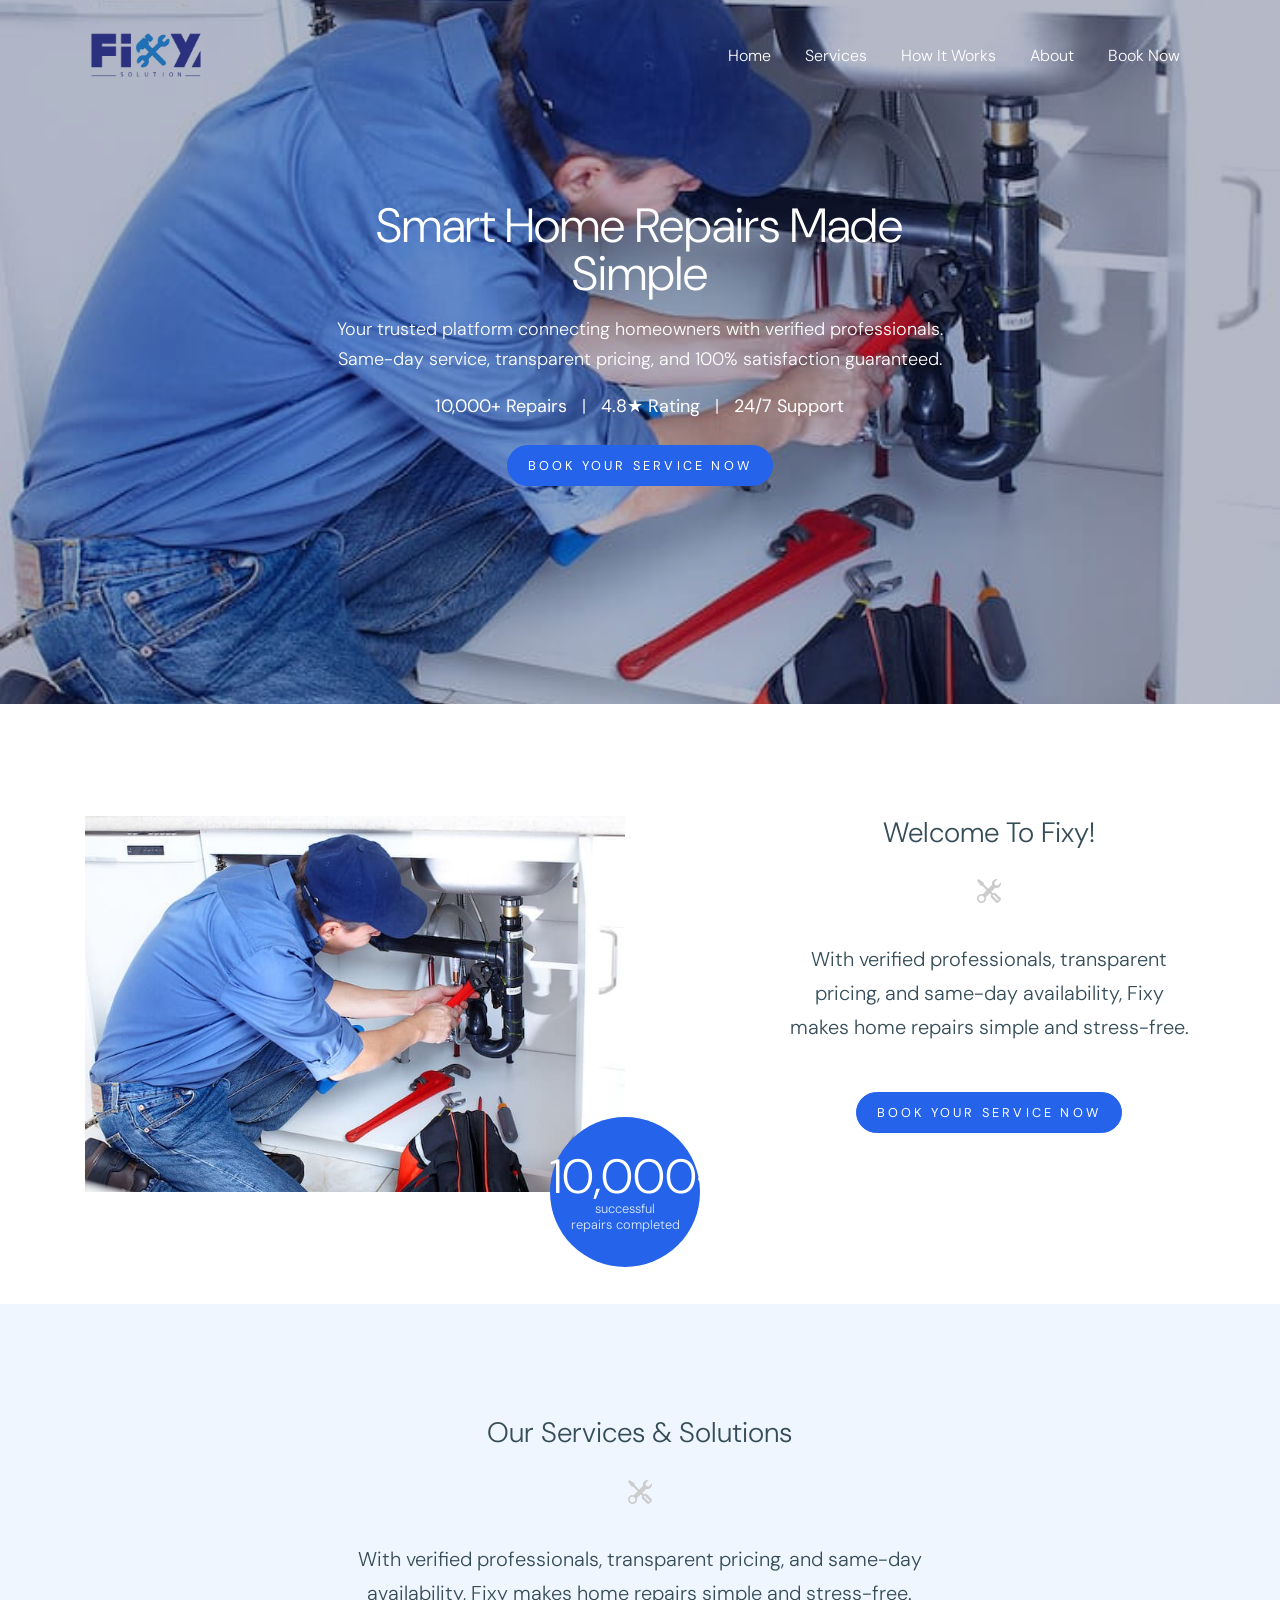
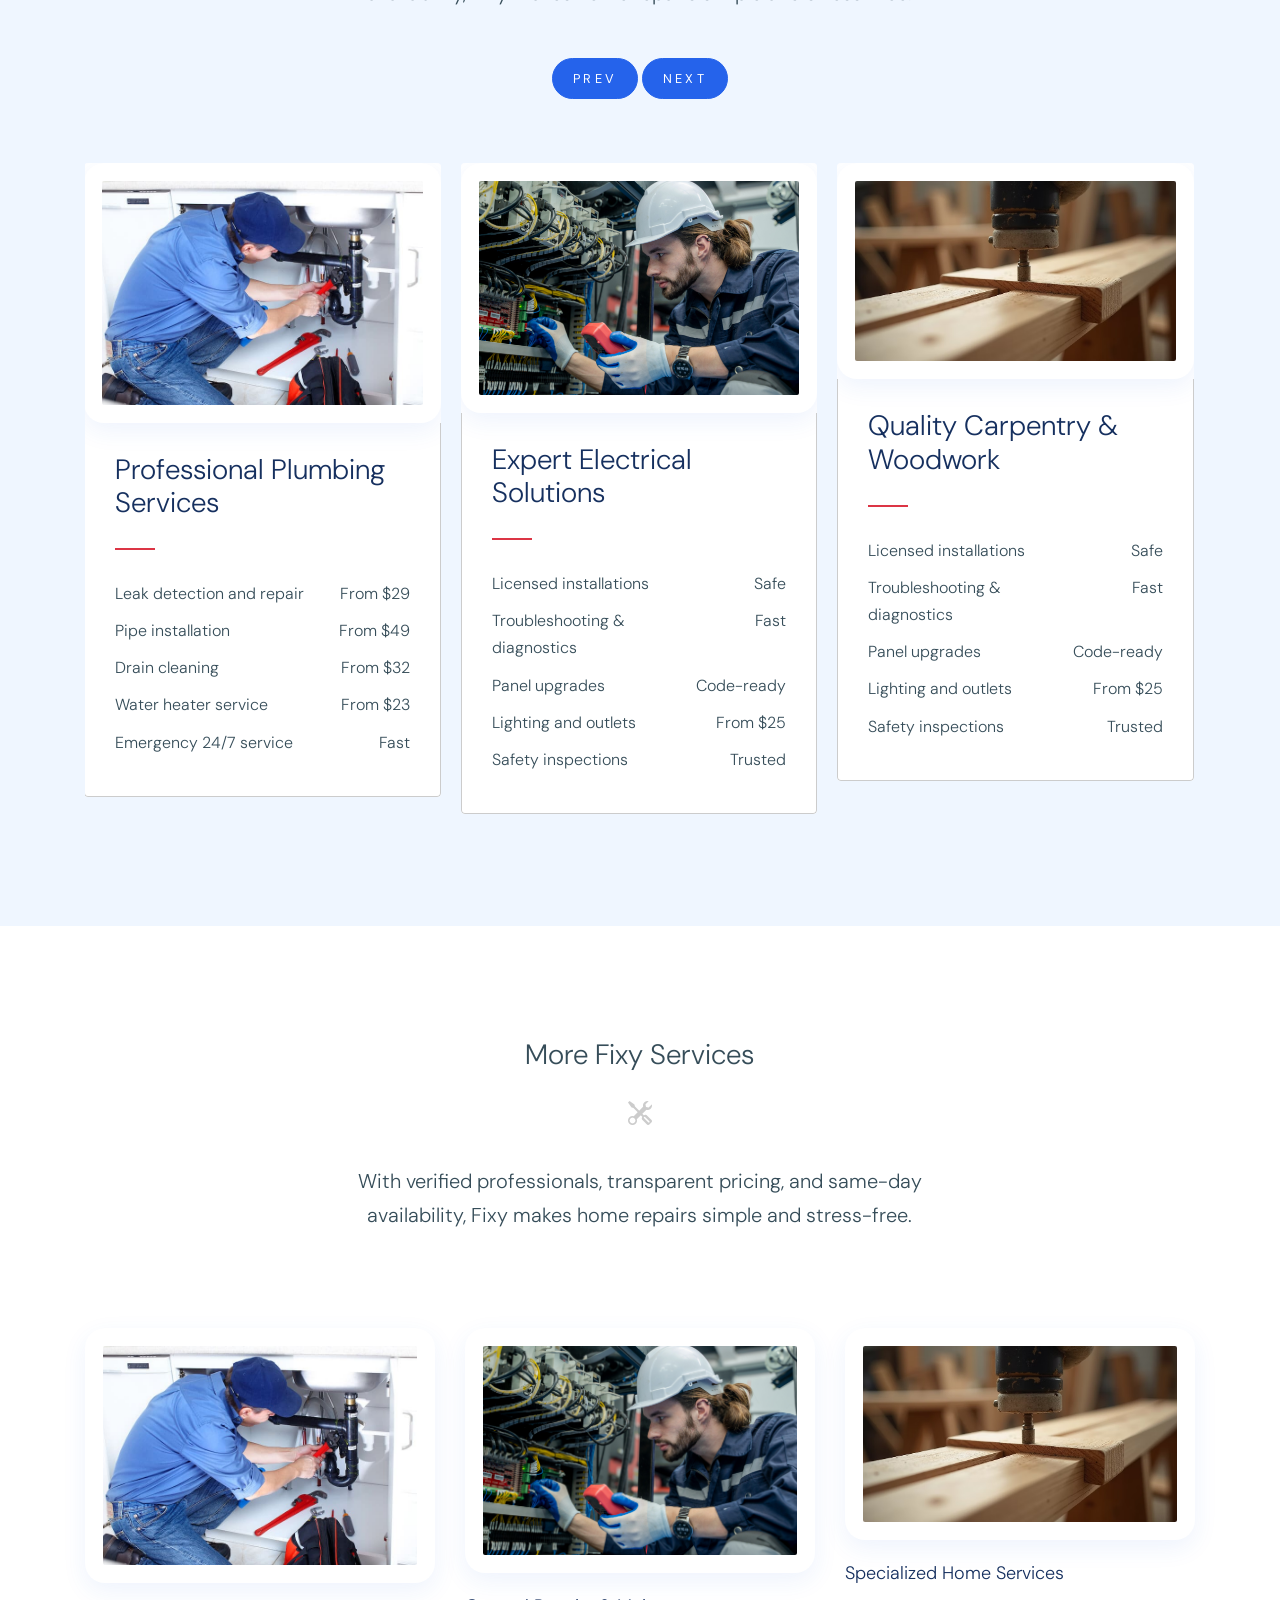
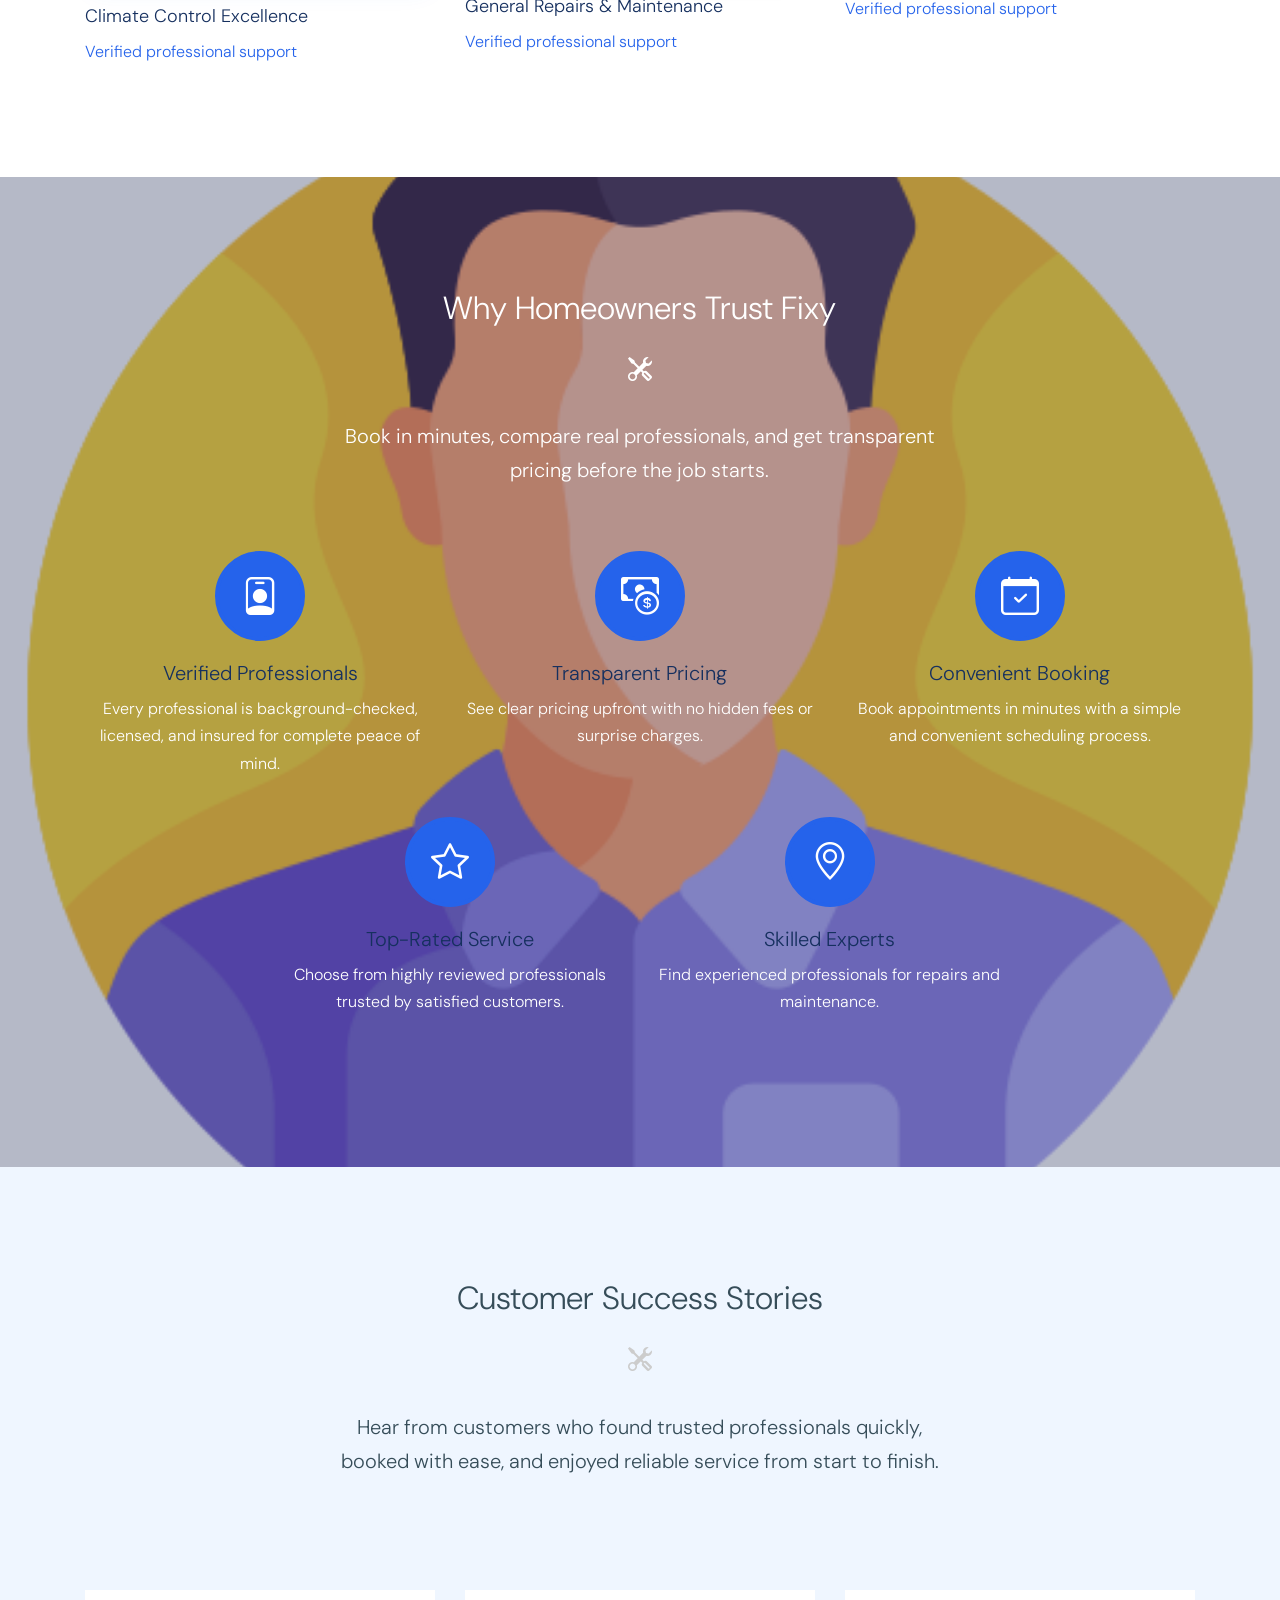
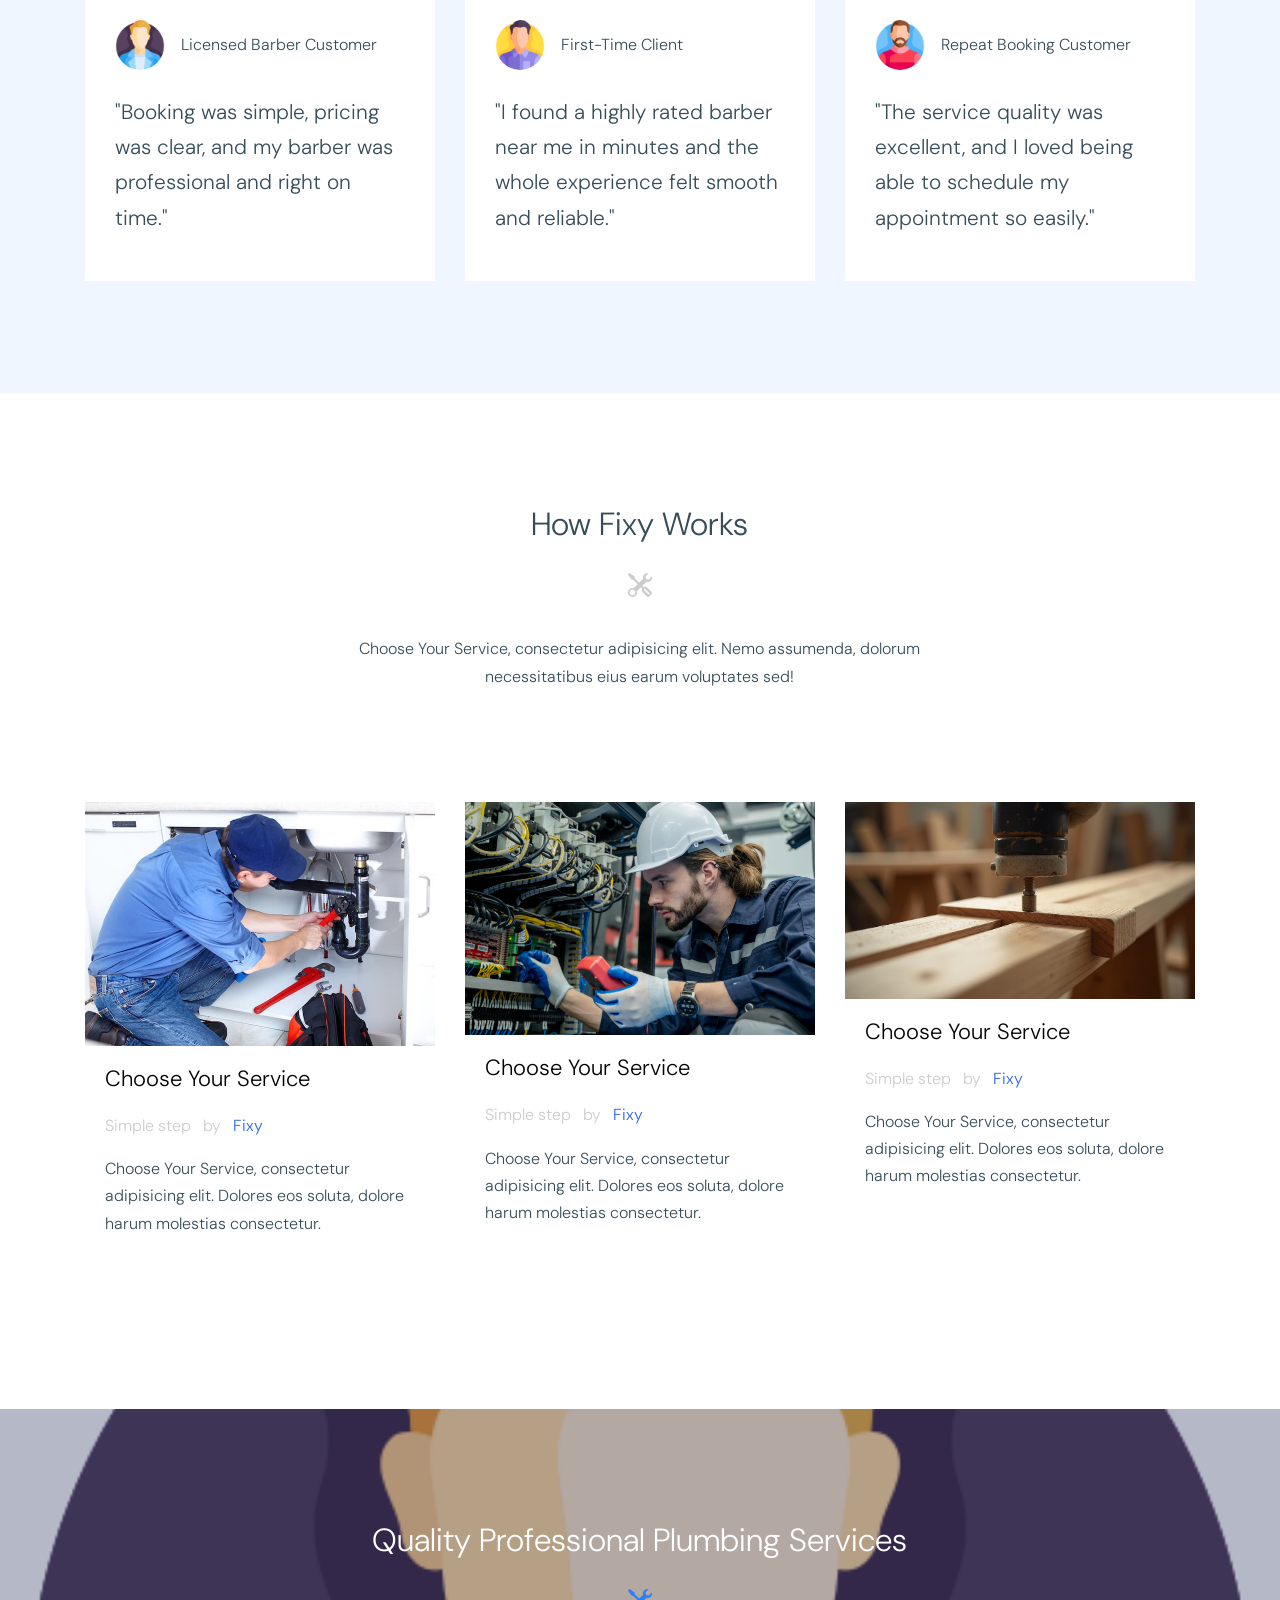
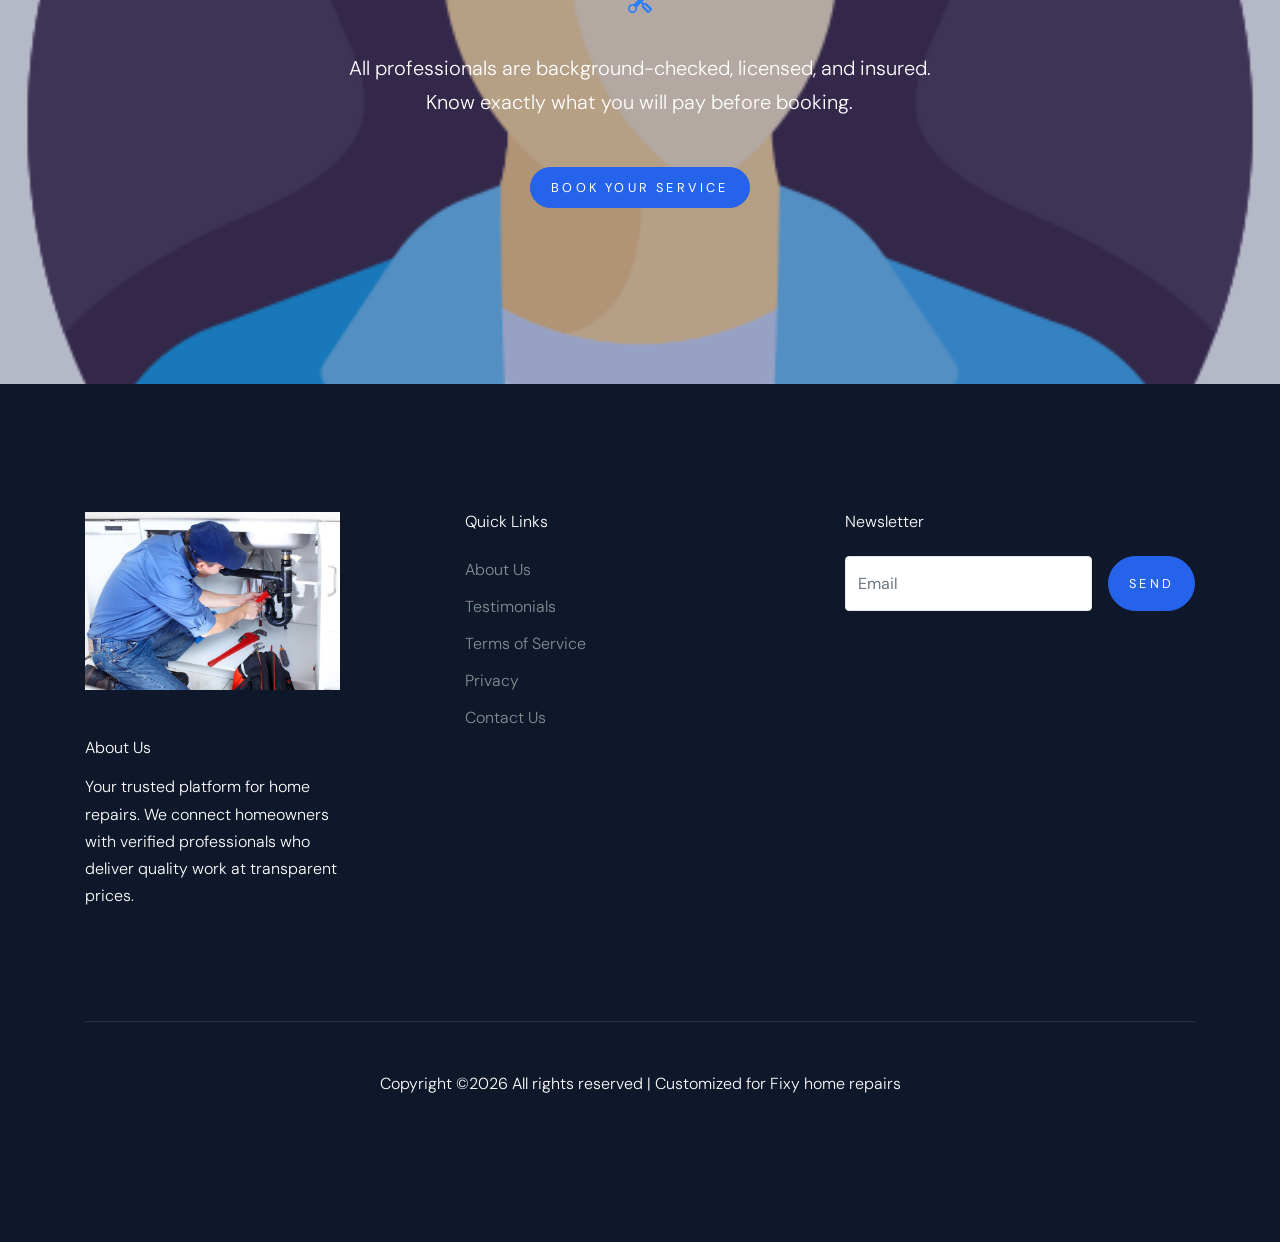
==== index.html @ fc1fbea9 "first commit" ====
<!doctype html>
<html lang="en">

  <head>
    <title>Fixy | Smart Home Repairs</title>
    <link rel="icon" type="image/png" href="images/favicon.png">
    <meta charset="utf-8">
    <meta name="viewport" content="width=device-width, initial-scale=1, shrink-to-fit=no">

    <link href="https://fonts.googleapis.com/css?family=DM+Sans:300,400,700&display=swap" rel="stylesheet">

    <link rel="stylesheet" href="fonts/icomoon/style.css">

    <link rel="stylesheet" href="css/bootstrap.min.css">
    <link rel="stylesheet" href="css/bootstrap-datepicker.css">
    <link rel="stylesheet" href="css/jquery.fancybox.min.css">
    <link rel="stylesheet" href="css/owl.carousel.min.css">
    <link rel="stylesheet" href="css/owl.theme.default.min.css">
    <link rel="stylesheet" href="fonts/flaticon/font/flaticon.css">
    <link rel="stylesheet" href="css/aos.css">
    <link href="https://cdn.jsdelivr.net/npm/bootstrap-icons@1.10.5/font/bootstrap-icons.css" rel="stylesheet">
<link href="https://cdn.jsdelivr.net/npm/bootstrap-icons@1.10.5/font/bootstrap-icons.css" rel="stylesheet">
    <!-- MAIN CSS -->
    <link rel="stylesheet" href="css/style.css">

  
</head>

  <body data-spy="scroll" data-target=".site-navbar-target" data-offset="300">

    
    <div class="site-wrap" id="home-section">

      <div class="site-mobile-menu site-navbar-target">
        <div class="site-mobile-menu-header">
          <div class="site-mobile-menu-close mt-3">
            <span class="icon-close2 js-menu-toggle"></span>
          </div>
        </div>
        <div class="site-mobile-menu-body"></div>
      </div>



      <header class="site-navbar site-navbar-target" role="banner">

        <div class="container">
          <div class="row align-items-center position-relative">

            <div class="col-3 ">
              <div class="site-logo">
                <a href="index.html"><img src="images/fixy-logo.png" alt="Fixy Solution"></a>
              </div>
            </div>

            <div class="col-9  text-right">
              

              <span class="d-inline-block d-lg-none"><a href="#" class="text-white site-menu-toggle js-menu-toggle py-5 text-white"><span class="icon-menu h3 text-white"></span></a></span>

              

              <nav class="site-navigation text-right ml-auto d-none d-lg-block" role="navigation">
                <ul class="site-menu main-menu js-clone-nav ml-auto ">
<li><a href="index.html" class="nav-link active">Home</a></li>
<li><a href="services.html" class="nav-link">Services</a></li>
<li><a href="how-it-works.html" class="nav-link">How It Works</a></li>
<li><a href="about.html" class="nav-link">About</a></li>
<li><a href="contact.html" class="nav-link">Book Now</a></li>
</ul>
              </nav>
            </div>

            
          </div>
        </div>

      </header>

    <div class="ftco-blocks-cover-1">
      <div class="site-section-cover overlay" data-stellar-background-ratio="0.5" style="background-image: url('images/img_1.jpg')">
        <div class="container">
          <div class="row align-items-center justify-content-center text-center">
            <div class="col-md-7">
              <h1 class="mb-3">Smart Home Repairs Made Simple</h1>
              <p>Your trusted platform connecting homeowners with verified professionals. Same-day service, transparent pricing, and 100% satisfaction guaranteed.</p>
              <p class="mb-4"><strong>10,000+ Repairs</strong> &nbsp; | &nbsp; <strong>4.8★ Rating</strong> &nbsp; | &nbsp; <strong>24/7 Support</strong></p>
              <p><a href="contact.html" class="btn btn-primary">Book Your Service Now</a></p>
            </div>
          </div>
        </div>
      </div>
    </div>
    
    <div class="site-section">
      <div class="container">
        <div class="row">
          <div class="col-lg-6 mb-5 mb-lg-0">
            <div class="img-years">
              <img src="images/img_1.jpg" alt="Image" class="img-fluid">
              <div class="year">
                <span>10,000+ <span>successful <br>repairs completed</span></span>
              </div>
            </div>

          </div>
         <div class="col-lg-5 ml-auto pl-lg-5 text-center">
  
  <h3 class="text-center position-relative">
    Welcome To Fixy!
  </h3>

  <!-- Icon under the title -->
  <div class="tool-icon">
    <i class="bi bi-tools"></i>
  </div>

  <p class="mb-5 lead">
    With verified professionals, transparent pricing, and same-day availability, Fixy makes home repairs simple and stress-free.
  </p>

  <p>
    <a href="contact.html" class="btn btn-primary">Book Your Service Now</a>
  </p>

</div>
        </div>
      </div>
    </div>

    

    <div class="site-section bg-light">
      <div class="container">
        <div class="row justify-content-center  mb-5">
          <div class="col-md-7 text-center">
  
  <h3 class="text-center">
    Our Services &amp; Solutions
  </h3>

  <!-- Icon under the title -->
  <div class="tool-icon">
    <i class="bi bi-tools"></i>
  </div>

  <p class="mb-5 lead">
    With verified professionals, transparent pricing, and same-day availability, Fixy makes home repairs simple and stress-free.
  </p>

  <p class="text-center">
    <a href="#" class="btn btn-primary custom-prev">Prev</a>
    <a href="#" class="btn btn-primary custom-next">Next</a>
  </p>

</div>

        </div>
        <div class="row">
          <div class="col-12">

            <div class="nonloop-block-13 owl-carousel d-flex">
              
              <div class="item-1 h">
                <img src="images/img_1.jpg" alt="Image" class="img-fluid">
                <div class="item-1-contents">
                  <h3>Professional Plumbing Services</h3>
                  <ul>
                    <li class="d-flex"><span>Leak detection and repair</span> <span class="price ml-auto">From $29</span></li>
                    <li class="d-flex"><span>Pipe installation</span><span class="price ml-auto">From $49</span></li>
                    <li class="d-flex"><span>Drain cleaning</span><span class="price ml-auto">From $32</span></li>
                    <li class="d-flex"><span>Water heater service</span><span class="price ml-auto">From $23</span></li>
                    <li class="d-flex"><span>Emergency 24/7 service</span><span class="price ml-auto">Fast</span></li>
                  </ul>
                </div>
                
              </div>

              <div class="item-1 h">
                <img src="images/img_2.jpg" alt="Image" class="img-fluid">
                <div class="item-1-contents">
                  <h3>Expert Electrical Solutions</h3>
                  <ul>
                    <li class="d-flex"><span>Licensed installations</span> <span class="price ml-auto">Safe</span></li>
                    <li class="d-flex"><span>Troubleshooting & diagnostics</span><span class="price ml-auto">Fast</span></li>
                    <li class="d-flex"><span>Panel upgrades</span><span class="price ml-auto">Code-ready</span></li>
                    <li class="d-flex"><span>Lighting and outlets</span><span class="price ml-auto">From $25</span></li>
                    <li class="d-flex"><span>Safety inspections</span><span class="price ml-auto">Trusted</span></li>
                  </ul>
                </div>
                
              </div>

              <div class="item-1 h">
                <img src="images/img_3.jpg" alt="Image" class="img-fluid">
                <div class="item-1-contents">
                  <h3>Quality Carpentry &amp; Woodwork</h3>
                  <ul>
                    <li class="d-flex"><span>Licensed installations</span> <span class="price ml-auto">Safe</span></li>
                    <li class="d-flex"><span>Troubleshooting & diagnostics</span><span class="price ml-auto">Fast</span></li>
                    <li class="d-flex"><span>Panel upgrades</span><span class="price ml-auto">Code-ready</span></li>
                    <li class="d-flex"><span>Lighting and outlets</span><span class="price ml-auto">From $25</span></li>
                    <li class="d-flex"><span>Safety inspections</span><span class="price ml-auto">Trusted</span></li>
                  </ul>
                </div>
                
              </div>

            </div>
            
          </div>
        </div>
      </div>
    </div>


    <div class="site-section">
      <div class="container">
        <div class="row justify-content-center mb-5">
         <div class="col-md-7 text-center">
  
  <h3 class="text-center">
    More Fixy Services
  </h3>

  <!-- Icon under title -->
  <div class="tool-icon">
    <i class="bi bi-tools"></i>
  </div>

  <p class="mb-5 lead">
    With verified professionals, transparent pricing, and same-day availability, Fixy makes home repairs simple and stress-free.
  </p>

</div>
        </div>
        <div class="row hair-style">
          <div class="col-lg-4 col-md-4 col-sm-6 col-12">
            <a href="#" class="place">
              <img src="images/img_1.jpg" alt="Image placeholder">
              <h2>Climate Control Excellence</h2>
              <span>Verified professional support</span>
            </a>
          </div>
          <div class="col-lg-4 col-md-4 col-sm-6 col-12">
            <a href="#" class="place">
              <img src="images/img_2.jpg" alt="Image placeholder">
              <h2>General Repairs &amp; Maintenance</h2>
              <span>Verified professional support</span>
            </a>
          </div>
          <div class="col-lg-4 col-md-4 col-sm-6 col-12">
            <a href="#" class="place">
              <img src="images/img_3.jpg" alt="Image placeholder">
              <h2>Specialized Home Services</h2>
              <span>Verified professional support</span>
            </a>
          </div>
          
        </div>
      </div>
    </div>
    <!-- END section -->

    <div class="site-section section-3" data-stellar-background-ratio="0.5" style="background-image: url('images/hero_2.jpg');">
      <div class="container">
        <div class="row justify-content-center text-center">
          <div class="col-7 text-center mb-5">
  
  <h2 class="text-white text-center">
    Why Homeowners Trust Fixy
  </h2>

  <!-- Icon under title -->
  <div class="tool-icon">
    <i class="bi bi-tools text-white"></i>
  </div>

  <p class="lead text-white">
    Book in minutes, compare real professionals, and get transparent pricing before the job starts.
  </p>

</div>
</div>

<div class="row justify-content-center">
  <div class="col-lg-4 col-md-6 mb-4">
    <div class="service-1">
      <span class="service-1-icon">
        <i class="bi bi-person-badge"></i>
      </span>
      <div class="service-1-contents">
        <h3>Verified Professionals</h3>
        <p>Every professional is background-checked, licensed, and insured for complete peace of mind.</p>
      </div>
    </div>
  </div>

  <div class="col-lg-4 col-md-6 mb-4">
    <div class="service-1">
      <span class="service-1-icon">
        <i class="bi bi-cash-coin"></i>
      </span>
      <div class="service-1-contents">
        <h3>Transparent Pricing</h3>
        <p>See clear pricing upfront with no hidden fees or surprise charges.</p>
      </div>
    </div>
  </div>

  <div class="col-lg-4 col-md-6 mb-4">
    <div class="service-1">
      <span class="service-1-icon">
        <i class="bi bi-calendar-check"></i>
      </span>
      <div class="service-1-contents">
        <h3>Convenient Booking</h3>
        <p>Book appointments in minutes with a simple and convenient scheduling process.</p>
      </div>
    </div>
  </div>

  <div class="col-lg-4 col-md-6 mb-4">
    <div class="service-1">
      <span class="service-1-icon">
        <i class="bi bi-star"></i>
      </span>
      <div class="service-1-contents">
        <h3>Top-Rated Service</h3>
        <p>Choose from highly reviewed professionals trusted by satisfied customers.</p>
      </div>
    </div>
  </div>

  <div class="col-lg-4 col-md-6 mb-4">
    <div class="service-1">
      <span class="service-1-icon">
        <i class="bi bi-geo-alt"></i>
      </span>
      <div class="service-1-contents">
        <h3>Skilled Experts</h3>
        <p>Find experienced professionals for repairs and maintenance.</p>
      </div>
    </div>
  </div>
</div>
</div>
</div>

<div class="site-section bg-light">
  <div class="container">
    <div class="row justify-content-center text-center mb-5">
      <div class="col-7 text-center mb-5">

        <h2 class="text-center">Customer Success Stories</h2>

        <div class="tool-icon">
          <i class="bi bi-tools"></i>
        </div>

        <p class="lead">
          Hear from customers who found trusted professionals quickly, booked with ease, and enjoyed reliable service from start to finish.
        </p>

      </div>
    </div>

    <div class="row">
      <div class="col-lg-4 mb-4 mb-lg-0">
        <div class="testimonial-2">
          <div class="d-flex v-card align-items-center mb-4">
            <img src="images/person_1.jpg" alt="Image" class="img-fluid mr-3">
            <span>Licensed Barber Customer</span>
          </div>
          <blockquote>
            <p>"Booking was simple, pricing was clear, and my barber was professional and right on time."</p>
          </blockquote>
        </div>
      </div>

      <div class="col-lg-4 mb-4 mb-lg-0">
        <div class="testimonial-2">
          <div class="d-flex v-card align-items-center mb-4">
            <img src="images/person_2.jpg" alt="Image" class="img-fluid mr-3">
            <span>First-Time Client</span>
          </div>
          <blockquote>
            <p>"I found a highly rated barber near me in minutes and the whole experience felt smooth and reliable."</p>
          </blockquote>
        </div>
      </div>

      <div class="col-lg-4 mb-4 mb-lg-0">
        <div class="testimonial-2">
          <div class="d-flex v-card align-items-center mb-4">
            <img src="images/person_3.jpg" alt="Image" class="img-fluid mr-3">
            <span>Repeat Booking Customer</span>
          </div>
          <blockquote>
            <p>"The service quality was excellent, and I loved being able to schedule my appointment so easily."</p>
          </blockquote>
        </div>
      </div>
    </div>
  </div>
</div>


    <div class="site-section bg-white">
      <div class="container">
        <div class="row justify-content-center text-center mb-5">
          <div class="col-7 text-center mb-5">
  
  <h2 class="text-center">
    How Fixy Works
  </h2>

  <!-- Icon under title -->
  <div class="tool-icon">
    <i class="bi bi-tools"></i>
  </div>

  <p>
    Choose Your Service, consectetur adipisicing elit. Nemo assumenda, dolorum necessitatibus eius earum voluptates sed!
  </p>

</div>
        </div>

        <div class="row">
          <div class="col-lg-4 col-md-6 mb-4">
            <div class="post-entry-1 h-100">
              <a href="contact.html">
                <img src="images/img_1.jpg" alt="Image"
                 class="img-fluid">
              </a>
              <div class="post-entry-1-contents">
                
                <h2><a href="contact.html">Choose Your Service</a></h2>
                <span class="meta d-inline-block mb-3">Simple step <span class="mx-2">by</span> <a href="#">Fixy</a></span>
                <p>Choose Your Service, consectetur adipisicing elit. Dolores eos soluta, dolore harum molestias consectetur.</p>
              </div>
            </div>
          </div>
          <div class="col-lg-4 col-md-6 mb-4">
            <div class="post-entry-1 h-100">
              <a href="contact.html">
                <img src="images/img_2.jpg" alt="Image"
                 class="img-fluid">
              </a>
              <div class="post-entry-1-contents">
                
                <h2><a href="contact.html">Choose Your Service</a></h2>
                <span class="meta d-inline-block mb-3">Simple step <span class="mx-2">by</span> <a href="#">Fixy</a></span>
                <p>Choose Your Service, consectetur adipisicing elit. Dolores eos soluta, dolore harum molestias consectetur.</p>
              </div>
            </div>
          </div>

          <div class="col-lg-4 col-md-6 mb-4">
            <div class="post-entry-1 h-100">
              <a href="contact.html">
                <img src="images/img_3.jpg" alt="Image"
                 class="img-fluid">
              </a>
              <div class="post-entry-1-contents">
                
                <h2><a href="contact.html">Choose Your Service</a></h2>
                <span class="meta d-inline-block mb-3">Simple step <span class="mx-2">by</span> <a href="#">Fixy</a></span>
                <p>Choose Your Service, consectetur adipisicing elit. Dolores eos soluta, dolore harum molestias consectetur.</p>
              </div>
            </div>
          </div>
        </div>
      </div>
    </div>


    <div class="site-section section-3" data-stellar-background-ratio="0.5" style="background-image: url('images/hero_1.jpg');">
      <div class="container">
        <div class="row justify-content-center text-center">
        <div class="col-7 text-center mb-5">

  <h2 class="text-white text-center">
    Quality Professional Plumbing Services
  </h2>

  <!-- icon under title -->
  <div class="tool-icon blue-icon">
    <i class="bi bi-tools"></i>
  </div>

  <p class="lead text-white mb-5">
    All professionals are background-checked, licensed, and insured. Know exactly what you will pay before booking.
  </p>

  <p>
    <a href="#" class="btn btn-primary">Book Your Service</a>
  </p>

</div>
        </div>
      </div>
    </div>

    

    <footer class="site-footer">
      <div class="container">
        <div class="row">
          <div class="col-lg-3">
            <img src="images/img_1.jpg" alt="Image" class="img-fluid mb-5">
            <h2 class="footer-heading mb-3">About Us</h2>
                <p>Your trusted platform for home repairs. We connect homeowners with verified professionals who deliver quality work at transparent prices. </p>
          </div>
          <div class="col-lg-8 ml-auto">
            <div class="row">
              <div class="col-lg-6 ml-auto">
                <h2 class="footer-heading mb-4">Quick Links</h2>
                <ul class="list-unstyled">
                  <li><a href="#">About Us</a></li>
                  <li><a href="#">Testimonials</a></li>
                  <li><a href="#">Terms of Service</a></li>
                  <li><a href="#">Privacy</a></li>
                  <li><a href="#">Contact Us</a></li>
                </ul>
              </div>
              <div class="col-lg-6">
                <h2 class="footer-heading mb-4">Newsletter</h2>
                <form action="#" class="d-flex" class="subscribe">
                  <input type="text" class="form-control mr-3" placeholder="Email">
                  <input type="submit" value="Send" class="btn btn-primary">
                </form>
              </div>
              
            </div>
          </div>
        </div>
        <div class="row pt-5 mt-5 text-center">
          <div class="col-md-12">
            <div class="border-top pt-5">
              <p>
            <!-- Link back to Colorlib can't be removed. Template is licensed under CC BY 3.0. -->
            Copyright &copy;<script>document.write(new Date().getFullYear());</script> All rights reserved | Customized for Fixy home repairs
            <!-- Link back to Colorlib can't be removed. Template is licensed under CC BY 3.0. -->
            </p>
            </div>
          </div>

        </div>
      </div>
    </footer>

    </div>

    <script src="js/jquery-3.3.1.min.js"></script>
    <script src="js/jquery-migrate-3.0.0.js"></script>
    <script src="js/popper.min.js"></script>
    <script src="js/bootstrap.min.js"></script>
    <script src="js/owl.carousel.min.js"></script>
    <script src="js/jquery.sticky.js"></script>
    <script src="js/jquery.waypoints.min.js"></script>
    <script src="js/jquery.animateNumber.min.js"></script>
    <script src="js/jquery.fancybox.min.js"></script>
    <script src="js/jquery.stellar.min.js"></script>
    <script src="js/jquery.easing.1.3.js"></script>
    <script src="js/bootstrap-datepicker.min.js"></script>
    <script src="js/aos.js"></script>

    <script src="js/main.js"></script>

  </body>

</html>
---- fonts/icomoon/style.css ----
@font-face {
  font-family: 'icomoon';
  src:  url('fonts/icomoon.eot?10si43');
  src:  url('fonts/icomoon.eot?10si43#iefix') format('embedded-opentype'),
    url('fonts/icomoon.ttf?10si43') format('truetype'),
    url('fonts/icomoon.woff?10si43') format('woff'),
    url('fonts/icomoon.svg?10si43#icomoon') format('svg');
  font-weight: normal;
  font-style: normal;
}

[class^="icon-"], [class*=" icon-"] {
  /* use !important to prevent issues with browser extensions that change fonts */
  font-family: 'icomoon' !important;
  speak: none;
  font-style: normal;
  font-weight: normal;
  font-variant: normal;
  text-transform: none;
  line-height: 1;

  /* Better Font Rendering =========== */
  -webkit-font-smoothing: antialiased;
  -moz-osx-font-smoothing: grayscale;
}

.icon-asterisk:before {
  content: "\f069";
}
.icon-plus:before {
  content: "\f067";
}
.icon-question:before {
  content: "\f128";
}
.icon-minus:before {
  content: "\f068";
}
.icon-glass:before {
  content: "\f000";
}
.icon-music:before {
  content: "\f001";
}
.icon-search:before {
  content: "\f002";
}
.icon-envelope-o:before {
  content: "\f003";
}
.icon-heart:before {
  content: "\f004";
}
.icon-star:before {
  content: "\f005";
}
.icon-star-o:before {
  content: "\f006";
}
.icon-user:before {
  content: "\f007";
}
.icon-film:before {
  content: "\f008";
}
.icon-th-large:before {
  content: "\f009";
}
.icon-th:before {
  content: "\f00a";
}
.icon-th-list:before {
  content: "\f00b";
}
.icon-check:before {
  content: "\f00c";
}
.icon-close:before {
  content: "\f00d";
}
.icon-remove:before {
  content: "\f00d";
}
.icon-times:before {
  content: "\f00d";
}
.icon-search-plus:before {
  content: "\f00e";
}
.icon-search-minus:before {
  content: "\f010";
}
.icon-power-off:before {
  content: "\f011";
}
.icon-signal:before {
  content: "\f012";
}
.icon-cog:before {
  content: "\f013";
}
.icon-gear:before {
  content: "\f013";
}
.icon-trash-o:before {
  content: "\f014";
}
.icon-home:before {
  content: "\f015";
}
.icon-file-o:before {
  content: "\f016";
}
.icon-clock-o:before {
  content: "\f017";
}
.icon-road:before {
  content: "\f018";
}
.icon-download:before {
  content: "\f019";
}
.icon-arrow-circle-o-down:before {
  content: "\f01a";
}
.icon-arrow-circle-o-up:before {
  content: "\f01b";
}
.icon-inbox:before {
  content: "\f01c";
}
.icon-play-circle-o:before {
  content: "\f01d";
}
.icon-repeat:before {
  content: "\f01e";
}
.icon-rotate-right:before {
  content: "\f01e";
}
.icon-refresh:before {
  content: "\f021";
}
.icon-list-alt:before {
  content: "\f022";
}
.icon-lock:before {
  content: "\f023";
}
.icon-flag:before {
  content: "\f024";
}
.icon-headphones:before {
  content: "\f025";
}
.icon-volume-off:before {
  content: "\f026";
}
.icon-volume-down:before {
  content: "\f027";
}
.icon-volume-up:before {
  content: "\f028";
}
.icon-qrcode:before {
  content: "\f029";
}
.icon-barcode:before {
  content: "\f02a";
}
.icon-tag:before {
  content: "\f02b";
}
.icon-tags:before {
  content: "\f02c";
}
.icon-book:before {
  content: "\f02d";
}
.icon-bookmark:before {
  content: "\f02e";
}
.icon-print:before {
  content: "\f02f";
}
.icon-camera:before {
  content: "\f030";
}
.icon-font:before {
  content: "\f031";
}
.icon-bold:before {
  content: "\f032";
}
.icon-italic:before {
  content: "\f033";
}
.icon-text-height:before {
  content: "\f034";
}
.icon-text-width:before {
  content: "\f035";
}
.icon-align-left:before {
  content: "\f036";
}
.icon-align-center:before {
  content: "\f037";
}
.icon-align-right:before {
  content: "\f038";
}
.icon-align-justify:before {
  content: "\f039";
}
.icon-list:before {
  content: "\f03a";
}
.icon-dedent:before {
  content: "\f03b";
}
.icon-outdent:before {
  content: "\f03b";
}
.icon-indent:before {
  content: "\f03c";
}
.icon-video-camera:before {
  content: "\f03d";
}
.icon-image:before {
  content: "\f03e";
}
.icon-photo:before {
  content: "\f03e";
}
.icon-picture-o:before {
  content: "\f03e";
}
.icon-pencil:before {
  content: "\f040";
}
.icon-map-marker:before {
  content: "\f041";
}
.icon-adjust:before {
  content: "\f042";
}
.icon-tint:before {
  content: "\f043";
}
.icon-edit:before {
  content: "\f044";
}
.icon-pencil-square-o:before {
  content: "\f044";
}
.icon-share-square-o:before {
  content: "\f045";
}
.icon-check-square-o:before {
  content: "\f046";
}
.icon-arrows:before {
  content: "\f047";
}
.icon-step-backward:before {
  content: "\f048";
}
.icon-fast-backward:before {
  content: "\f049";
}
.icon-backward:before {
  content: "\f04a";
}
.icon-play:before {
  content: "\f04b";
}
.icon-pause:before {
  content: "\f04c";
}
.icon-stop:before {
  content: "\f04d";
}
.icon-forward:before {
  content: "\f04e";
}
.icon-fast-forward:before {
  content: "\f050";
}
.icon-step-forward:before {
  content: "\f051";
}
.icon-eject:before {
  content: "\f052";
}
.icon-chevron-left:before {
  content: "\f053";
}
.icon-chevron-right:before {
  content: "\f054";
}
.icon-plus-circle:before {
  content: "\f055";
}
.icon-minus-circle:before {
  content: "\f056";
}
.icon-times-circle:before {
  content: "\f057";
}
.icon-check-circle:before {
  content: "\f058";
}
.icon-question-circle:before {
  content: "\f059";
}
.icon-info-circle:before {
  content: "\f05a";
}
.icon-crosshairs:before {
  content: "\f05b";
}
.icon-times-circle-o:before {
  content: "\f05c";
}
.icon-check-circle-o:before {
  content: "\f05d";
}
.icon-ban:before {
  content: "\f05e";
}
.icon-arrow-left:before {
  content: "\f060";
}
.icon-arrow-right:before {
  content: "\f061";
}
.icon-arrow-up:before {
  content: "\f062";
}
.icon-arrow-down:before {
  content: "\f063";
}
.icon-mail-forward:before {
  content: "\f064";
}
.icon-share:before {
  content: "\f064";
}
.icon-expand:before {
  content: "\f065";
}
.icon-compress:before {
  content: "\f066";
}
.icon-exclamation-circle:before {
  content: "\f06a";
}
.icon-gift:before {
  content: "\f06b";
}
.icon-leaf:before {
  content: "\f06c";
}
.icon-fire:before {
  content: "\f06d";
}
.icon-eye:before {
  content: "\f06e";
}
.icon-eye-slash:before {
  content: "\f070";
}
.icon-exclamation-triangle:before {
  content: "\f071";
}
.icon-warning:before {
  content: "\f071";
}
.icon-plane:before {
  content: "\f072";
}
.icon-calendar:before {
  content: "\f073";
}
.icon-random:before {
  content: "\f074";
}
.icon-comment:before {
  content: "\f075";
}
.icon-magnet:before {
  content: "\f076";
}
.icon-chevron-up:before {
  content: "\f077";
}
.icon-chevron-down:before {
  content: "\f078";
}
.icon-retweet:before {
  content: "\f079";
}
.icon-shopping-cart:before {
  content: "\f07a";
}
.icon-folder:before {
  content: "\f07b";
}
.icon-folder-open:before {
  content: "\f07c";
}
.icon-arrows-v:before {
  content: "\f07d";
}
.icon-arrows-h:before {
  content: "\f07e";
}
.icon-bar-chart:before {
  content: "\f080";
}
.icon-bar-chart-o:before {
  content: "\f080";
}
.icon-twitter-square:before {
  content: "\f081";
}
.icon-facebook-square:before {
  content: "\f082";
}
.icon-camera-retro:before {
  content: "\f083";
}
.icon-key:before {
  content: "\f084";
}
.icon-cogs:before {
  content: "\f085";
}
.icon-gears:before {
  content: "\f085";
}
.icon-comments:before {
  content: "\f086";
}
.icon-thumbs-o-up:before {
  content: "\f087";
}
.icon-thumbs-o-down:before {
  content: "\f088";
}
.icon-star-half:before {
  content: "\f089";
}
.icon-heart-o:before {
  content: "\f08a";
}
.icon-sign-out:before {
  content: "\f08b";
}
.icon-linkedin-square:before {
  content: "\f08c";
}
.icon-thumb-tack:before {
  content: "\f08d";
}
.icon-external-link:before {
  content: "\f08e";
}
.icon-sign-in:before {
  content: "\f090";
}
.icon-trophy:before {
  content: "\f091";
}
.icon-github-square:before {
  content: "\f092";
}
.icon-upload:before {
  content: "\f093";
}
.icon-lemon-o:before {
  content: "\f094";
}
.icon-phone:before {
  content: "\f095";
}
.icon-square-o:before {
  content: "\f096";
}
.icon-bookmark-o:before {
  content: "\f097";
}
.icon-phone-square:before {
  content: "\f098";
}
.icon-twitter:before {
  content: "\f099";
}
.icon-facebook:before {
  content: "\f09a";
}
.icon-facebook-f:before {
  content: "\f09a";
}
.icon-github:before {
  content: "\f09b";
}
.icon-unlock:before {
  content: "\f09c";
}
.icon-credit-card:before {
  content: "\f09d";
}
.icon-feed:before {
  content: "\f09e";
}
.icon-rss:before {
  content: "\f09e";
}
.icon-hdd-o:before {
  content: "\f0a0";
}
.icon-bullhorn:before {
  content: "\f0a1";
}
.icon-bell-o:before {
  content: "\f0a2";
}
.icon-certificate:before {
  content: "\f0a3";
}
.icon-hand-o-right:before {
  content: "\f0a4";
}
.icon-hand-o-left:before {
  content: "\f0a5";
}
.icon-hand-o-up:before {
  content: "\f0a6";
}
.icon-hand-o-down:before {
  content: "\f0a7";
}
.icon-arrow-circle-left:before {
  content: "\f0a8";
}
.icon-arrow-circle-right:before {
  content: "\f0a9";
}
.icon-arrow-circle-up:before {
  content: "\f0aa";
}
.icon-arrow-circle-down:before {
  content: "\f0ab";
}
.icon-globe:before {
  content: "\f0ac";
}
.icon-wrench:before {
  content: "\f0ad";
}
.icon-tasks:before {
  content: "\f0ae";
}
.icon-filter:before {
  content: "\f0b0";
}
.icon-briefcase:before {
  content: "\f0b1";
}
.icon-arrows-alt:before {
  content: "\f0b2";
}
.icon-group:before {
  content: "\f0c0";
}
.icon-users:before {
  content: "\f0c0";
}
.icon-chain:before {
  content: "\f0c1";
}
.icon-link:before {
  content: "\f0c1";
}
.icon-cloud:before {
  content: "\f0c2";
}
.icon-flask:before {
  content: "\f0c3";
}
.icon-cut:before {
  content: "\f0c4";
}
.icon-scissors:before {
  content: "\f0c4";
}
.icon-copy:before {
  content: "\f0c5";
}
.icon-files-o:before {
  content: "\f0c5";
}
.icon-paperclip:before {
  content: "\f0c6";
}
.icon-floppy-o:before {
  content: "\f0c7";
}
.icon-save:before {
  content: "\f0c7";
}
.icon-square:before {
  content: "\f0c8";
}
.icon-bars:before {
  content: "\f0c9";
}
.icon-navicon:before {
  content: "\f0c9";
}
.icon-reorder:before {
  content: "\f0c9";
}
.icon-list-ul:before {
  content: "\f0ca";
}
.icon-list-ol:before {
  content: "\f0cb";
}
.icon-strikethrough:before {
  content: "\f0cc";
}
.icon-underline:before {
  content: "\f0cd";
}
.icon-table:before {
  content: "\f0ce";
}
.icon-magic:before {
  content: "\f0d0";
}
.icon-truck:before {
  content: "\f0d1";
}
.icon-pinterest:before {
  content: "\f0d2";
}
.icon-pinterest-square:before {
  content: "\f0d3";
}
.icon-google-plus-square:before {
  content: "\f0d4";
}
.icon-google-plus:before {
  content: "\f0d5";
}
.icon-money:before {
  content: "\f0d6";
}
.icon-caret-down:before {
  content: "\f0d7";
}
.icon-caret-up:before {
  content: "\f0d8";
}
.icon-caret-left:before {
  content: "\f0d9";
}
.icon-caret-right:before {
  content: "\f0da";
}
.icon-columns:before {
  content: "\f0db";
}
.icon-sort:before {
  content: "\f0dc";
}
.icon-unsorted:before {
  content: "\f0dc";
}
.icon-sort-desc:before {
  content: "\f0dd";
}
.icon-sort-down:before {
  content: "\f0dd";
}
.icon-sort-asc:before {
  content: "\f0de";
}
.icon-sort-up:before {
  content: "\f0de";
}
.icon-envelope:before {
  content: "\f0e0";
}
.icon-linkedin:before {
  content: "\f0e1";
}
.icon-rotate-left:before {
  content: "\f0e2";
}
.icon-undo:before {
  content: "\f0e2";
}
.icon-gavel:before {
  content: "\f0e3";
}
.icon-legal:before {
  content: "\f0e3";
}
.icon-dashboard:before {
  content: "\f0e4";
}
.icon-tachometer:before {
  content: "\f0e4";
}
.icon-comment-o:before {
  content: "\f0e5";
}
.icon-comments-o:before {
  content: "\f0e6";
}
.icon-bolt:before {
  content: "\f0e7";
}
.icon-flash:before {
  content: "\f0e7";
}
.icon-sitemap:before {
  content: "\f0e8";
}
.icon-umbrella:before {
  content: "\f0e9";
}
.icon-clipboard:before {
  content: "\f0ea";
}
.icon-paste:before {
  content: "\f0ea";
}
.icon-lightbulb-o:before {
  content: "\f0eb";
}
.icon-exchange:before {
  content: "\f0ec";
}
.icon-cloud-download:before {
  content: "\f0ed";
}
.icon-cloud-upload:before {
  content: "\f0ee";
}
.icon-user-md:before {
  content: "\f0f0";
}
.icon-stethoscope:before {
  content: "\f0f1";
}
.icon-suitcase:before {
  content: "\f0f2";
}
.icon-bell:before {
  content: "\f0f3";
}
.icon-coffee:before {
  content: "\f0f4";
}
.icon-cutlery:before {
  content: "\f0f5";
}
.icon-file-text-o:before {
  content: "\f0f6";
}
.icon-building-o:before {
  content: "\f0f7";
}
.icon-hospital-o:before {
  content: "\f0f8";
}
.icon-ambulance:before {
  content: "\f0f9";
}
.icon-medkit:before {
  content: "\f0fa";
}
.icon-fighter-jet:before {
  content: "\f0fb";
}
.icon-beer:before {
  content: "\f0fc";
}
.icon-h-square:before {
  content: "\f0fd";
}
.icon-plus-square:before {
  content: "\f0fe";
}
.icon-angle-double-left:before {
  content: "\f100";
}
.icon-angle-double-right:before {
  content: "\f101";
}
.icon-angle-double-up:before {
  content: "\f102";
}
.icon-angle-double-down:before {
  content: "\f103";
}
.icon-angle-left:before {
  content: "\f104";
}
.icon-angle-right:before {
  content: "\f105";
}
.icon-angle-up:before {
  content: "\f106";
}
.icon-angle-down:before {
  content: "\f107";
}
.icon-desktop:before {
  content: "\f108";
}
.icon-laptop:before {
  content: "\f109";
}
.icon-tablet:before {
  content: "\f10a";
}
.icon-mobile:before {
  content: "\f10b";
}
.icon-mobile-phone:before {
  content: "\f10b";
}
.icon-circle-o:before {
  content: "\f10c";
}
.icon-quote-left:before {
  content: "\f10d";
}
.icon-quote-right:before {
  content: "\f10e";
}
.icon-spinner:before {
  content: "\f110";
}
.icon-circle:before {
  content: "\f111";
}
.icon-mail-reply:before {
  content: "\f112";
}
.icon-reply:before {
  content: "\f112";
}
.icon-github-alt:before {
  content: "\f113";
}
.icon-folder-o:before {
  content: "\f114";
}
.icon-folder-open-o:before {
  content: "\f115";
}
.icon-smile-o:before {
  content: "\f118";
}
.icon-frown-o:before {
  content: "\f119";
}
.icon-meh-o:before {
  content: "\f11a";
}
.icon-gamepad:before {
  content: "\f11b";
}
.icon-keyboard-o:before {
  content: "\f11c";
}
.icon-flag-o:before {
  content: "\f11d";
}
.icon-flag-checkered:before {
  content: "\f11e";
}
.icon-terminal:before {
  content: "\f120";
}
.icon-code:before {
  content: "\f121";
}
.icon-mail-reply-all:before {
  content: "\f122";
}
.icon-reply-all:before {
  content: "\f122";
}
.icon-star-half-empty:before {
  content: "\f123";
}
.icon-star-half-full:before {
  content: "\f123";
}
.icon-star-half-o:before {
  content: "\f123";
}
.icon-location-arrow:before {
  content: "\f124";
}
.icon-crop:before {
  content: "\f125";
}
.icon-code-fork:before {
  content: "\f126";
}
.icon-chain-broken:before {
  content: "\f127";
}
.icon-unlink:before {
  content: "\f127";
}
.icon-info:before {
  content: "\f129";
}
.icon-exclamation:before {
  content: "\f12a";
}
.icon-superscript:before {
  content: "\f12b";
}
.icon-subscript:before {
  content: "\f12c";
}
.icon-eraser:before {
  content: "\f12d";
}
.icon-puzzle-piece:before {
  content: "\f12e";
}
.icon-microphone:before {
  content: "\f130";
}
.icon-microphone-slash:before {
  content: "\f131";
}
.icon-shield:before {
  content: "\f132";
}
.icon-calendar-o:before {
  content: "\f133";
}
.icon-fire-extinguisher:before {
  content: "\f134";
}
.icon-rocket:before {
  content: "\f135";
}
.icon-maxcdn:before {
  content: "\f136";
}
.icon-chevron-circle-left:before {
  content: "\f137";
}
.icon-chevron-circle-right:before {
  content: "\f138";
}
.icon-chevron-circle-up:before {
  content: "\f139";
}
.icon-chevron-circle-down:before {
  content: "\f13a";
}
.icon-html5:before {
  content: "\f13b";
}
.icon-css3:before {
  content: "\f13c";
}
.icon-anchor:before {
  content: "\f13d";
}
.icon-unlock-alt:before {
  content: "\f13e";
}
.icon-bullseye:before {
  content: "\f140";
}
.icon-ellipsis-h:before {
  content: "\f141";
}
.icon-ellipsis-v:before {
  content: "\f142";
}
.icon-rss-square:before {
  content: "\f143";
}
.icon-play-circle:before {
  content: "\f144";
}
.icon-ticket:before {
  content: "\f145";
}
.icon-minus-square:before {
  content: "\f146";
}
.icon-minus-square-o:before {
  content: "\f147";
}
.icon-level-up:before {
  content: "\f148";
}
.icon-level-down:before {
  content: "\f149";
}
.icon-check-square:before {
  content: "\f14a";
}
.icon-pencil-square:before {
  content: "\f14b";
}
.icon-external-link-square:before {
  content: "\f14c";
}
.icon-share-square:before {
  content: "\f14d";
}
.icon-compass:before {
  content: "\f14e";
}
.icon-caret-square-o-down:before {
  content: "\f150";
}
.icon-toggle-down:before {
  content: "\f150";
}
.icon-caret-square-o-up:before {
  content: "\f151";
}
.icon-toggle-up:before {
  content: "\f151";
}
.icon-caret-square-o-right:before {
  content: "\f152";
}
.icon-toggle-right:before {
  content: "\f152";
}
.icon-eur:before {
  content: "\f153";
}
.icon-euro:before {
  content: "\f153";
}
.icon-gbp:before {
  content: "\f154";
}
.icon-dollar:before {
  content: "\f155";
}
.icon-usd:before {
  content: "\f155";
}
.icon-inr:before {
  content: "\f156";
}
.icon-rupee:before {
  content: "\f156";
}
.icon-cny:before {
  content: "\f157";
}
.icon-jpy:before {
  content: "\f157";
}
.icon-rmb:before {
  content: "\f157";
}
.icon-yen:before {
  content: "\f157";
}
.icon-rouble:before {
  content: "\f158";
}
.icon-rub:before {
  content: "\f158";
}
.icon-ruble:before {
  content: "\f158";
}
.icon-krw:before {
  content: "\f159";
}
.icon-won:before {
  content: "\f159";
}
.icon-bitcoin:before {
  content: "\f15a";
}
.icon-btc:before {
  content: "\f15a";
}
.icon-file:before {
  content: "\f15b";
}
.icon-file-text:before {
  content: "\f15c";
}
.icon-sort-alpha-asc:before {
  content: "\f15d";
}
.icon-sort-alpha-desc:before {
  content: "\f15e";
}
.icon-sort-amount-asc:before {
  content: "\f160";
}
.icon-sort-amount-desc:before {
  content: "\f161";
}
.icon-sort-numeric-asc:before {
  content: "\f162";
}
.icon-sort-numeric-desc:before {
  content: "\f163";
}
.icon-thumbs-up:before {
  content: "\f164";
}
.icon-thumbs-down:before {
  content: "\f165";
}
.icon-youtube-square:before {
  content: "\f166";
}
.icon-youtube:before {
  content: "\f167";
}
.icon-xing:before {
  content: "\f168";
}
.icon-xing-square:before {
  content: "\f169";
}
.icon-youtube-play:before {
  content: "\f16a";
}
.icon-dropbox:before {
  content: "\f16b";
}
.icon-stack-overflow:before {
  content: "\f16c";
}
.icon-instagram:before {
  content: "\f16d";
}
.icon-flickr:before {
  content: "\f16e";
}
.icon-adn:before {
  content: "\f170";
}
.icon-bitbucket:before {
  content: "\f171";
}
.icon-bitbucket-square:before {
  content: "\f172";
}
.icon-tumblr:before {
  content: "\f173";
}
.icon-tumblr-square:before {
  content: "\f174";
}
.icon-long-arrow-down:before {
  content: "\f175";
}
.icon-long-arrow-up:before {
  content: "\f176";
}
.icon-long-arrow-left:before {
  content: "\f177";
}
.icon-long-arrow-right:before {
  content: "\f178";
}
.icon-apple:before {
  content: "\f179";
}
.icon-windows:before {
  content: "\f17a";
}
.icon-android:before {
  content: "\f17b";
}
.icon-linux:before {
  content: "\f17c";
}
.icon-dribbble:before {
  content: "\f17d";
}
.icon-skype:before {
  content: "\f17e";
}
.icon-foursquare:before {
  content: "\f180";
}
.icon-trello:before {
  content: "\f181";
}
.icon-female:before {
  content: "\f182";
}
.icon-male:before {
  content: "\f183";
}
.icon-gittip:before {
  content: "\f184";
}
.icon-gratipay:before {
  content: "\f184";
}
.icon-sun-o:before {
  content: "\f185";
}
.icon-moon-o:before {
  content: "\f186";
}
.icon-archive:before {
  content: "\f187";
}
.icon-bug:before {
  content: "\f188";
}
.icon-vk:before {
  content: "\f189";
}
.icon-weibo:before {
  content: "\f18a";
}
.icon-renren:before {
  content: "\f18b";
}
.icon-pagelines:before {
  content: "\f18c";
}
.icon-stack-exchange:before {
  content: "\f18d";
}
.icon-arrow-circle-o-right:before {
  content: "\f18e";
}
.icon-arrow-circle-o-left:before {
  content: "\f190";
}
.icon-caret-square-o-left:before {
  content: "\f191";
}
.icon-toggle-left:before {
  content: "\f191";
}
.icon-dot-circle-o:before {
  content: "\f192";
}
.icon-wheelchair:before {
  content: "\f193";
}
.icon-vimeo-square:before {
  content: "\f194";
}
.icon-try:before {
  content: "\f195";
}
.icon-turkish-lira:before {
  content: "\f195";
}
.icon-plus-square-o:before {
  content: "\f196";
}
.icon-space-shuttle:before {
  content: "\f197";
}
.icon-slack:before {
  content: "\f198";
}
.icon-envelope-square:before {
  content: "\f199";
}
.icon-wordpress:before {
  content: "\f19a";
}
.icon-openid:before {
  content: "\f19b";
}
.icon-bank:before {
  content: "\f19c";
}
.icon-institution:before {
  content: "\f19c";
}
.icon-university:before {
  content: "\f19c";
}
.icon-graduation-cap:before {
  content: "\f19d";
}
.icon-mortar-board:before {
  content: "\f19d";
}
.icon-yahoo:before {
  content: "\f19e";
}
.icon-google:before {
  content: "\f1a0";
}
.icon-reddit:before {
  content: "\f1a1";
}
.icon-reddit-square:before {
  content: "\f1a2";
}
.icon-stumbleupon-circle:before {
  content: "\f1a3";
}
.icon-stumbleupon:before {
  content: "\f1a4";
}
.icon-delicious:before {
  content: "\f1a5";
}
.icon-digg:before {
  content: "\f1a6";
}
.icon-pied-piper-pp:before {
  content: "\f1a7";
}
.icon-pied-piper-alt:before {
  content: "\f1a8";
}
.icon-drupal:before {
  content: "\f1a9";
}
.icon-joomla:before {
  content: "\f1aa";
}
.icon-language:before {
  content: "\f1ab";
}
.icon-fax:before {
  content: "\f1ac";
}
.icon-building:before {
  content: "\f1ad";
}
.icon-child:before {
  content: "\f1ae";
}
.icon-paw:before {
  content: "\f1b0";
}
.icon-spoon:before {
  content: "\f1b1";
}
.icon-cube:before {
  content: "\f1b2";
}
.icon-cubes:before {
  content: "\f1b3";
}
.icon-behance:before {
  content: "\f1b4";
}
.icon-behance-square:before {
  content: "\f1b5";
}
.icon-steam:before {
  content: "\f1b6";
}
.icon-steam-square:before {
  content: "\f1b7";
}
.icon-recycle:before {
  content: "\f1b8";
}
.icon-automobile:before {
  content: "\f1b9";
}
.icon-car:before {
  content: "\f1b9";
}
.icon-cab:before {
  content: "\f1ba";
}
.icon-taxi:before {
  content: "\f1ba";
}
.icon-tree:before {
  content: "\f1bb";
}
.icon-spotify:before {
  content: "\f1bc";
}
.icon-deviantart:before {
  content: "\f1bd";
}
.icon-soundcloud:before {
  content: "\f1be";
}
.icon-database:before {
  content: "\f1c0";
}
.icon-file-pdf-o:before {
  content: "\f1c1";
}
.icon-file-word-o:before {
  content: "\f1c2";
}
.icon-file-excel-o:before {
  content: "\f1c3";
}
.icon-file-powerpoint-o:before {
  content: "\f1c4";
}
.icon-file-image-o:before {
  content: "\f1c5";
}
.icon-file-photo-o:before {
  content: "\f1c5";
}
.icon-file-picture-o:before {
  content: "\f1c5";
}
.icon-file-archive-o:before {
  content: "\f1c6";
}
.icon-file-zip-o:before {
  content: "\f1c6";
}
.icon-file-audio-o:before {
  content: "\f1c7";
}
.icon-file-sound-o:before {
  content: "\f1c7";
}
.icon-file-movie-o:before {
  content: "\f1c8";
}
.icon-file-video-o:before {
  content: "\f1c8";
}
.icon-file-code-o:before {
  content: "\f1c9";
}
.icon-vine:before {
  content: "\f1ca";
}
.icon-codepen:before {
  content: "\f1cb";
}
.icon-jsfiddle:before {
  content: "\f1cc";
}
.icon-life-bouy:before {
  content: "\f1cd";
}
.icon-life-buoy:before {
  content: "\f1cd";
}
.icon-life-ring:before {
  content: "\f1cd";
}
.icon-life-saver:before {
  content: "\f1cd";
}
.icon-support:before {
  content: "\f1cd";
}
.icon-circle-o-notch:before {
  content: "\f1ce";
}
.icon-ra:before {
  content: "\f1d0";
}
.icon-rebel:before {
  content: "\f1d0";
}
.icon-resistance:before {
  content: "\f1d0";
}
.icon-empire:before {
  content: "\f1d1";
}
.icon-ge:before {
  content: "\f1d1";
}
.icon-git-square:before {
  content: "\f1d2";
}
.icon-git:before {
  content: "\f1d3";
}
.icon-hacker-news:before {
  content: "\f1d4";
}
.icon-y-combinator-square:before {
  content: "\f1d4";
}
.icon-yc-square:before {
  content: "\f1d4";
}
.icon-tencent-weibo:before {
  content: "\f1d5";
}
.icon-qq:before {
  content: "\f1d6";
}
.icon-wechat:before {
  content: "\f1d7";
}
.icon-weixin:before {
  content: "\f1d7";
}
.icon-paper-plane:before {
  content: "\f1d8";
}
.icon-send:before {
  content: "\f1d8";
}
.icon-paper-plane-o:before {
  content: "\f1d9";
}
.icon-send-o:before {
  content: "\f1d9";
}
.icon-history:before {
  content: "\f1da";
}
.icon-circle-thin:before {
  content: "\f1db";
}
.icon-header:before {
  content: "\f1dc";
}
.icon-paragraph:before {
  content: "\f1dd";
}
.icon-sliders:before {
  content: "\f1de";
}
.icon-share-alt:before {
  content: "\f1e0";
}
.icon-share-alt-square:before {
  content: "\f1e1";
}
.icon-bomb:before {
  content: "\f1e2";
}
.icon-futbol-o:before {
  content: "\f1e3";
}
.icon-soccer-ball-o:before {
  content: "\f1e3";
}
.icon-tty:before {
  content: "\f1e4";
}
.icon-binoculars:before {
  content: "\f1e5";
}
.icon-plug:before {
  content: "\f1e6";
}
.icon-slideshare:before {
  content: "\f1e7";
}
.icon-twitch:before {
  content: "\f1e8";
}
.icon-yelp:before {
  content: "\f1e9";
}
.icon-newspaper-o:before {
  content: "\f1ea";
}
.icon-wifi:before {
  content: "\f1eb";
}
.icon-calculator:before {
  content: "\f1ec";
}
.icon-paypal:before {
  content: "\f1ed";
}
.icon-google-wallet:before {
  content: "\f1ee";
}
.icon-cc-visa:before {
  content: "\f1f0";
}
.icon-cc-mastercard:before {
  content: "\f1f1";
}
.icon-cc-discover:before {
  content: "\f1f2";
}
.icon-cc-amex:before {
  content: "\f1f3";
}
.icon-cc-paypal:before {
  content: "\f1f4";
}
.icon-cc-stripe:before {
  content: "\f1f5";
}
.icon-bell-slash:before {
  content: "\f1f6";
}
.icon-bell-slash-o:before {
  content: "\f1f7";
}
.icon-trash:before {
  content: "\f1f8";
}
.icon-copyright:before {
  content: "\f1f9";
}
.icon-at:before {
  content: "\f1fa";
}
.icon-eyedropper:before {
  content: "\f1fb";
}
.icon-paint-brush:before {
  content: "\f1fc";
}
.icon-birthday-cake:before {
  content: "\f1fd";
}
.icon-area-chart:before {
  content: "\f1fe";
}
.icon-pie-chart:before {
  content: "\f200";
}
.icon-line-chart:before {
  content: "\f201";
}
.icon-lastfm:before {
  content: "\f202";
}
.icon-lastfm-square:before {
  content: "\f203";
}
.icon-toggle-off:before {
  content: "\f204";
}
.icon-toggle-on:before {
  content: "\f205";
}
.icon-bicycle:before {
  content: "\f206";
}
.icon-bus:before {
  content: "\f207";
}
.icon-ioxhost:before {
  content: "\f208";
}
.icon-angellist:before {
  content: "\f209";
}
.icon-cc:before {
  content: "\f20a";
}
.icon-ils:before {
  content: "\f20b";
}
.icon-shekel:before {
  content: "\f20b";
}
.icon-sheqel:before {
  content: "\f20b";
}
.icon-meanpath:before {
  content: "\f20c";
}
.icon-buysellads:before {
  content: "\f20d";
}
.icon-connectdevelop:before {
  content: "\f20e";
}
.icon-dashcube:before {
  content: "\f210";
}
.icon-forumbee:before {
  content: "\f211";
}
.icon-leanpub:before {
  content: "\f212";
}
.icon-sellsy:before {
  content: "\f213";
}
.icon-shirtsinbulk:before {
  content: "\f214";
}
.icon-simplybuilt:before {
  content: "\f215";
}
.icon-skyatlas:before {
  content: "\f216";
}
.icon-cart-plus:before {
  content: "\f217";
}
.icon-cart-arrow-down:before {
  content: "\f218";
}
.icon-diamond:before {
  content: "\f219";
}
.icon-ship:before {
  content: "\f21a";
}
.icon-user-secret:before {
  content: "\f21b";
}
.icon-motorcycle:before {
  content: "\f21c";
}
.icon-street-view:before {
  content: "\f21d";
}
.icon-heartbeat:before {
  content: "\f21e";
}
.icon-venus:before {
  content: "\f221";
}
.icon-mars:before {
  content: "\f222";
}
.icon-mercury:before {
  content: "\f223";
}
.icon-intersex:before {
  content: "\f224";
}
.icon-transgender:before {
  content: "\f224";
}
.icon-transgender-alt:before {
  content: "\f225";
}
.icon-venus-double:before {
  content: "\f226";
}
.icon-mars-double:before {
  content: "\f227";
}
.icon-venus-mars:before {
  content: "\f228";
}
.icon-mars-stroke:before {
  content: "\f229";
}
.icon-mars-stroke-v:before {
  content: "\f22a";
}
.icon-mars-stroke-h:before {
  content: "\f22b";
}
.icon-neuter:before {
  content: "\f22c";
}
.icon-genderless:before {
  content: "\f22d";
}
.icon-facebook-official:before {
  content: "\f230";
}
.icon-pinterest-p:before {
  content: "\f231";
}
.icon-whatsapp:before {
  content: "\f232";
}
.icon-server:before {
  content: "\f233";
}
.icon-user-plus:before {
  content: "\f234";
}
.icon-user-times:before {
  content: "\f235";
}
.icon-bed:before {
  content: "\f236";
}
.icon-hotel:before {
  content: "\f236";
}
.icon-viacoin:before {
  content: "\f237";
}
.icon-train:before {
  content: "\f238";
}
.icon-subway:before {
  content: "\f239";
}
.icon-medium:before {
  content: "\f23a";
}
.icon-y-combinator:before {
  content: "\f23b";
}
.icon-yc:before {
  content: "\f23b";
}
.icon-optin-monster:before {
  content: "\f23c";
}
.icon-opencart:before {
  content: "\f23d";
}
.icon-expeditedssl:before {
  content: "\f23e";
}
.icon-battery:before {
  content: "\f240";
}
.icon-battery-4:before {
  content: "\f240";
}
.icon-battery-full:before {
  content: "\f240";
}
.icon-battery-3:before {
  content: "\f241";
}
.icon-battery-three-quarters:before {
  content: "\f241";
}
.icon-battery-2:before {
  content: "\f242";
}
.icon-battery-half:before {
  content: "\f242";
}
.icon-battery-1:before {
  content: "\f243";
}
.icon-battery-quarter:before {
  content: "\f243";
}
.icon-battery-0:before {
  content: "\f244";
}
.icon-battery-empty:before {
  content: "\f244";
}
.icon-mouse-pointer:before {
  content: "\f245";
}
.icon-i-cursor:before {
  content: "\f246";
}
.icon-object-group:before {
  content: "\f247";
}
.icon-object-ungroup:before {
  content: "\f248";
}
.icon-sticky-note:before {
  content: "\f249";
}
.icon-sticky-note-o:before {
  content: "\f24a";
}
.icon-cc-jcb:before {
  content: "\f24b";
}
.icon-cc-diners-club:before {
  content: "\f24c";
}
.icon-clone:before {
  content: "\f24d";
}
.icon-balance-scale:before {
  content: "\f24e";
}
.icon-hourglass-o:before {
  content: "\f250";
}
.icon-hourglass-1:before {
  content: "\f251";
}
.icon-hourglass-start:before {
  content: "\f251";
}
.icon-hourglass-2:before {
  content: "\f252";
}
.icon-hourglass-half:before {
  content: "\f252";
}
.icon-hourglass-3:before {
  content: "\f253";
}
.icon-hourglass-end:before {
  content: "\f253";
}
.icon-hourglass:before {
  content: "\f254";
}
.icon-hand-grab-o:before {
  content: "\f255";
}
.icon-hand-rock-o:before {
  content: "\f255";
}
.icon-hand-paper-o:before {
  content: "\f256";
}
.icon-hand-stop-o:before {
  content: "\f256";
}
.icon-hand-scissors-o:before {
  content: "\f257";
}
.icon-hand-lizard-o:before {
  content: "\f258";
}
.icon-hand-spock-o:before {
  content: "\f259";
}
.icon-hand-pointer-o:before {
  content: "\f25a";
}
.icon-hand-peace-o:before {
  content: "\f25b";
}
.icon-trademark:before {
  content: "\f25c";
}
.icon-registered:before {
  content: "\f25d";
}
.icon-creative-commons:before {
  content: "\f25e";
}
.icon-gg:before {
  content: "\f260";
}
.icon-gg-circle:before {
  content: "\f261";
}
.icon-tripadvisor:before {
  content: "\f262";
}
.icon-odnoklassniki:before {
  content: "\f263";
}
.icon-odnoklassniki-square:before {
  content: "\f264";
}
.icon-get-pocket:before {
  content: "\f265";
}
.icon-wikipedia-w:before {
  content: "\f266";
}
.icon-safari:before {
  content: "\f267";
}
.icon-chrome:before {
  content: "\f268";
}
.icon-firefox:before {
  content: "\f269";
}
.icon-opera:before {
  content: "\f26a";
}
.icon-internet-explorer:before {
  content: "\f26b";
}
.icon-television:before {
  content: "\f26c";
}
.icon-tv:before {
  content: "\f26c";
}
.icon-contao:before {
  content: "\f26d";
}
.icon-500px:before {
  content: "\f26e";
}
.icon-amazon:before {
  content: "\f270";
}
.icon-calendar-plus-o:before {
  content: "\f271";
}
.icon-calendar-minus-o:before {
  content: "\f272";
}
.icon-calendar-times-o:before {
  content: "\f273";
}
.icon-calendar-check-o:before {
  content: "\f274";
}
.icon-industry:before {
  content: "\f275";
}
.icon-map-pin:before {
  content: "\f276";
}
.icon-map-signs:before {
  content: "\f277";
}
.icon-map-o:before {
  content: "\f278";
}
.icon-map:before {
  content: "\f279";
}
.icon-commenting:before {
  content: "\f27a";
}
.icon-commenting-o:before {
  content: "\f27b";
}
.icon-houzz:before {
  content: "\f27c";
}
.icon-vimeo:before {
  content: "\f27d";
}
.icon-black-tie:before {
  content: "\f27e";
}
.icon-fonticons:before {
  content: "\f280";
}
.icon-reddit-alien:before {
  content: "\f281";
}
.icon-edge:before {
  content: "\f282";
}
.icon-credit-card-alt:before {
  content: "\f283";
}
.icon-codiepie:before {
  content: "\f284";
}
.icon-modx:before {
  content: "\f285";
}
.icon-fort-awesome:before {
  content: "\f286";
}
.icon-usb:before {
  content: "\f287";
}
.icon-product-hunt:before {
  content: "\f288";
}
.icon-mixcloud:before {
  content: "\f289";
}
.icon-scribd:before {
  content: "\f28a";
}
.icon-pause-circle:before {
  content: "\f28b";
}
.icon-pause-circle-o:before {
  content: "\f28c";
}
.icon-stop-circle:before {
  content: "\f28d";
}
.icon-stop-circle-o:before {
  content: "\f28e";
}
.icon-shopping-bag:before {
  content: "\f290";
}
.icon-shopping-basket:before {
  content: "\f291";
}
.icon-hashtag:before {
  content: "\f292";
}
.icon-bluetooth:before {
  content: "\f293";
}
.icon-bluetooth-b:before {
  content: "\f294";
}
.icon-percent:before {
  content: "\f295";
}
.icon-gitlab:before {
  content: "\f296";
}
.icon-wpbeginner:before {
  content: "\f297";
}
.icon-wpforms:before {
  content: "\f298";
}
.icon-envira:before {
  content: "\f299";
}
.icon-universal-access:before {
  content: "\f29a";
}
.icon-wheelchair-alt:before {
  content: "\f29b";
}
.icon-question-circle-o:before {
  content: "\f29c";
}
.icon-blind:before {
  content: "\f29d";
}
.icon-audio-description:before {
  content: "\f29e";
}
.icon-volume-control-phone:before {
  content: "\f2a0";
}
.icon-braille:before {
  content: "\f2a1";
}
.icon-assistive-listening-systems:before {
  content: "\f2a2";
}
.icon-american-sign-language-interpreting:before {
  content: "\f2a3";
}
.icon-asl-interpreting:before {
  content: "\f2a3";
}
.icon-deaf:before {
  content: "\f2a4";
}
.icon-deafness:before {
  content: "\f2a4";
}
.icon-hard-of-hearing:before {
  content: "\f2a4";
}
.icon-glide:before {
  content: "\f2a5";
}
.icon-glide-g:before {
  content: "\f2a6";
}
.icon-sign-language:before {
  content: "\f2a7";
}
.icon-signing:before {
  content: "\f2a7";
}
.icon-low-vision:before {
  content: "\f2a8";
}
.icon-viadeo:before {
  content: "\f2a9";
}
.icon-viadeo-square:before {
  content: "\f2aa";
}
.icon-snapchat:before {
  content: "\f2ab";
}
.icon-snapchat-ghost:before {
  content: "\f2ac";
}
.icon-snapchat-square:before {
  content: "\f2ad";
}
.icon-pied-piper:before {
  content: "\f2ae";
}
.icon-first-order:before {
  content: "\f2b0";
}
.icon-yoast:before {
  content: "\f2b1";
}
.icon-themeisle:before {
  content: "\f2b2";
}
.icon-google-plus-circle:before {
  content: "\f2b3";
}
.icon-google-plus-official:before {
  content: "\f2b3";
}
.icon-fa:before {
  content: "\f2b4";
}
.icon-font-awesome:before {
  content: "\f2b4";
}
.icon-handshake-o:before {
  content: "\f2b5";
}
.icon-envelope-open:before {
  content: "\f2b6";
}
.icon-envelope-open-o:before {
  content: "\f2b7";
}
.icon-linode:before {
  content: "\f2b8";
}
.icon-address-book:before {
  content: "\f2b9";
}
.icon-address-book-o:before {
  content: "\f2ba";
}
.icon-address-card:before {
  content: "\f2bb";
}
.icon-vcard:before {
  content: "\f2bb";
}
.icon-address-card-o:before {
  content: "\f2bc";
}
.icon-vcard-o:before {
  content: "\f2bc";
}
.icon-user-circle:before {
  content: "\f2bd";
}
.icon-user-circle-o:before {
  content: "\f2be";
}
.icon-user-o:before {
  content: "\f2c0";
}
.icon-id-badge:before {
  content: "\f2c1";
}
.icon-drivers-license:before {
  content: "\f2c2";
}
.icon-id-card:before {
  content: "\f2c2";
}
.icon-drivers-license-o:before {
  content: "\f2c3";
}
.icon-id-card-o:before {
  content: "\f2c3";
}
.icon-quora:before {
  content: "\f2c4";
}
.icon-free-code-camp:before {
  content: "\f2c5";
}
.icon-telegram:before {
  content: "\f2c6";
}
.icon-thermometer:before {
  content: "\f2c7";
}
.icon-thermometer-4:before {
  content: "\f2c7";
}
.icon-thermometer-full:before {
  content: "\f2c7";
}
.icon-thermometer-3:before {
  content: "\f2c8";
}
.icon-thermometer-three-quarters:before {
  content: "\f2c8";
}
.icon-thermometer-2:before {
  content: "\f2c9";
}
.icon-thermometer-half:before {
  content: "\f2c9";
}
.icon-thermometer-1:before {
  content: "\f2ca";
}
.icon-thermometer-quarter:before {
  content: "\f2ca";
}
.icon-thermometer-0:before {
  content: "\f2cb";
}
.icon-thermometer-empty:before {
  content: "\f2cb";
}
.icon-shower:before {
  content: "\f2cc";
}
.icon-bath:before {
  content: "\f2cd";
}
.icon-bathtub:before {
  content: "\f2cd";
}
.icon-s15:before {
  content: "\f2cd";
}
.icon-podcast:before {
  content: "\f2ce";
}
.icon-window-maximize:before {
  content: "\f2d0";
}
.icon-window-minimize:before {
  content: "\f2d1";
}
.icon-window-restore:before {
  content: "\f2d2";
}
.icon-times-rectangle:before {
  content: "\f2d3";
}
.icon-window-close:before {
  content: "\f2d3";
}
.icon-times-rectangle-o:before {
  content: "\f2d4";
}
.icon-window-close-o:before {
  content: "\f2d4";
}
.icon-bandcamp:before {
  content: "\f2d5";
}
.icon-grav:before {
  content: "\f2d6";
}
.icon-etsy:before {
  content: "\f2d7";
}
.icon-imdb:before {
  content: "\f2d8";
}
.icon-ravelry:before {
  content: "\f2d9";
}
.icon-eercast:before {
  content: "\f2da";
}
.icon-microchip:before {
  content: "\f2db";
}
.icon-snowflake-o:before {
  content: "\f2dc";
}
.icon-superpowers:before {
  content: "\f2dd";
}
.icon-wpexplorer:before {
  content: "\f2de";
}
.icon-meetup:before {
  content: "\f2e0";
}
.icon-3d_rotation:before {
  content: "\e84d";
}
.icon-ac_unit:before {
  content: "\eb3b";
}
.icon-alarm:before {
  content: "\e855";
}
.icon-access_alarms:before {
  content: "\e191";
}
.icon-schedule:before {
  content: "\e8b5";
}
.icon-accessibility:before {
  content: "\e84e";
}
.icon-accessible:before {
  content: "\e914";
}
.icon-account_balance:before {
  content: "\e84f";
}
.icon-account_balance_wallet:before {
  content: "\e850";
}
.icon-account_box:before {
  content: "\e851";
}
.icon-account_circle:before {
  content: "\e853";
}
.icon-adb:before {
  content: "\e60e";
}
.icon-add:before {
  content: "\e145";
}
.icon-add_a_photo:before {
  content: "\e439";
}
.icon-alarm_add:before {
  content: "\e856";
}
.icon-add_alert:before {
  content: "\e003";
}
.icon-add_box:before {
  content: "\e146";
}
.icon-add_circle:before {
  content: "\e147";
}
.icon-control_point:before {
  content: "\e3ba";
}
.icon-add_location:before {
  content: "\e567";
}
.icon-add_shopping_cart:before {
  content: "\e854";
}
.icon-queue:before {
  content: "\e03c";
}
.icon-add_to_queue:before {
  content: "\e05c";
}
.icon-adjust2:before {
  content: "\e39e";
}
.icon-airline_seat_flat:before {
  content: "\e630";
}
.icon-airline_seat_flat_angled:before {
  content: "\e631";
}
.icon-airline_seat_individual_suite:before {
  content: "\e632";
}
.icon-airline_seat_legroom_extra:before {
  content: "\e633";
}
.icon-airline_seat_legroom_normal:before {
  content: "\e634";
}
.icon-airline_seat_legroom_reduced:before {
  content: "\e635";
}
.icon-airline_seat_recline_extra:before {
  content: "\e636";
}
.icon-airline_seat_recline_normal:before {
  content: "\e637";
}
.icon-flight:before {
  content: "\e539";
}
.icon-airplanemode_inactive:before {
  content: "\e194";
}
.icon-airplay:before {
  content: "\e055";
}
.icon-airport_shuttle:before {
  content: "\eb3c";
}
.icon-alarm_off:before {
  content: "\e857";
}
.icon-alarm_on:before {
  content: "\e858";
}
.icon-album:before {
  content: "\e019";
}
.icon-all_inclusive:before {
  content: "\eb3d";
}
.icon-all_out:before {
  content: "\e90b";
}
.icon-android2:before {
  content: "\e859";
}
.icon-announcement:before {
  content: "\e85a";
}
.icon-apps:before {
  content: "\e5c3";
}
.icon-archive2:before {
  content: "\e149";
}
.icon-arrow_back:before {
  content: "\e5c4";
}
.icon-arrow_downward:before {
  content: "\e5db";
}
.icon-arrow_drop_down:before {
  content: "\e5c5";
}
.icon-arrow_drop_down_circle:before {
  content: "\e5c6";
}
.icon-arrow_drop_up:before {
  content: "\e5c7";
}
.icon-arrow_forward:before {
  content: "\e5c8";
}
.icon-arrow_upward:before {
  content: "\e5d8";
}
.icon-art_track:before {
  content: "\e060";
}
.icon-aspect_ratio:before {
  content: "\e85b";
}
.icon-poll:before {
  content: "\e801";
}
.icon-assignment:before {
  content: "\e85d";
}
.icon-assignment_ind:before {
  content: "\e85e";
}
.icon-assignment_late:before {
  content: "\e85f";
}
.icon-assignment_return:before {
  content: "\e860";
}
.icon-assignment_returned:before {
  content: "\e861";
}
.icon-assignment_turned_in:before {
  content: "\e862";
}
.icon-assistant:before {
  content: "\e39f";
}
.icon-flag2:before {
  content: "\e153";
}
.icon-attach_file:before {
  content: "\e226";
}
.icon-attach_money:before {
  content: "\e227";
}
.icon-attachment:before {
  content: "\e2bc";
}
.icon-audiotrack:before {
  content: "\e3a1";
}
.icon-autorenew:before {
  content: "\e863";
}
.icon-av_timer:before {
  content: "\e01b";
}
.icon-backspace:before {
  content: "\e14a";
}
.icon-cloud_upload:before {
  content: "\e2c3";
}
.icon-battery_alert:before {
  content: "\e19c";
}
.icon-battery_charging_full:before {
  content: "\e1a3";
}
.icon-battery_std:before {
  content: "\e1a5";
}
.icon-battery_unknown:before {
  content: "\e1a6";
}
.icon-beach_access:before {
  content: "\eb3e";
}
.icon-beenhere:before {
  content: "\e52d";
}
.icon-block:before {
  content: "\e14b";
}
.icon-bluetooth2:before {
  content: "\e1a7";
}
.icon-bluetooth_searching:before {
  content: "\e1aa";
}
.icon-bluetooth_connected:before {
  content: "\e1a8";
}
.icon-bluetooth_disabled:before {
  content: "\e1a9";
}
.icon-blur_circular:before {
  content: "\e3a2";
}
.icon-blur_linear:before {
  content: "\e3a3";
}
.icon-blur_off:before {
  content: "\e3a4";
}
.icon-blur_on:before {
  content: "\e3a5";
}
.icon-class:before {
  content: "\e86e";
}
.icon-turned_in:before {
  content: "\e8e6";
}
.icon-turned_in_not:before {
  content: "\e8e7";
}
.icon-border_all:before {
  content: "\e228";
}
.icon-border_bottom:before {
  content: "\e229";
}
.icon-border_clear:before {
  content: "\e22a";
}
.icon-border_color:before {
  content: "\e22b";
}
.icon-border_horizontal:before {
  content: "\e22c";
}
.icon-border_inner:before {
  content: "\e22d";
}
.icon-border_left:before {
  content: "\e22e";
}
.icon-border_outer:before {
  content: "\e22f";
}
.icon-border_right:before {
  content: "\e230";
}
.icon-border_style:before {
  content: "\e231";
}
.icon-border_top:before {
  content: "\e232";
}
.icon-border_vertical:before {
  content: "\e233";
}
.icon-branding_watermark:before {
  content: "\e06b";
}
.icon-brightness_1:before {
  content: "\e3a6";
}
.icon-brightness_2:before {
  content: "\e3a7";
}
.icon-brightness_3:before {
  content: "\e3a8";
}
.icon-brightness_4:before {
  content: "\e3a9";
}
.icon-brightness_low:before {
  content: "\e1ad";
}
.icon-brightness_medium:before {
  content: "\e1ae";
}
.icon-brightness_high:before {
  content: "\e1ac";
}
.icon-brightness_auto:before {
  content: "\e1ab";
}
.icon-broken_image:before {
  content: "\e3ad";
}
.icon-brush:before {
  content: "\e3ae";
}
.icon-bubble_chart:before {
  content: "\e6dd";
}
.icon-bug_report:before {
  content: "\e868";
}
.icon-build:before {
  content: "\e869";
}
.icon-burst_mode:before {
  content: "\e43c";
}
.icon-domain:before {
  content: "\e7ee";
}
.icon-business_center:before {
  content: "\eb3f";
}
.icon-cached:before {
  content: "\e86a";
}
.icon-cake:before {
  content: "\e7e9";
}
.icon-phone2:before {
  content: "\e0cd";
}
.icon-call_end:before {
  content: "\e0b1";
}
.icon-call_made:before {
  content: "\e0b2";
}
.icon-merge_type:before {
  content: "\e252";
}
.icon-call_missed:before {
  content: "\e0b4";
}
.icon-call_missed_outgoing:before {
  content: "\e0e4";
}
.icon-call_received:before {
  content: "\e0b5";
}
.icon-call_split:before {
  content: "\e0b6";
}
.icon-call_to_action:before {
  content: "\e06c";
}
.icon-camera2:before {
  content: "\e3af";
}
.icon-photo_camera:before {
  content: "\e412";
}
.icon-camera_enhance:before {
  content: "\e8fc";
}
.icon-camera_front:before {
  content: "\e3b1";
}
.icon-camera_rear:before {
  content: "\e3b2";
}
.icon-camera_roll:before {
  content: "\e3b3";
}
.icon-cancel:before {
  content: "\e5c9";
}
.icon-redeem:before {
  content: "\e8b1";
}
.icon-card_membership:before {
  content: "\e8f7";
}
.icon-card_travel:before {
  content: "\e8f8";
}
.icon-casino:before {
  content: "\eb40";
}
.icon-cast:before {
  content: "\e307";
}
.icon-cast_connected:before {
  content: "\e308";
}
.icon-center_focus_strong:before {
  content: "\e3b4";
}
.icon-center_focus_weak:before {
  content: "\e3b5";
}
.icon-change_history:before {
  content: "\e86b";
}
.icon-chat:before {
  content: "\e0b7";
}
.icon-chat_bubble:before {
  content: "\e0ca";
}
.icon-chat_bubble_outline:before {
  content: "\e0cb";
}
.icon-check2:before {
  content: "\e5ca";
}
.icon-check_box:before {
  content: "\e834";
}
.icon-check_box_outline_blank:before {
  content: "\e835";
}
.icon-check_circle:before {
  content: "\e86c";
}
.icon-navigate_before:before {
  content: "\e408";
}
.icon-navigate_next:before {
  content: "\e409";
}
.icon-child_care:before {
  content: "\eb41";
}
.icon-child_friendly:before {
  content: "\eb42";
}
.icon-chrome_reader_mode:before {
  content: "\e86d";
}
.icon-close2:before {
  content: "\e5cd";
}
.icon-clear_all:before {
  content: "\e0b8";
}
.icon-closed_caption:before {
  content: "\e01c";
}
.icon-wb_cloudy:before {
  content: "\e42d";
}
.icon-cloud_circle:before {
  content: "\e2be";
}
.icon-cloud_done:before {
  content: "\e2bf";
}
.icon-cloud_download:before {
  content: "\e2c0";
}
.icon-cloud_off:before {
  content: "\e2c1";
}
.icon-cloud_queue:before {
  content: "\e2c2";
}
.icon-code2:before {
  content: "\e86f";
}
.icon-photo_library:before {
  content: "\e413";
}
.icon-collections_bookmark:before {
  content: "\e431";
}
.icon-palette:before {
  content: "\e40a";
}
.icon-colorize:before {
  content: "\e3b8";
}
.icon-comment2:before {
  content: "\e0b9";
}
.icon-compare:before {
  content: "\e3b9";
}
.icon-compare_arrows:before {
  content: "\e915";
}
.icon-laptop2:before {
  content: "\e31e";
}
.icon-confirmation_number:before {
  content: "\e638";
}
.icon-contact_mail:before {
  content: "\e0d0";
}
.icon-contact_phone:before {
  content: "\e0cf";
}
.icon-contacts:before {
  content: "\e0ba";
}
.icon-content_copy:before {
  content: "\e14d";
}
.icon-content_cut:before {
  content: "\e14e";
}
.icon-content_paste:before {
  content: "\e14f";
}
.icon-control_point_duplicate:before {
  content: "\e3bb";
}
.icon-copyright2:before {
  content: "\e90c";
}
.icon-mode_edit:before {
  content: "\e254";
}
.icon-create_new_folder:before {
  content: "\e2cc";
}
.icon-payment:before {
  content: "\e8a1";
}
.icon-crop2:before {
  content: "\e3be";
}
.icon-crop_16_9:before {
  content: "\e3bc";
}
.icon-crop_3_2:before {
  content: "\e3bd";
}
.icon-crop_landscape:before {
  content: "\e3c3";
}
.icon-crop_7_5:before {
  content: "\e3c0";
}
.icon-crop_din:before {
  content: "\e3c1";
}
.icon-crop_free:before {
  content: "\e3c2";
}
.icon-crop_original:before {
  content: "\e3c4";
}
.icon-crop_portrait:before {
  content: "\e3c5";
}
.icon-crop_rotate:before {
  content: "\e437";
}
.icon-crop_square:before {
  content: "\e3c6";
}
.icon-dashboard2:before {
  content: "\e871";
}
.icon-data_usage:before {
  content: "\e1af";
}
.icon-date_range:before {
  content: "\e916";
}
.icon-dehaze:before {
  content: "\e3c7";
}
.icon-delete:before {
  content: "\e872";
}
.icon-delete_forever:before {
  content: "\e92b";
}
.icon-delete_sweep:before {
  content: "\e16c";
}
.icon-description:before {
  content: "\e873";
}
.icon-desktop_mac:before {
  content: "\e30b";
}
.icon-desktop_windows:before {
  content: "\e30c";
}
.icon-details:before {
  content: "\e3c8";
}
.icon-developer_board:before {
  content: "\e30d";
}
.icon-developer_mode:before {
  content: "\e1b0";
}
.icon-device_hub:before {
  content: "\e335";
}
.icon-phonelink:before {
  content: "\e326";
}
.icon-devices_other:before {
  content: "\e337";
}
.icon-dialer_sip:before {
  content: "\e0bb";
}
.icon-dialpad:before {
  content: "\e0bc";
}
.icon-directions:before {
  content: "\e52e";
}
.icon-directions_bike:before {
  content: "\e52f";
}
.icon-directions_boat:before {
  content: "\e532";
}
.icon-directions_bus:before {
  content: "\e530";
}
.icon-directions_car:before {
  content: "\e531";
}
.icon-directions_railway:before {
  content: "\e534";
}
.icon-directions_run:before {
  content: "\e566";
}
.icon-directions_transit:before {
  content: "\e535";
}
.icon-directions_walk:before {
  content: "\e536";
}
.icon-disc_full:before {
  content: "\e610";
}
.icon-dns:before {
  content: "\e875";
}
.icon-not_interested:before {
  content: "\e033";
}
.icon-do_not_disturb_alt:before {
  content: "\e611";
}
.icon-do_not_disturb_off:before {
  content: "\e643";
}
.icon-remove_circle:before {
  content: "\e15c";
}
.icon-dock:before {
  content: "\e30e";
}
.icon-done:before {
  content: "\e876";
}
.icon-done_all:before {
  content: "\e877";
}
.icon-donut_large:before {
  content: "\e917";
}
.icon-donut_small:before {
  content: "\e918";
}
.icon-drafts:before {
  content: "\e151";
}
.icon-drag_handle:before {
  content: "\e25d";
}
.icon-time_to_leave:before {
  content: "\e62c";
}
.icon-dvr:before {
  content: "\e1b2";
}
.icon-edit_location:before {
  content: "\e568";
}
.icon-eject2:before {
  content: "\e8fb";
}
.icon-markunread:before {
  content: "\e159";
}
.icon-enhanced_encryption:before {
  content: "\e63f";
}
.icon-equalizer:before {
  content: "\e01d";
}
.icon-error:before {
  content: "\e000";
}
.icon-error_outline:before {
  content: "\e001";
}
.icon-euro_symbol:before {
  content: "\e926";
}
.icon-ev_station:before {
  content: "\e56d";
}
.icon-insert_invitation:before {
  content: "\e24f";
}
.icon-event_available:before {
  content: "\e614";
}
.icon-event_busy:before {
  content: "\e615";
}
.icon-event_note:before {
  content: "\e616";
}
.icon-event_seat:before {
  content: "\e903";
}
.icon-exit_to_app:before {
  content: "\e879";
}
.icon-expand_less:before {
  content: "\e5ce";
}
.icon-expand_more:before {
  content: "\e5cf";
}
.icon-explicit:before {
  content: "\e01e";
}
.icon-explore:before {
  content: "\e87a";
}
.icon-exposure:before {
  content: "\e3ca";
}
.icon-exposure_neg_1:before {
  content: "\e3cb";
}
.icon-exposure_neg_2:before {
  content: "\e3cc";
}
.icon-exposure_plus_1:before {
  content: "\e3cd";
}
.icon-exposure_plus_2:before {
  content: "\e3ce";
}
.icon-exposure_zero:before {
  content: "\e3cf";
}
.icon-extension:before {
  content: "\e87b";
}
.icon-face:before {
  content: "\e87c";
}
.icon-fast_forward:before {
  content: "\e01f";
}
.icon-fast_rewind:before {
  content: "\e020";
}
.icon-favorite:before {
  content: "\e87d";
}
.icon-favorite_border:before {
  content: "\e87e";
}
.icon-featured_play_list:before {
  content: "\e06d";
}
.icon-featured_video:before {
  content: "\e06e";
}
.icon-sms_failed:before {
  content: "\e626";
}
.icon-fiber_dvr:before {
  content: "\e05d";
}
.icon-fiber_manual_record:before {
  content: "\e061";
}
.icon-fiber_new:before {
  content: "\e05e";
}
.icon-fiber_pin:before {
  content: "\e06a";
}
.icon-fiber_smart_record:before {
  content: "\e062";
}
.icon-get_app:before {
  content: "\e884";
}
.icon-file_upload:before {
  content: "\e2c6";
}
.icon-filter2:before {
  content: "\e3d3";
}
.icon-filter_1:before {
  content: "\e3d0";
}
.icon-filter_2:before {
  content: "\e3d1";
}
.icon-filter_3:before {
  content: "\e3d2";
}
.icon-filter_4:before {
  content: "\e3d4";
}
.icon-filter_5:before {
  content: "\e3d5";
}
.icon-filter_6:before {
  content: "\e3d6";
}
.icon-filter_7:before {
  content: "\e3d7";
}
.icon-filter_8:before {
  content: "\e3d8";
}
.icon-filter_9:before {
  content: "\e3d9";
}
.icon-filter_9_plus:before {
  content: "\e3da";
}
.icon-filter_b_and_w:before {
  content: "\e3db";
}
.icon-filter_center_focus:before {
  content: "\e3dc";
}
.icon-filter_drama:before {
  content: "\e3dd";
}
.icon-filter_frames:before {
  content: "\e3de";
}
.icon-terrain:before {
  content: "\e564";
}
.icon-filter_list:before {
  content: "\e152";
}
.icon-filter_none:before {
  content: "\e3e0";
}
.icon-filter_tilt_shift:before {
  content: "\e3e2";
}
.icon-filter_vintage:before {
  content: "\e3e3";
}
.icon-find_in_page:before {
  content: "\e880";
}
.icon-find_replace:before {
  content: "\e881";
}
.icon-fingerprint:before {
  content: "\e90d";
}
.icon-first_page:before {
  content: "\e5dc";
}
.icon-fitness_center:before {
  content: "\eb43";
}
.icon-flare:before {
  content: "\e3e4";
}
.icon-flash_auto:before {
  content: "\e3e5";
}
.icon-flash_off:before {
  content: "\e3e6";
}
.icon-flash_on:before {
  content: "\e3e7";
}
.icon-flight_land:before {
  content: "\e904";
}
.icon-flight_takeoff:before {
  content: "\e905";
}
.icon-flip:before {
  content: "\e3e8";
}
.icon-flip_to_back:before {
  content: "\e882";
}
.icon-flip_to_front:before {
  content: "\e883";
}
.icon-folder2:before {
  content: "\e2c7";
}
.icon-folder_open:before {
  content: "\e2c8";
}
.icon-folder_shared:before {
  content: "\e2c9";
}
.icon-folder_special:before {
  content: "\e617";
}
.icon-font_download:before {
  content: "\e167";
}
.icon-format_align_center:before {
  content: "\e234";
}
.icon-format_align_justify:before {
  content: "\e235";
}
.icon-format_align_left:before {
  content: "\e236";
}
.icon-format_align_right:before {
  content: "\e237";
}
.icon-format_bold:before {
  content: "\e238";
}
.icon-format_clear:before {
  content: "\e239";
}
.icon-format_color_fill:before {
  content: "\e23a";
}
.icon-format_color_reset:before {
  content: "\e23b";
}
.icon-format_color_text:before {
  content: "\e23c";
}
.icon-format_indent_decrease:before {
  content: "\e23d";
}
.icon-format_indent_increase:before {
  content: "\e23e";
}
.icon-format_italic:before {
  content: "\e23f";
}
.icon-format_line_spacing:before {
  content: "\e240";
}
.icon-format_list_bulleted:before {
  content: "\e241";
}
.icon-format_list_numbered:before {
  content: "\e242";
}
.icon-format_paint:before {
  content: "\e243";
}
.icon-format_quote:before {
  content: "\e244";
}
.icon-format_shapes:before {
  content: "\e25e";
}
.icon-format_size:before {
  content: "\e245";
}
.icon-format_strikethrough:before {
  content: "\e246";
}
.icon-format_textdirection_l_to_r:before {
  content: "\e247";
}
.icon-format_textdirection_r_to_l:before {
  content: "\e248";
}
.icon-format_underlined:before {
  content: "\e249";
}
.icon-question_answer:before {
  content: "\e8af";
}
.icon-forward2:before {
  content: "\e154";
}
.icon-forward_10:before {
  content: "\e056";
}
.icon-forward_30:before {
  content: "\e057";
}
.icon-forward_5:before {
  content: "\e058";
}
.icon-free_breakfast:before {
  content: "\eb44";
}
.icon-fullscreen:before {
  content: "\e5d0";
}
.icon-fullscreen_exit:before {
  content: "\e5d1";
}
.icon-functions:before {
  content: "\e24a";
}
.icon-g_translate:before {
  content: "\e927";
}
.icon-games:before {
  content: "\e021";
}
.icon-gavel2:before {
  content: "\e90e";
}
.icon-gesture:before {
  content: "\e155";
}
.icon-gif:before {
  content: "\e908";
}
.icon-goat:before {
  content: "\e900";
}
.icon-golf_course:before {
  content: "\eb45";
}
.icon-my_location:before {
  content: "\e55c";
}
.icon-location_searching:before {
  content: "\e1b7";
}
.icon-location_disabled:before {
  content: "\e1b6";
}
.icon-star2:before {
  content: "\e838";
}
.icon-gradient:before {
  content: "\e3e9";
}
.icon-grain:before {
  content: "\e3ea";
}
.icon-graphic_eq:before {
  content: "\e1b8";
}
.icon-grid_off:before {
  content: "\e3eb";
}
.icon-grid_on:before {
  content: "\e3ec";
}
.icon-people:before {
  content: "\e7fb";
}
.icon-group_add:before {
  content: "\e7f0";
}
.icon-group_work:before {
  content: "\e886";
}
.icon-hd:before {
  content: "\e052";
}
.icon-hdr_off:before {
  content: "\e3ed";
}
.icon-hdr_on:before {
  content: "\e3ee";
}
.icon-hdr_strong:before {
  content: "\e3f1";
}
.icon-hdr_weak:before {
  content: "\e3f2";
}
.icon-headset:before {
  content: "\e310";
}
.icon-headset_mic:before {
  content: "\e311";
}
.icon-healing:before {
  content: "\e3f3";
}
.icon-hearing:before {
  content: "\e023";
}
.icon-help:before {
  content: "\e887";
}
.icon-help_outline:before {
  content: "\e8fd";
}
.icon-high_quality:before {
  content: "\e024";
}
.icon-highlight:before {
  content: "\e25f";
}
.icon-highlight_off:before {
  content: "\e888";
}
.icon-restore:before {
  content: "\e8b3";
}
.icon-home2:before {
  content: "\e88a";
}
.icon-hot_tub:before {
  content: "\eb46";
}
.icon-local_hotel:before {
  content: "\e549";
}
.icon-hourglass_empty:before {
  content: "\e88b";
}
.icon-hourglass_full:before {
  content: "\e88c";
}
.icon-http:before {
  content: "\e902";
}
.icon-lock2:before {
  content: "\e897";
}
.icon-photo2:before {
  content: "\e410";
}
.icon-image_aspect_ratio:before {
  content: "\e3f5";
}
.icon-import_contacts:before {
  content: "\e0e0";
}
.icon-import_export:before {
  content: "\e0c3";
}
.icon-important_devices:before {
  content: "\e912";
}
.icon-inbox2:before {
  content: "\e156";
}
.icon-indeterminate_check_box:before {
  content: "\e909";
}
.icon-info2:before {
  content: "\e88e";
}
.icon-info_outline:before {
  content: "\e88f";
}
.icon-input:before {
  content: "\e890";
}
.icon-insert_comment:before {
  content: "\e24c";
}
.icon-insert_drive_file:before {
  content: "\e24d";
}
.icon-tag_faces:before {
  content: "\e420";
}
.icon-link2:before {
  content: "\e157";
}
.icon-invert_colors:before {
  content: "\e891";
}
.icon-invert_colors_off:before {
  content: "\e0c4";
}
.icon-iso:before {
  content: "\e3f6";
}
.icon-keyboard:before {
  content: "\e312";
}
.icon-keyboard_arrow_down:before {
  content: "\e313";
}
.icon-keyboard_arrow_left:before {
  content: "\e314";
}
.icon-keyboard_arrow_right:before {
  content: "\e315";
}
.icon-keyboard_arrow_up:before {
  content: "\e316";
}
.icon-keyboard_backspace:before {
  content: "\e317";
}
.icon-keyboard_capslock:before {
  content: "\e318";
}
.icon-keyboard_hide:before {
  content: "\e31a";
}
.icon-keyboard_return:before {
  content: "\e31b";
}
.icon-keyboard_tab:before {
  content: "\e31c";
}
.icon-keyboard_voice:before {
  content: "\e31d";
}
.icon-kitchen:before {
  content: "\eb47";
}
.icon-label:before {
  content: "\e892";
}
.icon-label_outline:before {
  content: "\e893";
}
.icon-language2:before {
  content: "\e894";
}
.icon-laptop_chromebook:before {
  content: "\e31f";
}
.icon-laptop_mac:before {
  content: "\e320";
}
.icon-laptop_windows:before {
  content: "\e321";
}
.icon-last_page:before {
  content: "\e5dd";
}
.icon-open_in_new:before {
  content: "\e89e";
}
.icon-layers:before {
  content: "\e53b";
}
.icon-layers_clear:before {
  content: "\e53c";
}
.icon-leak_add:before {
  content: "\e3f8";
}
.icon-leak_remove:before {
  content: "\e3f9";
}
.icon-lens:before {
  content: "\e3fa";
}
.icon-library_books:before {
  content: "\e02f";
}
.icon-library_music:before {
  content: "\e030";
}
.icon-lightbulb_outline:before {
  content: "\e90f";
}
.icon-line_style:before {
  content: "\e919";
}
.icon-line_weight:before {
  content: "\e91a";
}
.icon-linear_scale:before {
  content: "\e260";
}
.icon-linked_camera:before {
  content: "\e438";
}
.icon-list2:before {
  content: "\e896";
}
.icon-live_help:before {
  content: "\e0c6";
}
.icon-live_tv:before {
  content: "\e639";
}
.icon-local_play:before {
  content: "\e553";
}
.icon-local_airport:before {
  content: "\e53d";
}
.icon-local_atm:before {
  content: "\e53e";
}
.icon-local_bar:before {
  content: "\e540";
}
.icon-local_cafe:before {
  content: "\e541";
}
.icon-local_car_wash:before {
  content: "\e542";
}
.icon-local_convenience_store:before {
  content: "\e543";
}
.icon-restaurant_menu:before {
  content: "\e561";
}
.icon-local_drink:before {
  content: "\e544";
}
.icon-local_florist:before {
  content: "\e545";
}
.icon-local_gas_station:before {
  content: "\e546";
}
.icon-shopping_cart:before {
  content: "\e8cc";
}
.icon-local_hospital:before {
  content: "\e548";
}
.icon-local_laundry_service:before {
  content: "\e54a";
}
.icon-local_library:before {
  content: "\e54b";
}
.icon-local_mall:before {
  content: "\e54c";
}
.icon-theaters:before {
  content: "\e8da";
}
.icon-local_offer:before {
  content: "\e54e";
}
.icon-local_parking:before {
  content: "\e54f";
}
.icon-local_pharmacy:before {
  content: "\e550";
}
.icon-local_pizza:before {
  content: "\e552";
}
.icon-print2:before {
  content: "\e8ad";
}
.icon-local_shipping:before {
  content: "\e558";
}
.icon-local_taxi:before {
  content: "\e559";
}
.icon-location_city:before {
  content: "\e7f1";
}
.icon-location_off:before {
  content: "\e0c7";
}
.icon-room:before {
  content: "\e8b4";
}
.icon-lock_open:before {
  content: "\e898";
}
.icon-lock_outline:before {
  content: "\e899";
}
.icon-looks:before {
  content: "\e3fc";
}
.icon-looks_3:before {
  content: "\e3fb";
}
.icon-looks_4:before {
  content: "\e3fd";
}
.icon-looks_5:before {
  content: "\e3fe";
}
.icon-looks_6:before {
  content: "\e3ff";
}
.icon-looks_one:before {
  content: "\e400";
}
.icon-looks_two:before {
  content: "\e401";
}
.icon-sync:before {
  content: "\e627";
}
.icon-loupe:before {
  content: "\e402";
}
.icon-low_priority:before {
  content: "\e16d";
}
.icon-loyalty:before {
  content: "\e89a";
}
.icon-mail_outline:before {
  content: "\e0e1";
}
.icon-map2:before {
  content: "\e55b";
}
.icon-markunread_mailbox:before {
  content: "\e89b";
}
.icon-memory:before {
  content: "\e322";
}
.icon-menu:before {
  content: "\e5d2";
}
.icon-message:before {
  content: "\e0c9";
}
.icon-mic:before {
  content: "\e029";
}
.icon-mic_none:before {
  content: "\e02a";
}
.icon-mic_off:before {
  content: "\e02b";
}
.icon-mms:before {
  content: "\e618";
}
.icon-mode_comment:before {
  content: "\e253";
}
.icon-monetization_on:before {
  content: "\e263";
}
.icon-money_off:before {
  content: "\e25c";
}
.icon-monochrome_photos:before {
  content: "\e403";
}
.icon-mood_bad:before {
  content: "\e7f3";
}
.icon-more:before {
  content: "\e619";
}
.icon-more_horiz:before {
  content: "\e5d3";
}
.icon-more_vert:before {
  content: "\e5d4";
}
.icon-motorcycle2:before {
  content: "\e91b";
}
.icon-mouse:before {
  content: "\e323";
}
.icon-move_to_inbox:before {
  content: "\e168";
}
.icon-movie_creation:before {
  content: "\e404";
}
.icon-movie_filter:before {
  content: "\e43a";
}
.icon-multiline_chart:before {
  content: "\e6df";
}
.icon-music_note:before {
  content: "\e405";
}
.icon-music_video:before {
  content: "\e063";
}
.icon-nature:before {
  content: "\e406";
}
.icon-nature_people:before {
  content: "\e407";
}
.icon-navigation:before {
  content: "\e55d";
}
.icon-near_me:before {
  content: "\e569";
}
.icon-network_cell:before {
  content: "\e1b9";
}
.icon-network_check:before {
  content: "\e640";
}
.icon-network_locked:before {
  content: "\e61a";
}
.icon-network_wifi:before {
  content: "\e1ba";
}
.icon-new_releases:before {
  content: "\e031";
}
.icon-next_week:before {
  content: "\e16a";
}
.icon-nfc:before {
  content: "\e1bb";
}
.icon-no_encryption:before {
  content: "\e641";
}
.icon-signal_cellular_no_sim:before {
  content: "\e1ce";
}
.icon-note:before {
  content: "\e06f";
}
.icon-note_add:before {
  content: "\e89c";
}
.icon-notifications:before {
  content: "\e7f4";
}
.icon-notifications_active:before {
  content: "\e7f7";
}
.icon-notifications_none:before {
  content: "\e7f5";
}
.icon-notifications_off:before {
  content: "\e7f6";
}
.icon-notifications_paused:before {
  content: "\e7f8";
}
.icon-offline_pin:before {
  content: "\e90a";
}
.icon-ondemand_video:before {
  content: "\e63a";
}
.icon-opacity:before {
  content: "\e91c";
}
.icon-open_in_browser:before {
  content: "\e89d";
}
.icon-open_with:before {
  content: "\e89f";
}
.icon-pages:before {
  content: "\e7f9";
}
.icon-pageview:before {
  content: "\e8a0";
}
.icon-pan_tool:before {
  content: "\e925";
}
.icon-panorama:before {
  content: "\e40b";
}
.icon-radio_button_unchecked:before {
  content: "\e836";
}
.icon-panorama_horizontal:before {
  content: "\e40d";
}
.icon-panorama_vertical:before {
  content: "\e40e";
}
.icon-panorama_wide_angle:before {
  content: "\e40f";
}
.icon-party_mode:before {
  content: "\e7fa";
}
.icon-pause2:before {
  content: "\e034";
}
.icon-pause_circle_filled:before {
  content: "\e035";
}
.icon-pause_circle_outline:before {
  content: "\e036";
}
.icon-people_outline:before {
  content: "\e7fc";
}
.icon-perm_camera_mic:before {
  content: "\e8a2";
}
.icon-perm_contact_calendar:before {
  content: "\e8a3";
}
.icon-perm_data_setting:before {
  content: "\e8a4";
}
.icon-perm_device_information:before {
  content: "\e8a5";
}
.icon-person_outline:before {
  content: "\e7ff";
}
.icon-perm_media:before {
  content: "\e8a7";
}
.icon-perm_phone_msg:before {
  content: "\e8a8";
}
.icon-perm_scan_wifi:before {
  content: "\e8a9";
}
.icon-person:before {
  content: "\e7fd";
}
.icon-person_add:before {
  content: "\e7fe";
}
.icon-person_pin:before {
  content: "\e55a";
}
.icon-person_pin_circle:before {
  content: "\e56a";
}
.icon-personal_video:before {
  content: "\e63b";
}
.icon-pets:before {
  content: "\e91d";
}
.icon-phone_android:before {
  content: "\e324";
}
.icon-phone_bluetooth_speaker:before {
  content: "\e61b";
}
.icon-phone_forwarded:before {
  content: "\e61c";
}
.icon-phone_in_talk:before {
  content: "\e61d";
}
.icon-phone_iphone:before {
  content: "\e325";
}
.icon-phone_locked:before {
  content: "\e61e";
}
.icon-phone_missed:before {
  content: "\e61f";
}
.icon-phone_paused:before {
  content: "\e620";
}
.icon-phonelink_erase:before {
  content: "\e0db";
}
.icon-phonelink_lock:before {
  content: "\e0dc";
}
.icon-phonelink_off:before {
  content: "\e327";
}
.icon-phonelink_ring:before {
  content: "\e0dd";
}
.icon-phonelink_setup:before {
  content: "\e0de";
}
.icon-photo_album:before {
  content: "\e411";
}
.icon-photo_filter:before {
  content: "\e43b";
}
.icon-photo_size_select_actual:before {
  content: "\e432";
}
.icon-photo_size_select_large:before {
  content: "\e433";
}
.icon-photo_size_select_small:before {
  content: "\e434";
}
.icon-picture_as_pdf:before {
  content: "\e415";
}
.icon-picture_in_picture:before {
  content: "\e8aa";
}
.icon-picture_in_picture_alt:before {
  content: "\e911";
}
.icon-pie_chart:before {
  content: "\e6c4";
}
.icon-pie_chart_outlined:before {
  content: "\e6c5";
}
.icon-pin_drop:before {
  content: "\e55e";
}
.icon-play_arrow:before {
  content: "\e037";
}
.icon-play_circle_filled:before {
  content: "\e038";
}
.icon-play_circle_outline:before {
  content: "\e039";
}
.icon-play_for_work:before {
  content: "\e906";
}
.icon-playlist_add:before {
  content: "\e03b";
}
.icon-playlist_add_check:before {
  content: "\e065";
}
.icon-playlist_play:before {
  content: "\e05f";
}
.icon-plus_one:before {
  content: "\e800";
}
.icon-polymer:before {
  content: "\e8ab";
}
.icon-pool:before {
  content: "\eb48";
}
.icon-portable_wifi_off:before {
  content: "\e0ce";
}
.icon-portrait:before {
  content: "\e416";
}
.icon-power:before {
  content: "\e63c";
}
.icon-power_input:before {
  content: "\e336";
}
.icon-power_settings_new:before {
  content: "\e8ac";
}
.icon-pregnant_woman:before {
  content: "\e91e";
}
.icon-present_to_all:before {
  content: "\e0df";
}
.icon-priority_high:before {
  content: "\e645";
}
.icon-public:before {
  content: "\e80b";
}
.icon-publish:before {
  content: "\e255";
}
.icon-queue_music:before {
  content: "\e03d";
}
.icon-queue_play_next:before {
  content: "\e066";
}
.icon-radio:before {
  content: "\e03e";
}
.icon-radio_button_checked:before {
  content: "\e837";
}
.icon-rate_review:before {
  content: "\e560";
}
.icon-receipt:before {
  content: "\e8b0";
}
.icon-recent_actors:before {
  content: "\e03f";
}
.icon-record_voice_over:before {
  content: "\e91f";
}
.icon-redo:before {
  content: "\e15a";
}
.icon-refresh2:before {
  content: "\e5d5";
}
.icon-remove2:before {
  content: "\e15b";
}
.icon-remove_circle_outline:before {
  content: "\e15d";
}
.icon-remove_from_queue:before {
  content: "\e067";
}
.icon-visibility:before {
  content: "\e8f4";
}
.icon-remove_shopping_cart:before {
  content: "\e928";
}
.icon-reorder2:before {
  content: "\e8fe";
}
.icon-repeat2:before {
  content: "\e040";
}
.icon-repeat_one:before {
  content: "\e041";
}
.icon-replay:before {
  content: "\e042";
}
.icon-replay_10:before {
  content: "\e059";
}
.icon-replay_30:before {
  content: "\e05a";
}
.icon-replay_5:before {
  content: "\e05b";
}
.icon-reply2:before {
  content: "\e15e";
}
.icon-reply_all:before {
  content: "\e15f";
}
.icon-report:before {
  content: "\e160";
}
.icon-warning2:before {
  content: "\e002";
}
.icon-restaurant:before {
  content: "\e56c";
}
.icon-restore_page:before {
  content: "\e929";
}
.icon-ring_volume:before {
  content: "\e0d1";
}
.icon-room_service:before {
  content: "\eb49";
}
.icon-rotate_90_degrees_ccw:before {
  content: "\e418";
}
.icon-rotate_left:before {
  content: "\e419";
}
.icon-rotate_right:before {
  content: "\e41a";
}
.icon-rounded_corner:before {
  content: "\e920";
}
.icon-router:before {
  content: "\e328";
}
.icon-rowing:before {
  content: "\e921";
}
.icon-rss_feed:before {
  content: "\e0e5";
}
.icon-rv_hookup:before {
  content: "\e642";
}
.icon-satellite:before {
  content: "\e562";
}
.icon-save2:before {
  content: "\e161";
}
.icon-scanner:before {
  content: "\e329";
}
.icon-school:before {
  content: "\e80c";
}
.icon-screen_lock_landscape:before {
  content: "\e1be";
}
.icon-screen_lock_portrait:before {
  content: "\e1bf";
}
.icon-screen_lock_rotation:before {
  content: "\e1c0";
}
.icon-screen_rotation:before {
  content: "\e1c1";
}
.icon-screen_share:before {
  content: "\e0e2";
}
.icon-sd_storage:before {
  content: "\e1c2";
}
.icon-search2:before {
  content: "\e8b6";
}
.icon-security:before {
  content: "\e32a";
}
.icon-select_all:before {
  content: "\e162";
}
.icon-send2:before {
  content: "\e163";
}
.icon-sentiment_dissatisfied:before {
  content: "\e811";
}
.icon-sentiment_neutral:before {
  content: "\e812";
}
.icon-sentiment_satisfied:before {
  content: "\e813";
}
.icon-sentiment_very_dissatisfied:before {
  content: "\e814";
}
.icon-sentiment_very_satisfied:before {
  content: "\e815";
}
.icon-settings:before {
  content: "\e8b8";
}
.icon-settings_applications:before {
  content: "\e8b9";
}
.icon-settings_backup_restore:before {
  content: "\e8ba";
}
.icon-settings_bluetooth:before {
  content: "\e8bb";
}
.icon-settings_brightness:before {
  content: "\e8bd";
}
.icon-settings_cell:before {
  content: "\e8bc";
}
.icon-settings_ethernet:before {
  content: "\e8be";
}
.icon-settings_input_antenna:before {
  content: "\e8bf";
}
.icon-settings_input_composite:before {
  content: "\e8c1";
}
.icon-settings_input_hdmi:before {
  content: "\e8c2";
}
.icon-settings_input_svideo:before {
  content: "\e8c3";
}
.icon-settings_overscan:before {
  content: "\e8c4";
}
.icon-settings_phone:before {
  content: "\e8c5";
}
.icon-settings_power:before {
  content: "\e8c6";
}
.icon-settings_remote:before {
  content: "\e8c7";
}
.icon-settings_system_daydream:before {
  content: "\e1c3";
}
.icon-settings_voice:before {
  content: "\e8c8";
}
.icon-share2:before {
  content: "\e80d";
}
.icon-shop:before {
  content: "\e8c9";
}
.icon-shop_two:before {
  content: "\e8ca";
}
.icon-shopping_basket:before {
  content: "\e8cb";
}
.icon-short_text:before {
  content: "\e261";
}
.icon-show_chart:before {
  content: "\e6e1";
}
.icon-shuffle:before {
  content: "\e043";
}
.icon-signal_cellular_4_bar:before {
  content: "\e1c8";
}
.icon-signal_cellular_connected_no_internet_4_bar:before {
  content: "\e1cd";
}
.icon-signal_cellular_null:before {
  content: "\e1cf";
}
.icon-signal_cellular_off:before {
  content: "\e1d0";
}
.icon-signal_wifi_4_bar:before {
  content: "\e1d8";
}
.icon-signal_wifi_4_bar_lock:before {
  content: "\e1d9";
}
.icon-signal_wifi_off:before {
  content: "\e1da";
}
.icon-sim_card:before {
  content: "\e32b";
}
.icon-sim_card_alert:before {
  content: "\e624";
}
.icon-skip_next:before {
  content: "\e044";
}
.icon-skip_previous:before {
  content: "\e045";
}
.icon-slideshow:before {
  content: "\e41b";
}
.icon-slow_motion_video:before {
  content: "\e068";
}
.icon-stay_primary_portrait:before {
  content: "\e0d6";
}
.icon-smoke_free:before {
  content: "\eb4a";
}
.icon-smoking_rooms:before {
  content: "\eb4b";
}
.icon-textsms:before {
  content: "\e0d8";
}
.icon-snooze:before {
  content: "\e046";
}
.icon-sort2:before {
  content: "\e164";
}
.icon-sort_by_alpha:before {
  content: "\e053";
}
.icon-spa:before {
  content: "\eb4c";
}
.icon-space_bar:before {
  content: "\e256";
}
.icon-speaker:before {
  content: "\e32d";
}
.icon-speaker_group:before {
  content: "\e32e";
}
.icon-speaker_notes:before {
  content: "\e8cd";
}
.icon-speaker_notes_off:before {
  content: "\e92a";
}
.icon-speaker_phone:before {
  content: "\e0d2";
}
.icon-spellcheck:before {
  content: "\e8ce";
}
.icon-star_border:before {
  content: "\e83a";
}
.icon-star_half:before {
  content: "\e839";
}
.icon-stars:before {
  content: "\e8d0";
}
.icon-stay_primary_landscape:before {
  content: "\e0d5";
}
.icon-stop2:before {
  content: "\e047";
}
.icon-stop_screen_share:before {
  content: "\e0e3";
}
.icon-storage:before {
  content: "\e1db";
}
.icon-store_mall_directory:before {
  content: "\e563";
}
.icon-straighten:before {
  content: "\e41c";
}
.icon-streetview:before {
  content: "\e56e";
}
.icon-strikethrough_s:before {
  content: "\e257";
}
.icon-style:before {
  content: "\e41d";
}
.icon-subdirectory_arrow_left:before {
  content: "\e5d9";
}
.icon-subdirectory_arrow_right:before {
  content: "\e5da";
}
.icon-subject:before {
  content: "\e8d2";
}
.icon-subscriptions:before {
  content: "\e064";
}
.icon-subtitles:before {
  content: "\e048";
}
.icon-subway2:before {
  content: "\e56f";
}
.icon-supervisor_account:before {
  content: "\e8d3";
}
.icon-surround_sound:before {
  content: "\e049";
}
.icon-swap_calls:before {
  content: "\e0d7";
}
.icon-swap_horiz:before {
  content: "\e8d4";
}
.icon-swap_vert:before {
  content: "\e8d5";
}
.icon-swap_vertical_circle:before {
  content: "\e8d6";
}
.icon-switch_camera:before {
  content: "\e41e";
}
.icon-switch_video:before {
  content: "\e41f";
}
.icon-sync_disabled:before {
  content: "\e628";
}
.icon-sync_problem:before {
  content: "\e629";
}
.icon-system_update:before {
  content: "\e62a";
}
.icon-system_update_alt:before {
  content: "\e8d7";
}
.icon-tab:before {
  content: "\e8d8";
}
.icon-tab_unselected:before {
  content: "\e8d9";
}
.icon-tablet2:before {
  content: "\e32f";
}
.icon-tablet_android:before {
  content: "\e330";
}
.icon-tablet_mac:before {
  content: "\e331";
}
.icon-tap_and_play:before {
  content: "\e62b";
}
.icon-text_fields:before {
  content: "\e262";
}
.icon-text_format:before {
  content: "\e165";
}
.icon-texture:before {
  content: "\e421";
}
.icon-thumb_down:before {
  content: "\e8db";
}
.icon-thumb_up:before {
  content: "\e8dc";
}
.icon-thumbs_up_down:before {
  content: "\e8dd";
}
.icon-timelapse:before {
  content: "\e422";
}
.icon-timeline:before {
  content: "\e922";
}
.icon-timer:before {
  content: "\e425";
}
.icon-timer_10:before {
  content: "\e423";
}
.icon-timer_3:before {
  content: "\e424";
}
.icon-timer_off:before {
  content: "\e426";
}
.icon-title:before {
  content: "\e264";
}
.icon-toc:before {
  content: "\e8de";
}
.icon-today:before {
  content: "\e8df";
}
.icon-toll:before {
  content: "\e8e0";
}
.icon-tonality:before {
  content: "\e427";
}
.icon-touch_app:before {
  content: "\e913";
}
.icon-toys:before {
  content: "\e332";
}
.icon-track_changes:before {
  content: "\e8e1";
}
.icon-traffic:before {
  content: "\e565";
}
.icon-train2:before {
  content: "\e570";
}
.icon-tram:before {
  content: "\e571";
}
.icon-transfer_within_a_station:before {
  content: "\e572";
}
.icon-transform:before {
  content: "\e428";
}
.icon-translate:before {
  content: "\e8e2";
}
.icon-trending_down:before {
  content: "\e8e3";
}
.icon-trending_flat:before {
  content: "\e8e4";
}
.icon-trending_up:before {
  content: "\e8e5";
}
.icon-tune:before {
  content: "\e429";
}
.icon-tv2:before {
  content: "\e333";
}
.icon-unarchive:before {
  content: "\e169";
}
.icon-undo2:before {
  content: "\e166";
}
.icon-unfold_less:before {
  content: "\e5d6";
}
.icon-unfold_more:before {
  content: "\e5d7";
}
.icon-update:before {
  content: "\e923";
}
.icon-usb2:before {
  content: "\e1e0";
}
.icon-verified_user:before {
  content: "\e8e8";
}
.icon-vertical_align_bottom:before {
  content: "\e258";
}
.icon-vertical_align_center:before {
  content: "\e259";
}
.icon-vertical_align_top:before {
  content: "\e25a";
}
.icon-vibration:before {
  content: "\e62d";
}
.icon-video_call:before {
  content: "\e070";
}
.icon-video_label:before {
  content: "\e071";
}
.icon-video_library:before {
  content: "\e04a";
}
.icon-videocam:before {
  content: "\e04b";
}
.icon-videocam_off:before {
  content: "\e04c";
}
.icon-videogame_asset:before {
  content: "\e338";
}
.icon-view_agenda:before {
  content: "\e8e9";
}
.icon-view_array:before {
  content: "\e8ea";
}
.icon-view_carousel:before {
  content: "\e8eb";
}
.icon-view_column:before {
  content: "\e8ec";
}
.icon-view_comfy:before {
  content: "\e42a";
}
.icon-view_compact:before {
  content: "\e42b";
}
.icon-view_day:before {
  content: "\e8ed";
}
.icon-view_headline:before {
  content: "\e8ee";
}
.icon-view_list:before {
  content: "\e8ef";
}
.icon-view_module:before {
  content: "\e8f0";
}
.icon-view_quilt:before {
  content: "\e8f1";
}
.icon-view_stream:before {
  content: "\e8f2";
}
.icon-view_week:before {
  content: "\e8f3";
}
.icon-vignette:before {
  content: "\e435";
}
.icon-visibility_off:before {
  content: "\e8f5";
}
.icon-voice_chat:before {
  content: "\e62e";
}
.icon-voicemail:before {
  content: "\e0d9";
}
.icon-volume_down:before {
  content: "\e04d";
}
.icon-volume_mute:before {
  content: "\e04e";
}
.icon-volume_off:before {
  content: "\e04f";
}
.icon-volume_up:before {
  content: "\e050";
}
.icon-vpn_key:before {
  content: "\e0da";
}
.icon-vpn_lock:before {
  content: "\e62f";
}
.icon-wallpaper:before {
  content: "\e1bc";
}
.icon-watch:before {
  content: "\e334";
}
.icon-watch_later:before {
  content: "\e924";
}
.icon-wb_auto:before {
  content: "\e42c";
}
.icon-wb_incandescent:before {
  content: "\e42e";
}
.icon-wb_iridescent:before {
  content: "\e436";
}
.icon-wb_sunny:before {
  content: "\e430";
}
.icon-wc:before {
  content: "\e63d";
}
.icon-web:before {
  content: "\e051";
}
.icon-web_asset:before {
  content: "\e069";
}
.icon-weekend:before {
  content: "\e16b";
}
.icon-whatshot:before {
  content: "\e80e";
}
.icon-widgets:before {
  content: "\e1bd";
}
.icon-wifi2:before {
  content: "\e63e";
}
.icon-wifi_lock:before {
  content: "\e1e1";
}
.icon-wifi_tethering:before {
  content: "\e1e2";
}
.icon-work:before {
  content: "\e8f9";
}
.icon-wrap_text:before {
  content: "\e25b";
}
.icon-youtube_searched_for:before {
  content: "\e8fa";
}
.icon-zoom_in:before {
  content: "\e8ff";
}
.icon-zoom_out:before {
  content: "\e901";
}
.icon-zoom_out_map:before {
  content: "\e56b";
}
---- fonts/flaticon/font/flaticon.css ----
/*
  	Flaticon icon font: Flaticon
  	Creation date: 23/07/2019 22:03
  	*/

@font-face {
  font-family: "Flaticon";
  src: url("./Flaticon.eot");
  src: url("./Flaticon.eot?#iefix") format("embedded-opentype"),
       url("./Flaticon.woff2") format("woff2"),
       url("./Flaticon.woff") format("woff"),
       url("./Flaticon.ttf") format("truetype"),
       url("./Flaticon.svg#Flaticon") format("svg");
  font-weight: normal;
  font-style: normal;
}

@media screen and (-webkit-min-device-pixel-ratio:0) {
  @font-face {
    font-family: "Flaticon";
    src: url("./Flaticon.svg#Flaticon") format("svg");
  }
}

[class^="flaticon-"]:before, [class*=" flaticon-"]:before,
[class^="flaticon-"]:after, [class*=" flaticon-"]:after {   
  font-family: Flaticon;
        font-weight: normal;
  font-variant: normal;
  text-transform: none;
  line-height: 1;

  /* Better Font Rendering =========== */
  -webkit-font-smoothing: antialiased;
  -moz-osx-font-smoothing: grayscale;
}

.flaticon-scissors:before { content: "\f100"; }
.flaticon-beard:before { content: "\f101"; }
.flaticon-bald:before { content: "\f102"; }
.flaticon-hair-spray:before { content: "\f103"; }
.flaticon-hair:before { content: "\f104"; }
.flaticon-barber-shop:before { content: "\f105"; }
---- css/style.css ----
/* Base */
html {
  overflow-x: hidden; }

.font-size-10 {
  font-size: 10px; }

.font-size-11 {
  font-size: 11px; }

.font-size-12 {
  font-size: 12px; }

.font-size-13 {
  font-size: 13px; }

.font-size-14 {
  font-size: 14px; }

.font-size-15 {
  font-size: 15px; }

.font-size-16 {
  font-size: 16px; }

.font-size-17 {
  font-size: 17px; }

.font-size-18 {
  font-size: 18px; }

.font-size-19 {
  font-size: 19px; }

.font-size-20 {
  font-size: 20px; }

.font-size-21 {
  font-size: 21px; }

.font-size-22 {
  font-size: 22px; }

.font-size-23 {
  font-size: 23px; }

.font-size-24 {
  font-size: 24px; }

.font-size-25 {
  font-size: 25px; }

.font-size-26 {
  font-size: 26px; }

.font-size-27 {
  font-size: 27px; }

.font-size-28 {
  font-size: 28px; }

.font-size-29 {
  font-size: 29px; }

.font-size-30 {
  font-size: 30px; }

.font-gray-1 {
  color: #f7f7f7; }

.font-gray-2 {
  color: #e9e9e9; }

.font-gray-3 {
  color: #d9d9d9; }

.font-gray-4 {
  color: #c9c9c9; }

.font-gray-5, .block-heading-1 span {
  color: #b8b8b8; }

.font-gray-6 {
  color: #a8a8a8; }

.font-gray-7 {
  color: #939393; }

.font-gray-8 {
  color: #7b7b7b; }

.font-gray-9 {
  color: #636363 #4d4d4d; }

.font-gray-10 {
  color: #353535; }

.border-gray-1 {
  border-color: #f7f7f7; }

.border-gray-2 {
  border-color: #e9e9e9; }

.border-gray-3 {
  border-color: #d9d9d9; }

.border-gray-4 {
  border-color: #c9c9c9; }

.border-gray-5 {
  border-color: #b8b8b8; }

.border-gray-6 {
  border-color: #a8a8a8; }

.border-gray-7 {
  border-color: #939393; }

.border-gray-8 {
  border-color: #7b7b7b; }

.border-gray-9 {
  border-color: #636363 #4d4d4d; }

.border-gray-10 {
  border-color: #353535; }

.bg-gray-1 {
  border-color: #f7f7f7; }

.bg-gray-2 {
  border-color: #e9e9e9; }

.bg-gray-3 {
  border-color: #d9d9d9; }

.bg-gray-4 {
  border-color: #c9c9c9; }

.bg-gray-5 {
  border-color: #b8b8b8; }

.bg-gray-6 {
  border-color: #a8a8a8; }

.bg-gray-7 {
  border-color: #939393; }

.bg-gray-8 {
  border-color: #7b7b7b; }

.bg-gray-9 {
  border-color: #636363 #4d4d4d; }

.bg-gray-10 {
  border-color: #353535; }

.letter-spacing-1 {
  letter-spacing: 0.1em; }

.letter-spacing-2 {
  letter-spacing: 0.2em; }

.border-w-1 {
  border-width: 1px; }

.border-w-2 {
  border-width: 2px; }

.border-w-3 {
  border-width: 3px; }

.border-w-4 {
  border-width: 4px; }

.border-w-5 {
  border-width: 5px; }

.primary-black--hover {
  background: #dc3545;
  color: #fff; }
  .primary-black--hover:hover {
    background: #000;
    color: #fff; }

.primary-dark--hover {
  background: #dc3545;
  color: #fff; }
  .primary-dark--hover:hover {
    background: gray;
    color: #fff; }

.primary-primary-outline--hover {
  background: #dc3545;
  color: #fff; }
  .primary-primary-outline--hover:hover {
    border-color: #dc3545;
    background: transparent; }

.primary-outline-primary--hover {
  background: transparent;
  border-color: #dc3545; }
  .primary-outline-primary--hover:hover {
    color: #fff;
    background: #dc3545; }

body {
  line-height: 1.7;
  color: #364d59 !important;
  font-weight: 300;
  font-size: 1rem; }

::-moz-selection {
  background: #000;
  color: #fff; }

::selection {
  background: #000;
  color: #fff; }

a {
  -webkit-transition: .3s all ease;
  -o-transition: .3s all ease;
  transition: .3s all ease;
  text-decoration: none; }
  a:hover {
    text-decoration: none; }

h1, h2, h3, h4, h5,
.h1, .h2, .h3, .h4, .h5 {
  font-weight: 300;
  color: #364d59; }

.border-2 {
  border-width: 2px; }

.text-black {
  color: #000 !important; }

.bg-black {
  background: #000 !important; }

.color-black-opacity-5 {
  color: rgba(0, 0, 0, 0.5); }

.color-white-opacity-5 {
  color: rgba(255, 255, 255, 0.5); }

.btn {
  border-radius: 30px;
  font-size: .8rem;
  text-transform: uppercase;
  letter-spacing: .2rem;
  padding: 10px 20px;
  text-decoration: none; }
  .btn:active, .btn:focus {
    outline: none;
    -webkit-box-shadow: none;
    box-shadow: none; }
  .btn.btn-outline-white {
    border-color: #fff;
    background: transparent;
    color: #fff; }
    .btn.btn-outline-white:hover {
      background: #fff;
      border-color: #fff;
      color: #000; }

.line-height-1 {
  line-height: 1 !important; }

.bg-black {
  background: #000; }

.form-control {
  height: 55px;
  background: #fff !important;
  font-family: "DM Sans", -apple-system, BlinkMacSystemFont, "Segoe UI", Roboto, "Helvetica Neue", Arial, "Noto Sans", sans-serif, "Apple Color Emoji", "Segoe UI Emoji", "Segoe UI Symbol", "Noto Color Emoji"; }
  .form-control:active, .form-control:focus {
    border-color: #dc3545; }
  .form-control:hover, .form-control:active, .form-control:focus {
    -webkit-box-shadow: none !important;
    box-shadow: none !important; }

.site-section {
  padding: 2.5em 0; }
  @media (min-width: 768px) {
    .site-section {
      padding: 5em 0; } }
  .site-section.site-section-sm {
    padding: 4em 0; }

.site-footer {
  padding: 4em 0;
  background: #000; }
  @media (min-width: 768px) {
    .site-footer {
      padding: 8em 0; } }
  .site-footer .border-top {
    border-top: 1px solid rgba(255, 255, 255, 0.1) !important; }
  .site-footer p {
    color: #fff; }
  .site-footer h2, .site-footer h3, .site-footer h4, .site-footer h5 {
    color: #fff; }
  .site-footer a {
    color: rgba(255, 255, 255, 0.5); }
    .site-footer a:hover {
      color: white; }
  .site-footer ul li {
    margin-bottom: 10px; }
  .site-footer .footer-heading {
    font-size: 16px;
    color: #fff; }

.bg-text-line {
  display: inline;
  background: #000;
  -webkit-box-shadow: 20px 0 0 #000, -20px 0 0 #000;
  box-shadow: 20px 0 0 #000, -20px 0 0 #000; }

.text-white-opacity-05 {
  color: rgba(255, 255, 255, 0.5); }

.text-black-opacity-05 {
  color: rgba(0, 0, 0, 0.5); }

.hover-bg-enlarge {
  overflow: hidden;
  position: relative; }
  @media (max-width: 991.98px) {
    .hover-bg-enlarge {
      height: auto !important; } }
  .hover-bg-enlarge > div {
    -webkit-transform: scale(1);
    -ms-transform: scale(1);
    transform: scale(1);
    -webkit-transition: .8s all ease-in-out;
    -o-transition: .8s all ease-in-out;
    transition: .8s all ease-in-out; }
  .hover-bg-enlarge:hover > div, .hover-bg-enlarge:focus > div, .hover-bg-enlarge:active > div {
    -webkit-transform: scale(1.2);
    -ms-transform: scale(1.2);
    transform: scale(1.2); }
  @media (max-width: 991.98px) {
    .hover-bg-enlarge .bg-image-md-height {
      height: 300px !important; } }

.bg-image {
  background-size: cover;
  background-position: center center;
  background-repeat: no-repeat;
  background-attachment: fixed; }
  .bg-image.overlay {
    position: relative; }
    .bg-image.overlay:after {
      position: absolute;
      content: "";
      top: 0;
      left: 0;
      right: 0;
      bottom: 0;
      z-index: 0;
      width: 100%;
      background: rgba(0, 0, 0, 0.7); }
  .bg-image > .container {
    position: relative;
    z-index: 1; }

@media (max-width: 991.98px) {
  .img-md-fluid {
    max-width: 100%; } }

@media (max-width: 991.98px) {
  .display-1, .display-3 {
    font-size: 3rem; } }

.play-single-big {
  width: 90px;
  height: 90px;
  display: inline-block;
  border: 2px solid #fff;
  color: #fff !important;
  border-radius: 50%;
  position: relative;
  -webkit-transition: .3s all ease-in-out;
  -o-transition: .3s all ease-in-out;
  transition: .3s all ease-in-out; }
  .play-single-big > span {
    font-size: 50px;
    position: absolute;
    top: 50%;
    left: 50%;
    -webkit-transform: translate(-40%, -50%);
    -ms-transform: translate(-40%, -50%);
    transform: translate(-40%, -50%); }
  .play-single-big:hover {
    width: 120px;
    height: 120px; }

.overlap-to-top {
  margin-top: -150px; }

.ul-check {
  margin-bottom: 50px; }
  .ul-check li {
    position: relative;
    padding-left: 35px;
    margin-bottom: 15px;
    line-height: 1.5; }
    .ul-check li:before {
      left: 0;
      font-size: 20px;
      top: -.3rem;
      font-family: "icomoon";
      content: "\e5ca";
      position: absolute; }
  .ul-check.white li:before {
    color: #fff; }
  .ul-check.success li:before {
    color: #71bc42; }
  .ul-check.primary li:before {
    color: #dc3545; }

.select-wrap, .wrap-icon {
  position: relative; }
  .select-wrap .icon, .wrap-icon .icon {
    position: absolute;
    right: 10px;
    top: 50%;
    -webkit-transform: translateY(-50%);
    -ms-transform: translateY(-50%);
    transform: translateY(-50%);
    font-size: 22px; }
  .select-wrap select, .wrap-icon select {
    -webkit-appearance: none;
    -moz-appearance: none;
    appearance: none;
    width: 100%; }

.top-bar {
  border-bottom: 1px solid #e9ecef !important; }

/* Navbar */
.site-navbar {
  margin-bottom: 0px;
  z-index: 1999;
  position: absolute;
  top: 0;
  width: 100%;
  padding: 1rem; }
  @media (max-width: 991.98px) {
    .site-navbar {
      padding-top: 3rem;
      padding-bottom: 3rem; } }
  .site-navbar .toggle-button {
    position: absolute;
    right: 0px; }
  .site-navbar .site-logo {
    margin: 0;
    padding: 0;
    font-size: 1.7rem; }
    .site-navbar .site-logo a {
      text-transform: uppercase;
      color: #fff; }
    @media (max-width: 991.98px) {
      .site-navbar .site-logo {
        float: left;
        position: relative; } }
  .site-navbar .site-navigation.border-bottom {
    border-bottom: 1px solid white !important; }
  .site-navbar .site-navigation .site-menu {
    margin: 0;
    padding: 0;
    margin-bottom: 0; }
    .site-navbar .site-navigation .site-menu .active {
      color: #dc3545 !important; }
    .site-navbar .site-navigation .site-menu a {
      text-decoration: none !important;
      display: inline-block; }
    .site-navbar .site-navigation .site-menu > li {
      display: inline-block; }
      .site-navbar .site-navigation .site-menu > li > a {
        margin-left: 15px;
        margin-right: 15px;
        padding: 20px 0px;
        color: #fff !important;
        display: inline-block;
        text-decoration: none !important; }
        .site-navbar .site-navigation .site-menu > li > a:hover {
          color: #dc3545; }
      .site-navbar .site-navigation .site-menu > li.active > a {
        color: #dc3545 !important; }
    .site-navbar .site-navigation .site-menu .has-children {
      position: relative; }
      .site-navbar .site-navigation .site-menu .has-children > a {
        position: relative;
        padding-right: 20px; }
        .site-navbar .site-navigation .site-menu .has-children > a:before {
          position: absolute;
          content: "\e313";
          font-size: 16px;
          top: 50%;
          right: 0;
          -webkit-transform: translateY(-50%);
          -ms-transform: translateY(-50%);
          transform: translateY(-50%);
          font-family: 'icomoon'; }
      .site-navbar .site-navigation .site-menu .has-children .dropdown {
        visibility: hidden;
        opacity: 0;
        top: 100%;
        position: absolute;
        text-align: left;
        border-top: 2px solid #dc3545;
        -webkit-box-shadow: 0 2px 10px -2px rgba(0, 0, 0, 0.1);
        box-shadow: 0 2px 10px -2px rgba(0, 0, 0, 0.1);
        padding: 0px 0;
        margin-top: 20px;
        margin-left: 0px;
        background: #fff;
        -webkit-transition: 0.2s 0s;
        -o-transition: 0.2s 0s;
        transition: 0.2s 0s; }
        .site-navbar .site-navigation .site-menu .has-children .dropdown.arrow-top {
          position: absolute; }
          .site-navbar .site-navigation .site-menu .has-children .dropdown.arrow-top:before {
            display: none;
            bottom: 100%;
            left: 20%;
            border: solid transparent;
            content: " ";
            height: 0;
            width: 0;
            position: absolute;
            pointer-events: none; }
          .site-navbar .site-navigation .site-menu .has-children .dropdown.arrow-top:before {
            border-color: rgba(136, 183, 213, 0);
            border-bottom-color: #fff;
            border-width: 10px;
            margin-left: -10px; }
        .site-navbar .site-navigation .site-menu .has-children .dropdown a {
          text-transform: none;
          letter-spacing: normal;
          -webkit-transition: 0s all;
          -o-transition: 0s all;
          transition: 0s all;
          color: #000 !important; }
          .site-navbar .site-navigation .site-menu .has-children .dropdown a.active {
            color: #dc3545 !important;
            background: #f8f9fa; }
        .site-navbar .site-navigation .site-menu .has-children .dropdown > li {
          list-style: none;
          padding: 0;
          margin: 0;
          min-width: 200px; }
          .site-navbar .site-navigation .site-menu .has-children .dropdown > li > a {
            padding: 9px 20px;
            display: block; }
            .site-navbar .site-navigation .site-menu .has-children .dropdown > li > a:hover {
              background: #f8f9fa;
              color: #ced4da; }
          .site-navbar .site-navigation .site-menu .has-children .dropdown > li.has-children > a:before {
            content: "\e315";
            right: 20px; }
          .site-navbar .site-navigation .site-menu .has-children .dropdown > li.has-children > .dropdown, .site-navbar .site-navigation .site-menu .has-children .dropdown > li.has-children > ul {
            left: 100%;
            top: 0; }
          .site-navbar .site-navigation .site-menu .has-children .dropdown > li.has-children:hover > a, .site-navbar .site-navigation .site-menu .has-children .dropdown > li.has-children:active > a, .site-navbar .site-navigation .site-menu .has-children .dropdown > li.has-children:focus > a {
            background: #f8f9fa;
            color: #ced4da; }
      .site-navbar .site-navigation .site-menu .has-children:hover > a, .site-navbar .site-navigation .site-menu .has-children:focus > a, .site-navbar .site-navigation .site-menu .has-children:active > a {
        color: #dc3545; }
      .site-navbar .site-navigation .site-menu .has-children:hover, .site-navbar .site-navigation .site-menu .has-children:focus, .site-navbar .site-navigation .site-menu .has-children:active {
        cursor: pointer; }
        .site-navbar .site-navigation .site-menu .has-children:hover > .dropdown, .site-navbar .site-navigation .site-menu .has-children:focus > .dropdown, .site-navbar .site-navigation .site-menu .has-children:active > .dropdown {
          -webkit-transition-delay: 0s;
          -o-transition-delay: 0s;
          transition-delay: 0s;
          margin-top: 0px;
          visibility: visible;
          opacity: 1; }

.site-mobile-menu {
  width: 300px;
  position: fixed;
  right: 0;
  z-index: 2000;
  padding-top: 20px;
  background: #fff;
  height: calc(100vh);
  -webkit-transform: translateX(110%);
  -ms-transform: translateX(110%);
  transform: translateX(110%);
  -webkit-box-shadow: -10px 0 20px -10px rgba(0, 0, 0, 0.1);
  box-shadow: -10px 0 20px -10px rgba(0, 0, 0, 0.1);
  -webkit-transition: .3s all ease-in-out;
  -o-transition: .3s all ease-in-out;
  transition: .3s all ease-in-out; }
  .offcanvas-menu .site-mobile-menu {
    -webkit-transform: translateX(0%);
    -ms-transform: translateX(0%);
    transform: translateX(0%); }
  .site-mobile-menu .site-mobile-menu-header {
    width: 100%;
    float: left;
    padding-left: 20px;
    padding-right: 20px; }
    .site-mobile-menu .site-mobile-menu-header .site-mobile-menu-close {
      float: right;
      margin-top: 8px; }
      .site-mobile-menu .site-mobile-menu-header .site-mobile-menu-close span {
        font-size: 30px;
        display: inline-block;
        padding-left: 10px;
        padding-right: 0px;
        line-height: 1;
        cursor: pointer;
        -webkit-transition: .3s all ease;
        -o-transition: .3s all ease;
        transition: .3s all ease; }
        .site-mobile-menu .site-mobile-menu-header .site-mobile-menu-close span:hover {
          color: #ced4da; }
    .site-mobile-menu .site-mobile-menu-header .site-mobile-menu-logo {
      float: left;
      margin-top: 10px;
      margin-left: 0px; }
      .site-mobile-menu .site-mobile-menu-header .site-mobile-menu-logo a {
        display: inline-block;
        text-transform: uppercase; }
        .site-mobile-menu .site-mobile-menu-header .site-mobile-menu-logo a img {
          max-width: 70px; }
        .site-mobile-menu .site-mobile-menu-header .site-mobile-menu-logo a:hover {
          text-decoration: none; }
  .site-mobile-menu .site-mobile-menu-body {
    overflow-y: scroll;
    -webkit-overflow-scrolling: touch;
    position: relative;
    padding: 0 20px 20px 20px;
    height: calc(100vh - 52px);
    padding-bottom: 150px; }
  .site-mobile-menu .site-nav-wrap {
    padding: 0;
    margin: 0;
    list-style: none;
    position: relative; }
    .site-mobile-menu .site-nav-wrap a {
      padding: 10px 20px;
      display: block;
      position: relative;
      color: #212529; }
      .site-mobile-menu .site-nav-wrap a:hover {
        color: #dc3545; }
    .site-mobile-menu .site-nav-wrap li {
      position: relative;
      display: block; }
      .site-mobile-menu .site-nav-wrap li .nav-link.active {
        color: #dc3545; }
      .site-mobile-menu .site-nav-wrap li.active > a {
        color: #dc3545; }
    .site-mobile-menu .site-nav-wrap .arrow-collapse {
      position: absolute;
      right: 0px;
      top: 10px;
      z-index: 20;
      width: 36px;
      height: 36px;
      text-align: center;
      cursor: pointer;
      border-radius: 50%; }
      .site-mobile-menu .site-nav-wrap .arrow-collapse:hover {
        background: #f8f9fa; }
      .site-mobile-menu .site-nav-wrap .arrow-collapse:before {
        font-size: 12px;
        z-index: 20;
        font-family: "icomoon";
        content: "\f078";
        position: absolute;
        top: 50%;
        left: 50%;
        -webkit-transform: translate(-50%, -50%) rotate(-180deg);
        -ms-transform: translate(-50%, -50%) rotate(-180deg);
        transform: translate(-50%, -50%) rotate(-180deg);
        -webkit-transition: .3s all ease;
        -o-transition: .3s all ease;
        transition: .3s all ease; }
      .site-mobile-menu .site-nav-wrap .arrow-collapse.collapsed:before {
        -webkit-transform: translate(-50%, -50%);
        -ms-transform: translate(-50%, -50%);
        transform: translate(-50%, -50%); }
    .site-mobile-menu .site-nav-wrap > li {
      display: block;
      position: relative;
      float: left;
      width: 100%; }
      .site-mobile-menu .site-nav-wrap > li > a {
        padding-left: 20px;
        font-size: 20px; }
      .site-mobile-menu .site-nav-wrap > li > ul {
        padding: 0;
        margin: 0;
        list-style: none; }
        .site-mobile-menu .site-nav-wrap > li > ul > li {
          display: block; }
          .site-mobile-menu .site-nav-wrap > li > ul > li > a {
            padding-left: 40px;
            font-size: 16px; }
          .site-mobile-menu .site-nav-wrap > li > ul > li > ul {
            padding: 0;
            margin: 0; }
            .site-mobile-menu .site-nav-wrap > li > ul > li > ul > li {
              display: block; }
              .site-mobile-menu .site-nav-wrap > li > ul > li > ul > li > a {
                font-size: 16px;
                padding-left: 60px; }
    .site-mobile-menu .site-nav-wrap[data-class="social"] {
      float: left;
      width: 100%;
      margin-top: 30px;
      padding-bottom: 5em; }
      .site-mobile-menu .site-nav-wrap[data-class="social"] > li {
        width: auto; }
        .site-mobile-menu .site-nav-wrap[data-class="social"] > li:first-child a {
          padding-left: 15px !important; }

.sticky-wrapper {
  position: relative;
  z-index: 100;
  width: 100%;
  position: absolute;
  top: 0; }
  .sticky-wrapper .site-navbar {
    -webkit-transition: .3s all ease;
    -o-transition: .3s all ease;
    transition: .3s all ease; }
  .sticky-wrapper .site-navbar {
    background: #fff; }
    .sticky-wrapper .site-navbar ul li a {
      color: rgba(255, 255, 255, 0.7) !important; }
      .sticky-wrapper .site-navbar ul li a.active {
        color: #fff !important; }
  .sticky-wrapper.is-sticky .site-navbar {
    background: #fff;
    -webkit-box-shadow: 4px 0 20px -5px rgba(0, 0, 0, 0.2);
    box-shadow: 4px 0 20px -5px rgba(0, 0, 0, 0.2); }
    .sticky-wrapper.is-sticky .site-navbar .site-logo a {
      color: #dc3545; }
    .sticky-wrapper.is-sticky .site-navbar ul li a {
      color: #000 !important; }
      .sticky-wrapper.is-sticky .site-navbar ul li a.active {
        color: #dc3545 !important; }
  .sticky-wrapper .shrink {
    padding-top: 0px !important;
    padding-bottom: 0px !important; }
    @media (max-width: 991.98px) {
      .sticky-wrapper .shrink {
        padding-top: 30px !important;
        padding-bottom: 30px !important; } }

/* Blocks */
.site-section-cover {
  position: relative;
  background-size: cover;
  background-repeat: no-repeat;
  background-position: center center; }
  .site-section-cover,
  .site-section-cover .container {
    position: relative;
    z-index: 2; }
  .site-section-cover,
  .site-section-cover .container > .row {
    height: calc(100vh - 196px);
    min-height: 677px; }
    @media (max-width: 991.98px) {
      .site-section-cover,
      .site-section-cover .container > .row {
        height: calc(70vh - 196px);
        min-height: 600px; } }
  .site-section-cover.overlay {
    position: relative; }
    .site-section-cover.overlay:before {
      position: absolute;
      content: "";
      top: 0;
      left: 0;
      right: 0;
      bottom: 0;
      background: rgba(0, 0, 0, 0.3);
      z-index: 1; }
  .site-section-cover.inner-page,
  .site-section-cover.inner-page .container > .row {
    height: auto;
    min-height: auto;
    padding: 2em 0; }
  .site-section-cover.img-bg-section {
    background-size: cover;
    background-repeat: no-repeat; }
  .site-section-cover h1 {
    font-size: 3rem;
    color: #fff;
    line-height: 1; }
    @media (max-width: 991.98px) {
      .site-section-cover h1 {
        font-size: 2rem; } }
  .site-section-cover p {
    font-size: 18px;
    color: #fff; }

.site-section {
  padding: 7rem 0; }
  @media (max-width: 991.98px) {
    .site-section {
      padding: 3rem 0; } }

.block-heading-1 span {
  text-transform: uppercase;
  font-size: 12px;
  letter-spacing: .1em;
  font-weight: bold; }

.block-heading-1 h2 {
  font-size: 3rem;
  color: #dc3545; }
  @media (max-width: 991.98px) {
    .block-heading-1 h2 {
      font-size: 2rem; } }

.block-feature-1-wrap {
  margin-bottom: 7rem; }
  .block-feature-1-wrap > .container > .row {
    margin-left: -18px;
    margin-right: -18px; }
    .block-feature-1-wrap > .container > .row > .col,
    .block-feature-1-wrap > .container > .row > [class*="col-"] {
      padding-right: 36px;
      padding-left: 36px; }

.block-feature-1 {
  background: #f2f2f2;
  padding: 30px 30px 30px 50px;
  position: relative; }
  .block-feature-1 h2 {
    font-size: 18px; }
  .block-feature-1 .icon {
    width: 80px;
    height: 80px;
    display: inline-block;
    border-radius: 50%;
    position: absolute;
    left: -40px;
    top: 50%;
    border: 4px solid #fff;
    -webkit-transform: translateY(-50%);
    -ms-transform: translateY(-50%);
    transform: translateY(-50%);
    text-align: center; }
    .block-feature-1 .icon > span {
      font-size: 40px;
      color: #fff;
      position: absolute;
      top: 50%;
      left: 50%;
      -webkit-transform: translate(-50%, -50%);
      -ms-transform: translate(-50%, -50%);
      transform: translate(-50%, -50%); }

.block-img-video-1-wrap .block-img-video-1 {
  position: relative;
  margin-top: -10rem; }
  @media (max-width: 991.98px) {
    .block-img-video-1-wrap .block-img-video-1 {
      margin-top: -6rem; } }

.block-img-video-1 > a {
  display: block;
  position: relative;
  cursor: pointer; }
  .block-img-video-1 > a .icon {
    position: absolute;
    width: 80px;
    height: 80px;
    border-radius: 50%;
    display: inline-block;
    top: 50%;
    left: 50%;
    -webkit-transform: translate(-50%, -50%);
    -ms-transform: translate(-50%, -50%);
    transform: translate(-50%, -50%);
    background: #fff;
    -webkit-transition: .3s all ease-in-out;
    -o-transition: .3s all ease-in-out;
    transition: .3s all ease-in-out; }
    .block-img-video-1 > a .icon > span {
      position: absolute;
      top: 50%;
      font-size: .8rem;
      left: 50%;
      -webkit-transform: translate(-50%, -50%);
      -ms-transform: translate(-50%, -50%);
      transform: translate(-50%, -50%);
      color: #000; }
  .block-img-video-1 > a:hover .icon {
    background: #fff;
    width: 90px;
    height: 90px; }

.block-counter-1 {
  text-align: center; }
  .block-counter-1 .number,
  .block-counter-1 .caption {
    display: block;
    line-height: 1; }
  .block-counter-1 .number {
    color: #dc3545;
    font-size: 4rem;
    position: relative;
    padding-bottom: 20px;
    margin-bottom: 20px; }
    @media (max-width: 991.98px) {
      .block-counter-1 .number {
        font-size: 2rem; } }
    .block-counter-1 .number:after {
      position: absolute;
      content: "";
      width: 50px;
      height: 3px;
      left: 50%;
      bottom: 0;
      -webkit-transform: translateX(-50%);
      -ms-transform: translateX(-50%);
      transform: translateX(-50%);
      background: rgba(52, 58, 64, 0.3); }
  .block-counter-1 .caption {
    font-size: 14px;
    letter-spacing: .05em; }

.block-team-member-1 {
  padding: 30px;
  border: 1px solid #e9ecef;
  background: #fff;
  position: relative;
  top: 0;
  -webkit-transition: .15s all ease-in-out;
  -o-transition: .15s all ease-in-out;
  transition: .15s all ease-in-out; }
  .block-team-member-1 figure img {
    max-width: 130px !important;
    margin-left: auto;
    margin-right: auto; }

.block-social-1 > a {
  display: inline-block;
  width: 30px;
  height: 30px;
  position: relative; }
  .block-social-1 > a span {
    position: absolute;
    top: 50%;
    left: 50%;
    -webkit-transform: translate(-50%, -50%);
    -ms-transform: translate(-50%, -50%);
    transform: translate(-50%, -50%); }

.block-testimony-1 {
  padding: 20px;
  position: relative; }
  .block-testimony-1 blockquote {
    background: #fff;
    padding: 30px;
    font-style: italic;
    font-size: 18px;
    color: #000;
    font-family: 'Georgia', Times, serif;
    position: relative; }
  .block-testimony-1 figure {
    position: relative;
    padding-top: 20px; }
    .block-testimony-1 figure:before {
      position: absolute;
      content: "";
      width: 50px;
      left: 50%;
      display: none;
      top: 0;
      -webkit-transform: translateX(-50%);
      -ms-transform: translateX(-50%);
      transform: translateX(-50%);
      background: #dc3545;
      height: 2px; }
    .block-testimony-1 figure img {
      max-width: 60px; }
  .block-testimony-1 h3 {
    font-size: 18px; }

.block-13 .owl-nav {
  display: none; }

.block-13 .owl-dots {
  text-align: center;
  position: relative;
  bottom: -30px; }
  .block-13 .owl-dots .owl-dot {
    display: inline-block; }
    .block-13 .owl-dots .owl-dot span {
      display: inline-block;
      width: 7px;
      height: 7px;
      border-radius: 4px;
      background: #cccccc;
      -webkit-transition: 0.3s all cubic-bezier(0.32, 0.71, 0.53, 0.53);
      -o-transition: 0.3s all cubic-bezier(0.32, 0.71, 0.53, 0.53);
      transition: 0.3s all cubic-bezier(0.32, 0.71, 0.53, 0.53);
      margin: 3px; }
    .block-13 .owl-dots .owl-dot.active span {
      background: #dc3545; }

.post-entry {
  background: #fff;
  padding: 30px;
  border: 1px solid #e6e6e6;
  border-radius: 4px;
  -webkit-transition: .3s all ease;
  -o-transition: .3s all ease;
  transition: .3s all ease; }
  .post-entry:hover {
    -webkit-box-shadow: 0 5px 15px -5px rgba(0, 0, 0, 0.1);
    box-shadow: 0 5px 15px -5px rgba(0, 0, 0, 0.1); }
  .post-entry h2 {
    font-size: 20px; }
  .post-entry *:last-child {
    margin-bottom: 0; }

.by {
  color: #000;
  border-bottom: 1px dotted #ccc; }
  .by:hover {
    border-bottom: 1px dotted #dc3545; }

.form-control {
  border: none;
  border: 1px solid #e6e6e6; }
  .form-control:hover, .form-control:active, .form-control:focus {
    border: 1px solid #666666; }

.sidebar-box {
  margin-bottom: 30px;
  padding: 25px;
  font-size: 15px;
  width: 100%;
  float: left;
  background: #fff; }
  .sidebar-box *:last-child {
    margin-bottom: 0; }
  .sidebar-box h3 {
    font-size: 18px;
    margin-bottom: 15px; }

.categories li,
.sidelink li {
  position: relative;
  margin-bottom: 10px;
  padding-bottom: 10px;
  border-bottom: 1px dotted #dee2e6;
  list-style: none; }
  .categories li:last-child,
  .sidelink li:last-child {
    margin-bottom: 0;
    border-bottom: none;
    padding-bottom: 0; }
  .categories li a,
  .sidelink li a {
    display: block; }
    .categories li a span,
    .sidelink li a span {
      position: absolute;
      right: 0;
      top: 0;
      color: #ccc; }
  .categories li.active a,
  .sidelink li.active a {
    color: #000;
    font-style: italic; }

.comment-form-wrap {
  clear: both; }

.comment-list {
  padding: 0;
  margin: 0; }
  .comment-list .children {
    padding: 50px 0 0 40px;
    margin: 0;
    float: left;
    width: 100%; }
  .comment-list li {
    padding: 0;
    margin: 0 0 30px 0;
    float: left;
    width: 100%;
    clear: both;
    list-style: none; }
    .comment-list li .vcard {
      width: 80px;
      float: left; }
      .comment-list li .vcard img {
        width: 50px;
        border-radius: 50%; }
    .comment-list li .comment-body {
      float: right;
      width: calc(100% - 80px); }
      .comment-list li .comment-body h3 {
        font-size: 20px;
        color: #000; }
      .comment-list li .comment-body .meta {
        text-transform: uppercase;
        font-size: 13px;
        letter-spacing: .1em;
        color: #ccc; }
      .comment-list li .comment-body .reply {
        padding: 5px 10px;
        background: #e6e6e6;
        color: #000;
        text-transform: uppercase;
        font-size: 14px; }
        .comment-list li .comment-body .reply:hover {
          color: #000;
          background: #e3e3e3; }

.search-form {
  background: #f7f7f7;
  padding: 10px; }
  .search-form .form-group {
    position: relative; }
    .search-form .form-group input {
      padding-right: 50px; }
  .search-form .icon {
    position: absolute;
    top: 50%;
    right: 20px;
    -webkit-transform: translateY(-50%);
    -ms-transform: translateY(-50%);
    transform: translateY(-50%); }

.post-meta {
  font-size: 13px;
  text-transform: uppercase;
  letter-spacing: .2em; }
  .post-meta a {
    color: #fff;
    border-bottom: 1px solid rgba(255, 255, 255, 0.5); }

.slide {
  height: 100vh;
  min-height: 900px;
  background-size: cover; }

.border-w-2 {
  border-width: 2px !important; }

.block__73694 .block__73422 {
  background-size: cover;
  background-position: center center;
  background-repeat: no-repeat; }
  @media (max-width: 991.98px) {
    .block__73694 .block__73422 {
      height: 400px; } }

@media (max-width: 991.98px) {
  .slide-one-item .owl-nav {
    display: none; } }

.slide-one-item .owl-nav .owl-prev,
.slide-one-item .owl-nav .owl-next {
  position: absolute;
  top: 50%;
  -webkit-transform: translateY(-50%);
  -ms-transform: translateY(-50%);
  transform: translateY(-50%);
  font-size: 2rem;
  color: rgba(255, 255, 255, 0.4); }
  .slide-one-item .owl-nav .owl-prev:hover,
  .slide-one-item .owl-nav .owl-next:hover {
    color: #fff; }

.slide-one-item .owl-nav .owl-prev {
  left: 20px; }

.slide-one-item .owl-nav .owl-next {
  right: 20px; }

.slide-one-item .owl-dots {
  position: absolute;
  bottom: 20px;
  width: 100%;
  text-align: center;
  z-index: 2; }
  .slide-one-item .owl-dots .owl-dot {
    display: inline-block; }
    .slide-one-item .owl-dots .owl-dot > span {
      -webkit-transition: 0.3s all cubic-bezier(0.32, 0.71, 0.53, 0.53);
      -o-transition: 0.3s all cubic-bezier(0.32, 0.71, 0.53, 0.53);
      transition: 0.3s all cubic-bezier(0.32, 0.71, 0.53, 0.53);
      display: inline-block;
      width: 7px;
      height: 7px;
      border-radius: 4px;
      background: rgba(255, 255, 255, 0.4);
      margin: 3px; }
    .slide-one-item .owl-dots .owl-dot.active > span {
      width: 20px;
      background: #fff; }

.footer-suscribe-form .form-control {
  color: #000; }
  .footer-suscribe-form .form-control:hover, .footer-suscribe-form .form-control:active, .footer-suscribe-form .form-control:focus {
    color: #000 !important; }

.footer-suscribe-form .btn {
  color: #fff; }

.ftco-blocks-cover-1 .ftco-service-image-1 {
  margin-top: -70px;
  position: static; }

.ftco-cover-1 {
  background-size: cover;
  background-position: center center;
  background-repeat: no-repeat; }
  .ftco-cover-1, .ftco-cover-1 .container > .row {
    height: 100vh;
    min-height: 900px; }
  .ftco-cover-1.innerpage, .ftco-cover-1.innerpage .container > .row {
    height: 90vh;
    min-height: 700px; }
  .ftco-cover-1 > .container {
    position: relative; }
  .ftco-cover-1.overlay {
    position: relative; }
    .ftco-cover-1.overlay:before {
      content: "";
      position: absolute;
      top: 0;
      left: 0;
      right: 0;
      bottom: 0;
      opacity: .5;
      background: #000; }
    .ftco-cover-1.overlay h1 {
      color: #fff;
      font-size: 3rem; }
    .ftco-cover-1.overlay p {
      color: #fff; }
      .ftco-cover-1.overlay p a {
        color: #fff;
        font-weight: 700; }
        .ftco-cover-1.overlay p a:hover {
          text-decoration: none; }
    .ftco-cover-1.overlay form .form-control,
    .ftco-cover-1.overlay form .btn {
      height: 55px;
      border-radius: 4px; }
    .ftco-cover-1.overlay form .form-control {
      padding-left: 20px;
      padding-right: 20px;
      border-color: transparent;
      margin-right: 10px; }
    .ftco-cover-1.overlay form .btn {
      border-color: transparent; }

.owl-all .owl-dots {
  text-align: center;
  margin-top: 30px; }
  .owl-all .owl-dots .owl-dot {
    display: inline-block; }
    .owl-all .owl-dots .owl-dot > span {
      display: inline-block;
      width: 7px;
      height: 7px;
      background: #ccc;
      margin: 5px;
      border-radius: 50%; }
    .owl-all .owl-dots .owl-dot.active > span {
      background: #dc3545; }

@media (min-width: 992px) {
  .owl-all .owl-nav,
  .owl-all .owl-dots {
    display: none; }
  .owl-all .owl-stage {
    -webkit-transform: none !important;
    -ms-transform: none !important;
    transform: none !important;
    width: 120% !important;
    padding-top: 10px; }
  .owl-all .owl-carousel .owl-stage-outer {
    width: 100%;
    overflow: visible; }
  .owl-all .owl-stage-outer > .owl-stage > .owl-item {
    display: -ms-inline-grid;
    display: inline-grid;
    float: none;
    margin-bottom: 30px; } }

.blog-entry .blog-thumbnail {
  -webkit-box-flex: 0;
  -ms-flex: 0 0 150px;
  flex: 0 0 150px;
  margin-right: 20px; }
  .blog-entry .blog-thumbnail img {
    border-radius: 4px; }

.blog-entry .blog-excerpt a {
  color: #000; }
  .blog-entry .blog-excerpt a:hover {
    color: #dc3545; }

.bg-light {
  background-color: #f6f5f5 !important; }

.post-entry-1 .meta {
  color: #ccc; }

.post-entry-1 .post-entry-1-contents {
  background: #fff;
  padding: 20px; }
  .post-entry-1 .post-entry-1-contents h2 {
    font-size: 22px;
    margin-bottom: 20px; }
    .post-entry-1 .post-entry-1-contents h2 a {
      color: #000; }
      .post-entry-1 .post-entry-1-contents h2 a:hover {
        color: #dc3545; }

.post-entry-1.person-1 {
  text-align: center; }
  .post-entry-1.person-1 img {
    width: 90px;
    border-radius: 50%;
    margin: 0 auto -45px auto; }
  .post-entry-1.person-1 .post-entry-1-contents {
    padding-top: 4rem; }

/* carrent */
.feature-car-rent-box-1 {
  position: relative;
  padding: 30px;
  background: #fff; }
  .feature-car-rent-box-1:before {
    content: "";
    position: absolute;
    top: 0;
    left: 0;
    right: 0;
    height: 10px;
    width: 100%;
    background: #dc3545; }
  .feature-car-rent-box-1 ul {
    padding: 0;
    margin: 0; }
    .feature-car-rent-box-1 ul li {
      display: block;
      padding: 20px 0;
      list-style: none;
      border-bottom: 1px solid #efefef;
      margin: 0;
      position: relative; }
      .feature-car-rent-box-1 ul li .spec {
        position: absolute;
        right: 0; }
      .feature-car-rent-box-1 ul li:last-child {
        border-bottom: none; }

.trip-form {
  padding: 40px 30px;
  background: #fff;
  position: relative;
  margin-top: -90px;
  -webkit-box-shadow: 0 0 10px 0px rgba(0, 0, 0, 0.1);
  box-shadow: 0 0 10px 0px rgba(0, 0, 0, 0.1); }
  .trip-form h3 {
    font-size: 20px;
    margin-bottom: 30px;
    color: #000; }

.item-1 {
  border-radius: 4px;
  position: relative;
  overflow: hidden;
  background: #fff; }
  .item-1 .item-1-contents {
    padding: 30px;
    border: 1px solid #ccc;
    border-bottom-left-radius: 4px;
    border-bottom-right-radius: 4px;
    border-top: none;
    position: relative; }
    .item-1 .item-1-contents ul {
      list-style: none;
      display: block;
      margin: 0;
      padding: 0; }
      .item-1 .item-1-contents ul li {
        list-style: none;
        margin: 0 0 10px 0;
        padding: 0;
        position: relative; }
        .item-1 .item-1-contents ul li .price {
          -webkit-box-flex: 0;
          -ms-flex: 0 0 90px;
          flex: 0 0 90px;
          text-align: right; }
    .item-1 .item-1-contents h3 {
      position: relative;
      color: #dc3545;
      padding-bottom: 30px;
      margin-bottom: 30px; }
      .item-1 .item-1-contents h3:after {
        left: 0;
        bottom: 0;
        content: "";
        width: 40px;
        height: 2px;
        background: #dc3545;
        position: absolute; }

.how-it-works .step {
  width: 20%;
  display: inline-block;
  text-align: center;
  position: relative; }
  .how-it-works .step:after {
    width: 100%;
    height: 4px;
    content: "";
    position: absolute;
    z-index: -1;
    top: 25px;
    background: #dc3545; }
  .how-it-works .step:last-child:after {
    display: none; }
  .how-it-works .step .number {
    z-index: 1;
    width: 50px;
    height: 50px;
    border: 4px solid #dc3545;
    background: #fff;
    border-radius: 50%;
    color: #dc3545;
    display: block;
    position: relative;
    margin: 0 auto 10px auto; }
    .how-it-works .step .number > span {
      position: absolute;
      top: 50%;
      left: 50%;
      -webkit-transform: translate(-50%, -50%);
      -ms-transform: translate(-50%, -50%);
      transform: translate(-50%, -50%);
      font-size: 1.3rem;
      color: #dc3545; }
  .how-it-works .step .caption {
    display: block; }

.service-1 {
  text-align: center; }
  .service-1 .service-1-icon {
    background: #dc3545;
    width: 90px;
    height: 90px;
    margin-bottom: 20px;
    position: relative;
    display: inline-block;
    border: 4px solid #dc3545;
    border-radius: 50%;
    color: #fff; }
    .service-1 .service-1-icon > span {
      position: absolute;
      top: 50%;
      left: 50%;
      -webkit-transform: translate(-50%, -50%);
      -ms-transform: translate(-50%, -50%);
      transform: translate(-50%, -50%);
      font-size: 3rem; }
  .service-1 .service-1-contents h3, .service-1 .service-1-contents p {
    color: #fff; }
  .service-1 .service-1-contents h3 {
    margin-bottom: 10px;
    font-size: 20px; }
  .service-1.dark .service-1-contents h3, .service-1.dark .service-1-contents p {
    color: #000; }
  .service-1.dark .service-1-contents h3 {
    margin-bottom: 10px;
    font-size: 20px; }
  .service-1.dark .service-1-contents h3, .service-1.dark .service-1-contents p {
    color: #000; }

.section-3 {
  background-size: cover;
  background-position: center;
  background-repeat: no-repeat;
  position: relative; }
  .section-3 > .container {
    z-index: 2; }
  .section-3:before {
    position: absolute;
    top: 0;
    left: 0;
    right: 0;
    bottom: 0;
    content: "";
    background-color: rgba(0, 0, 0, 0.5); }

.testimonial-2 {
  background: #fff;
  padding: 30px; }
  .testimonial-2 blockquote {
    font-size: 1.3rem; }
  .testimonial-2 .v-card img {
    width: 50px;
    -webkit-box-flex: 0;
    -ms-flex: 0 0 50px;
    flex: 0 0 50px;
    border-radius: 50%; }

/* barberz */
.scissors {
  position: relative;
  padding-bottom: 30px;
  margin-bottom: 30px;
  font-size: 3rem;
  color: #dc3545; }
  @media (max-width: 991.98px) {
    .scissors {
      font-size: 2rem; } }
  .scissors:after {
    bottom: 0;
    left: 0;
    font-size: 22px;
    content: "\f0c4";
    font-family: 'icomoon';
    position: absolute;
    color: #ccc; }
  .scissors.primary-color-icon:after {
    color: #dc3545; }
  .scissors.text-center:after {
    left: 50%;
    -webkit-transform: translateX(-50%);
    -ms-transform: translateX(-50%);
    transform: translateX(-50%); }

.nonloop-block-13 .owl-nav {
  display: none; }

.nonloop-block-13 .owl-stage {
  display: -webkit-box;
  display: -ms-flexbox;
  display: flex; }
  .nonloop-block-13 .owl-stage .owl-item {
    height: 100% !important; }

.hair-style .place {
  display: block;
  -webkit-transition: .3s all ease;
  -o-transition: .3s all ease;
  transition: .3s all ease; }
  .hair-style .place:hover, .hair-style .place:focus {
    opacity: .7; }
  .hair-style .place img {
    max-width: 100%;
    margin-bottom: 20px; }
  .hair-style .place h2 {
    font-size: 18px;
    line-height: 1.5; }
  .hair-style .place p {
    font-size: 13px;
    color: #ccc; }

.img-years {
  position: relative;
  display: block; }
  .img-years .year {
    width: 150px;
    height: 150px;
    border-radius: 50%;
    background: #dc3545;
    position: absolute;
    right: 0;
    bottom: 0;
    -webkit-transform: translate(50%, 50%);
    -ms-transform: translate(50%, 50%);
    transform: translate(50%, 50%); }
    @media (max-width: 991.98px) {
      .img-years .year {
        position: relative;
        -webkit-transform: translate(0%, 0%);
        -ms-transform: translate(0%, 0%);
        transform: translate(0%, 0%);
        margin: -30px auto 0 auto; } }
    .img-years .year > span {
      width: 100%;
      color: #fff;
      text-align: center;
      position: absolute;
      top: 50%;
      left: 50%;
      font-size: 3rem;
      display: block;
      line-height: 1;
      -webkit-transform: translate(-50%, -50%);
      -ms-transform: translate(-50%, -50%);
      transform: translate(-50%, -50%); }
      .img-years .year > span > span {
        line-height: 1.2;
        display: block;
        font-size: .8rem; }



        .tool-icon {
  text-align: center;
  margin-top: -10px;
  margin-bottom: 20px;
}

.tool-icon i {
  font-size: 22px;
  color: #ccc; /* light grey like scissors */
}

.tool-icon {
  text-align: center;
  margin-top: -10px;
  margin-bottom: 20px;
}

.tool-icon i {
  font-size: 22px;
}

/* Blue version */
.blue-icon i {
  color: #2b7ffd; /* Bootstrap primary blue */
}

.text-white {
  color: #fff !important;
}

.service-1-icon i {
  font-size: 42px;
  line-height: 1;
}

.service-1 .service-1-icon {
  width: 90px;
  height: 90px;
  display: inline-flex;
  align-items: center;
  justify-content: center;
  border-radius: 50%;
  margin: 0 auto 20px;
  position: relative;
}

.service-1 .service-1-icon i {
  font-size: 38px;
  line-height: 1;
  display: inline-block;
}

.tool-icon {
  width: 60px;
  height: 60px;
  margin: 12px auto 20px;
  border-radius: 50%;
  display: flex;
  align-items: center;
  justify-content: center;
}

.tool-icon i {
  font-size: 24px;
  line-height: 1;
  display: block;
}

/* Fixy blue theme overrides */
:root{--fixy-blue:#2563eb;--fixy-blue-dark:#1d4ed8;--fixy-blue-deep:#1e3a8a;--fixy-blue-soft:#eff6ff;}
.site-navbar{padding-top:1.35rem;padding-bottom:1.35rem;}
.site-navbar .site-logo img{max-height:66px;width:auto;display:block;}
.site-navbar .site-navigation .site-menu>li>a,.site-navbar .site-logo a,.text-primary,a{color:var(--fixy-blue);}
.site-navbar .site-navigation .site-menu>li>a:hover,.site-navbar .site-navigation .site-menu>li>a.active,.site-navbar .site-navigation .site-menu>li.active>a,.footer a:hover,.site-mobile-menu .site-nav-wrap a:hover{color:var(--fixy-blue)!important;}
.btn.btn-primary,.owl-theme .owl-dots .owl-dot.active span,.service-1-icon,.year,.scissors:before{background:var(--fixy-blue)!important;border-color:var(--fixy-blue)!important;}
.btn.btn-primary:hover,.btn.btn-primary:focus{background:var(--fixy-blue-dark)!important;border-color:var(--fixy-blue-dark)!important;}
.section-3:before,.site-section-cover.overlay:before{background:rgba(7, 23, 67, 0.297)!important;}
.hero .intro,.bg-light,.site-mobile-menu{background:var(--fixy-blue-soft)!important;}
.place h2,.item-1-contents h3,.service-1 h3,.section-title,.site-section-heading,.testimonial-2 h3,.text-black{color:#16305f!important;}
.footer,.footer-section,footer{background:#0f172a!important;}
.year span span{color:#dbeafe!important;}
.item-1 img,.place img{background:#fff;padding:18px;border-radius:20px;box-shadow:0 8px 24px rgba(37,99,235,.08);}
.site-logo img{filter:none!important;}
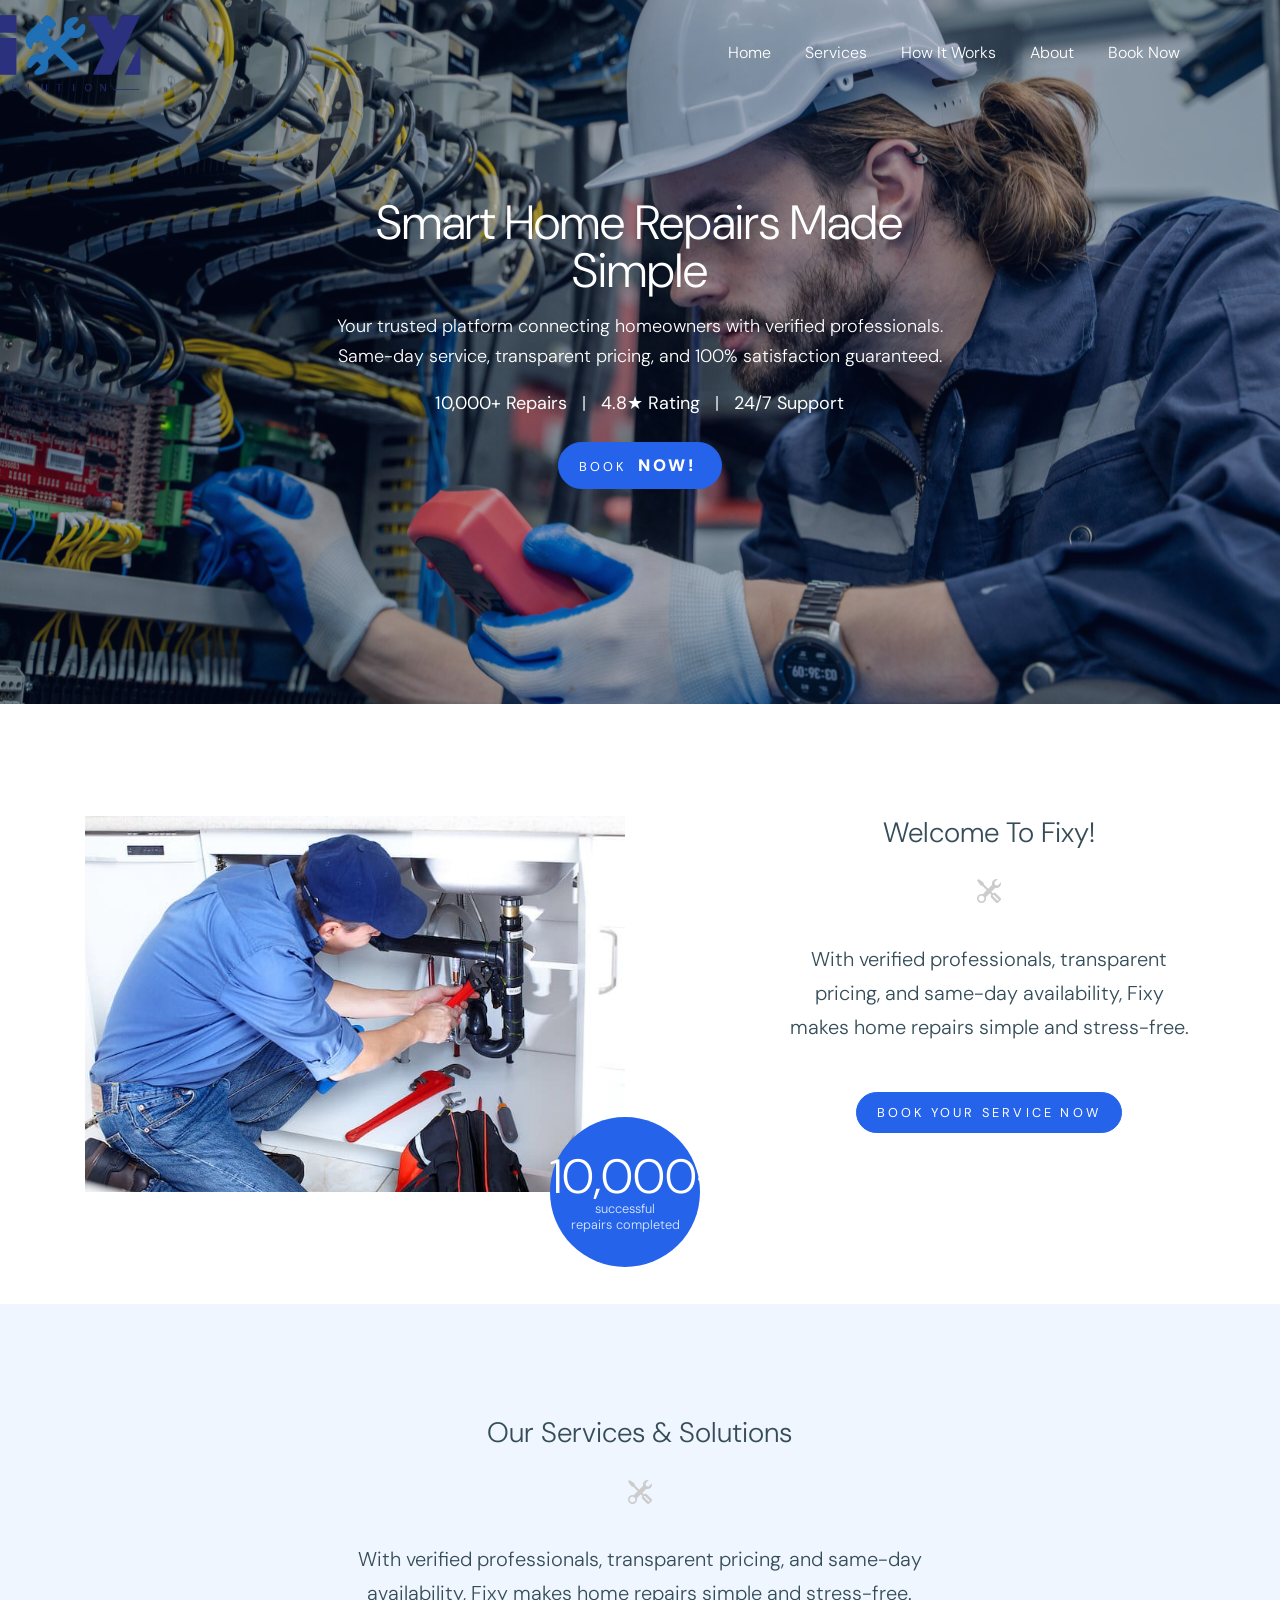
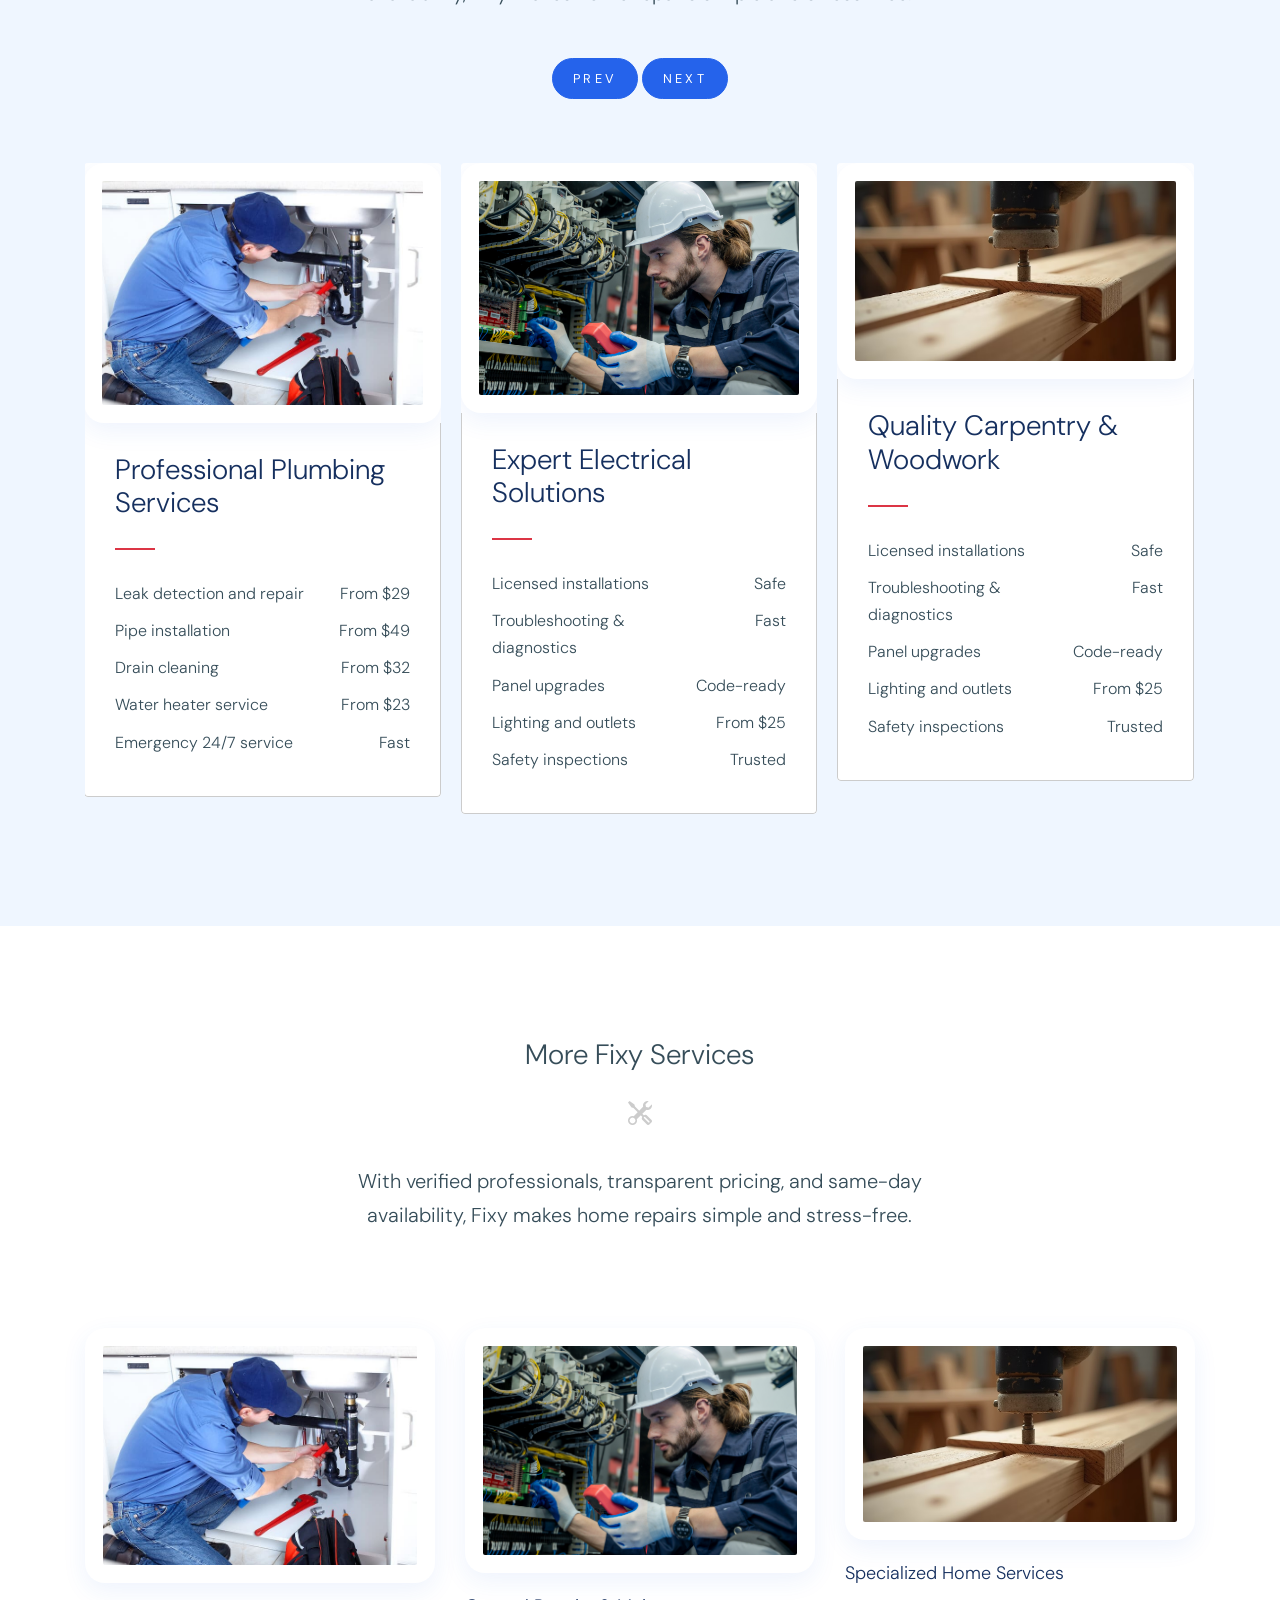
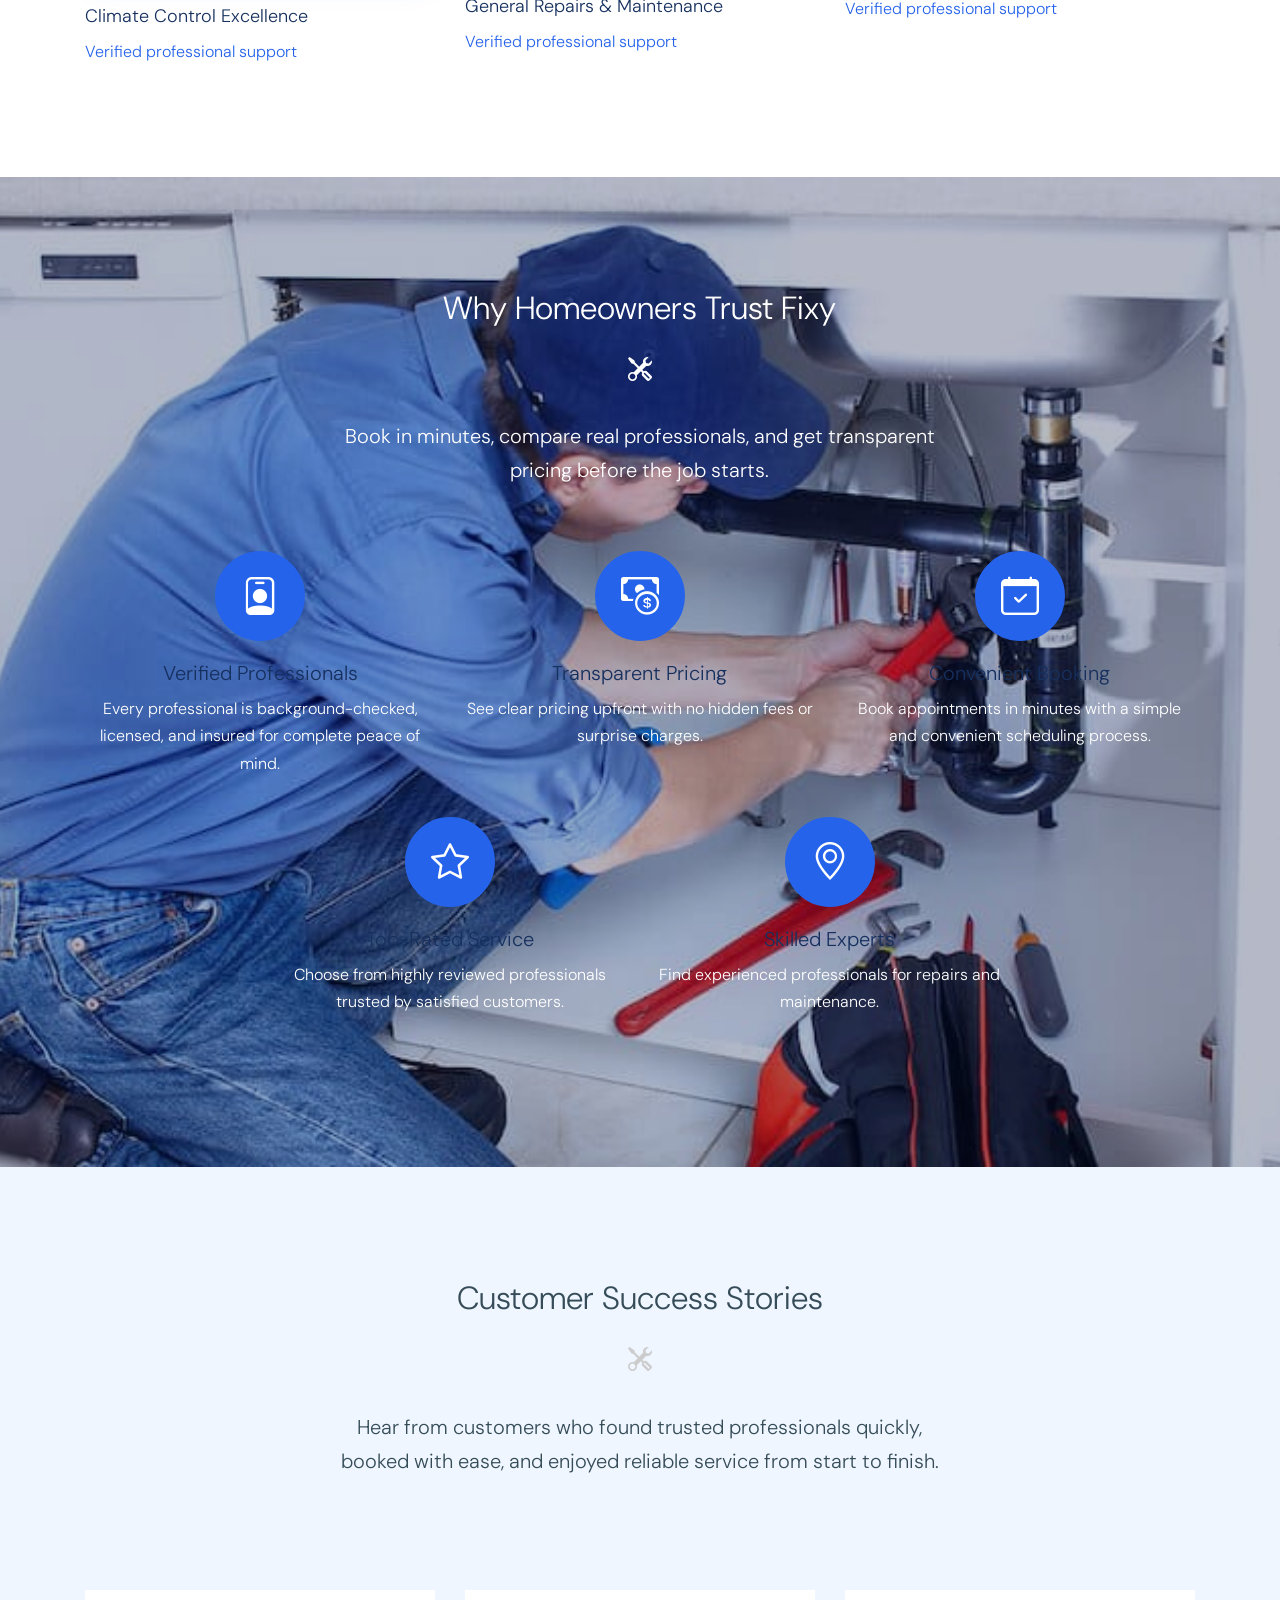
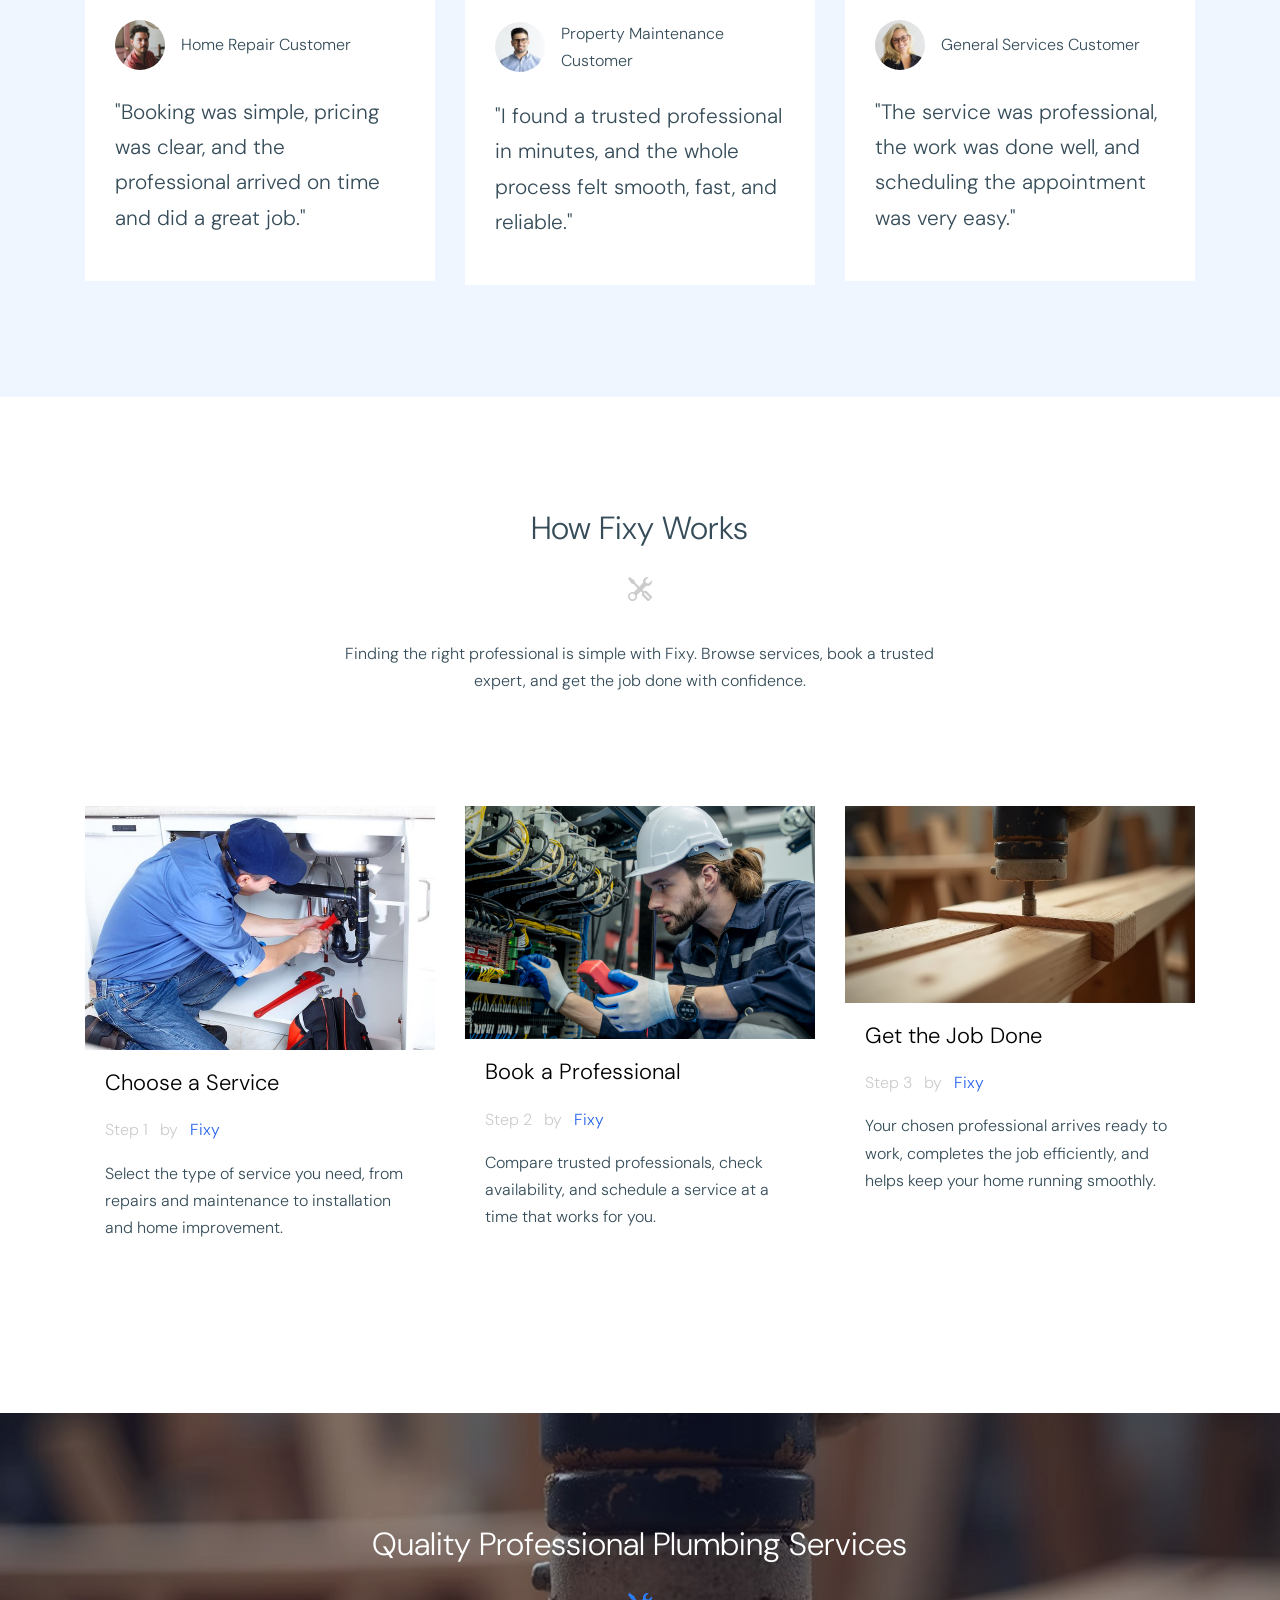
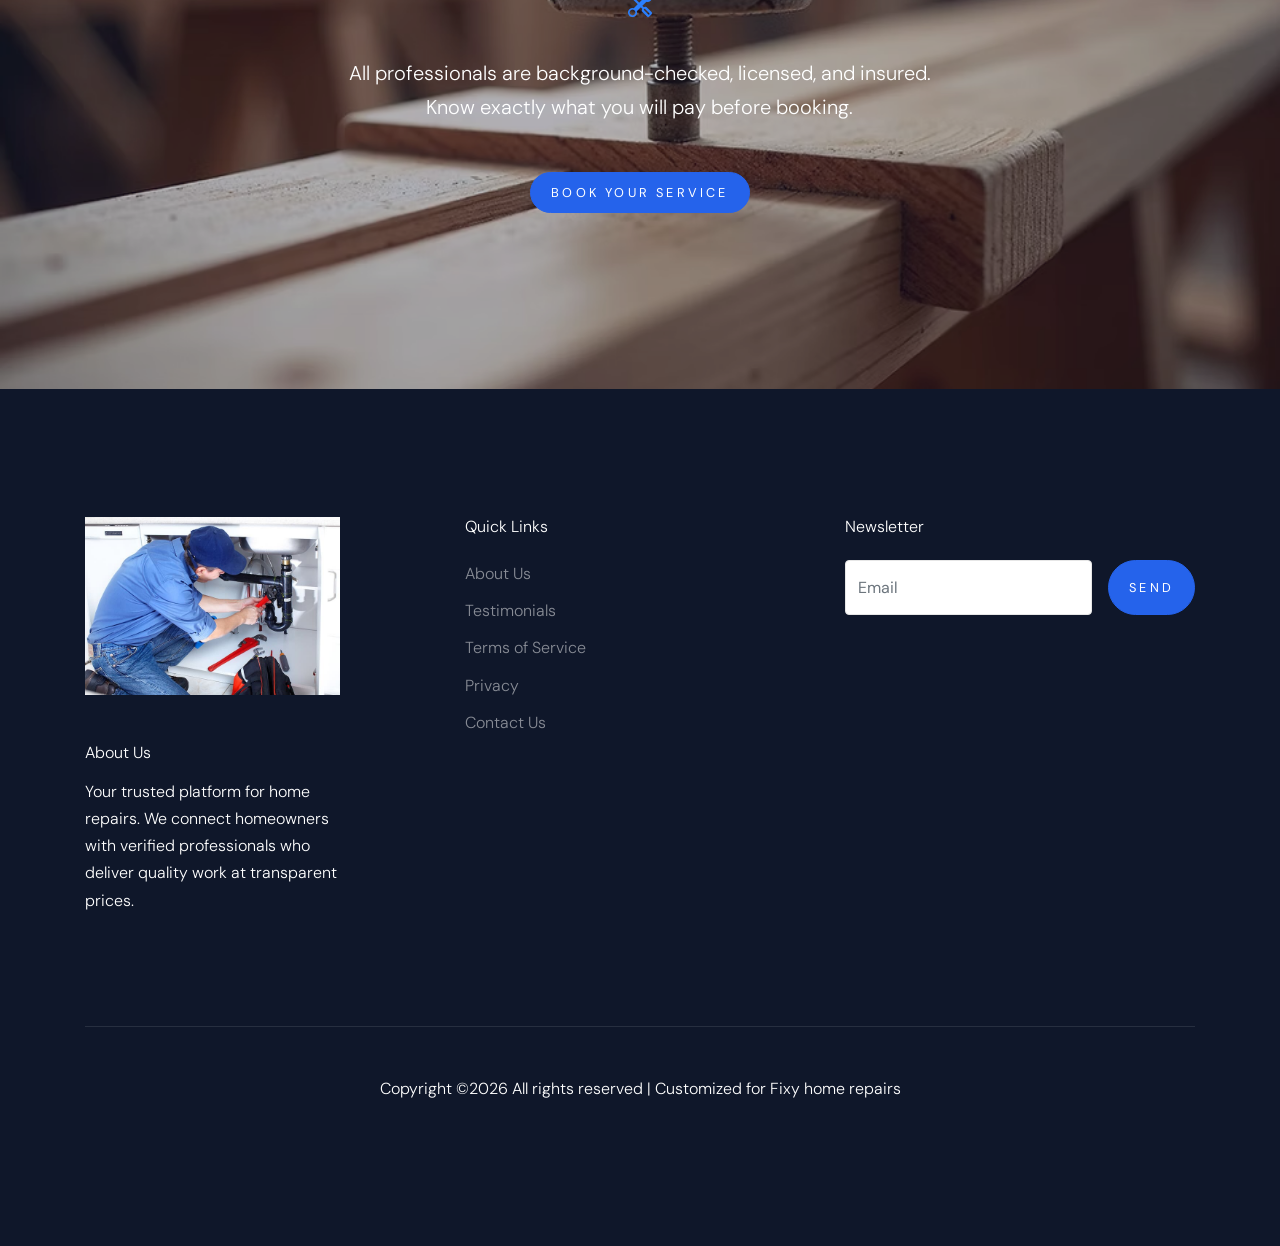
==== commit 6354e5f5: "new image" ====
--- a/index.html
+++ b/index.html
@@ -78,15 +78,18 @@
       </header>
 
     <div class="ftco-blocks-cover-1">
-      <div class="site-section-cover overlay" data-stellar-background-ratio="0.5" style="background-image: url('images/img_1.jpg')">
+      <div class="site-section-cover overlay" data-stellar-background-ratio="0.5" style="background-image: url('images/img_2.jpg')">
         <div class="container">
           <div class="row align-items-center justify-content-center text-center">
             <div class="col-md-7">
               <h1 class="mb-3">Smart Home Repairs Made Simple</h1>
               <p>Your trusted platform connecting homeowners with verified professionals. Same-day service, transparent pricing, and 100% satisfaction guaranteed.</p>
               <p class="mb-4"><strong>10,000+ Repairs</strong> &nbsp; | &nbsp; <strong>4.8★ Rating</strong> &nbsp; | &nbsp; <strong>24/7 Support</strong></p>
-              <p><a href="contact.html" class="btn btn-primary">Book Your Service Now</a></p>
-            </div>
+  <p>
+  <a href="contact.html" class="btn btn-primary">
+    Book <span class="cta-now">NOW!</span>
+  </a>
+</p>
           </div>
         </div>
       </div>
@@ -262,7 +265,7 @@
     </div>
     <!-- END section -->
 
-    <div class="site-section section-3" data-stellar-background-ratio="0.5" style="background-image: url('images/hero_2.jpg');">
+    <div class="site-section section-3" data-stellar-background-ratio="0.5" style="background-image: url('images/img_1.jpg');">
       <div class="container">
         <div class="row justify-content-center text-center">
           <div class="col-7 text-center mb-5">
@@ -370,10 +373,10 @@
         <div class="testimonial-2">
           <div class="d-flex v-card align-items-center mb-4">
             <img src="images/person_1.jpg" alt="Image" class="img-fluid mr-3">
-            <span>Licensed Barber Customer</span>
+            <span>Home Repair Customer</span>
           </div>
           <blockquote>
-            <p>"Booking was simple, pricing was clear, and my barber was professional and right on time."</p>
+            <p>"Booking was simple, pricing was clear, and the professional arrived on time and did a great job."</p>
           </blockquote>
         </div>
       </div>
@@ -382,10 +385,10 @@
         <div class="testimonial-2">
           <div class="d-flex v-card align-items-center mb-4">
             <img src="images/person_2.jpg" alt="Image" class="img-fluid mr-3">
-            <span>First-Time Client</span>
+            <span>Property Maintenance Customer</span>
           </div>
           <blockquote>
-            <p>"I found a highly rated barber near me in minutes and the whole experience felt smooth and reliable."</p>
+            <p>"I found a trusted professional in minutes, and the whole process felt smooth, fast, and reliable."</p>
           </blockquote>
         </div>
       </div>
@@ -394,10 +397,10 @@
         <div class="testimonial-2">
           <div class="d-flex v-card align-items-center mb-4">
             <img src="images/person_3.jpg" alt="Image" class="img-fluid mr-3">
-            <span>Repeat Booking Customer</span>
+            <span>General Services Customer</span>
           </div>
           <blockquote>
-            <p>"The service quality was excellent, and I loved being able to schedule my appointment so easily."</p>
+            <p>"The service was professional, the work was done well, and scheduling the appointment was very easy."</p>
           </blockquote>
         </div>
       </div>
@@ -420,63 +423,57 @@
     <i class="bi bi-tools"></i>
   </div>
 
-  <p>
-    Choose Your Service, consectetur adipisicing elit. Nemo assumenda, dolorum necessitatibus eius earum voluptates sed!
-  </p>
-
-</div>
-        </div>
-
-        <div class="row">
-          <div class="col-lg-4 col-md-6 mb-4">
-            <div class="post-entry-1 h-100">
-              <a href="contact.html">
-                <img src="images/img_1.jpg" alt="Image"
-                 class="img-fluid">
-              </a>
-              <div class="post-entry-1-contents">
-                
-                <h2><a href="contact.html">Choose Your Service</a></h2>
-                <span class="meta d-inline-block mb-3">Simple step <span class="mx-2">by</span> <a href="#">Fixy</a></span>
-                <p>Choose Your Service, consectetur adipisicing elit. Dolores eos soluta, dolore harum molestias consectetur.</p>
-              </div>
-            </div>
-          </div>
-          <div class="col-lg-4 col-md-6 mb-4">
-            <div class="post-entry-1 h-100">
-              <a href="contact.html">
-                <img src="images/img_2.jpg" alt="Image"
-                 class="img-fluid">
-              </a>
-              <div class="post-entry-1-contents">
-                
-                <h2><a href="contact.html">Choose Your Service</a></h2>
-                <span class="meta d-inline-block mb-3">Simple step <span class="mx-2">by</span> <a href="#">Fixy</a></span>
-                <p>Choose Your Service, consectetur adipisicing elit. Dolores eos soluta, dolore harum molestias consectetur.</p>
-              </div>
-            </div>
-          </div>
-
-          <div class="col-lg-4 col-md-6 mb-4">
-            <div class="post-entry-1 h-100">
-              <a href="contact.html">
-                <img src="images/img_3.jpg" alt="Image"
-                 class="img-fluid">
-              </a>
-              <div class="post-entry-1-contents">
-                
-                <h2><a href="contact.html">Choose Your Service</a></h2>
-                <span class="meta d-inline-block mb-3">Simple step <span class="mx-2">by</span> <a href="#">Fixy</a></span>
-                <p>Choose Your Service, consectetur adipisicing elit. Dolores eos soluta, dolore harum molestias consectetur.</p>
-              </div>
-            </div>
-          </div>
-        </div>
-      </div>
-    </div>
-
-
-    <div class="site-section section-3" data-stellar-background-ratio="0.5" style="background-image: url('images/hero_1.jpg');">
+<p>
+  Finding the right professional is simple with Fixy. Browse services, book a trusted expert, and get the job done with confidence.
+</p>
+
+</div>
+      </div>
+
+      <div class="row">
+        <div class="col-lg-4 col-md-6 mb-4">
+          <div class="post-entry-1 h-100">
+            <a href="contact.html">
+              <img src="images/img_1.jpg" alt="Choose a Service" class="img-fluid">
+            </a>
+            <div class="post-entry-1-contents">
+              <h2><a href="contact.html">Choose a Service</a></h2>
+              <span class="meta d-inline-block mb-3">Step 1 <span class="mx-2">by</span> <a href="#">Fixy</a></span>
+              <p>Select the type of service you need, from repairs and maintenance to installation and home improvement.</p>
+            </div>
+          </div>
+        </div>
+
+        <div class="col-lg-4 col-md-6 mb-4">
+          <div class="post-entry-1 h-100">
+            <a href="contact.html">
+              <img src="images/img_2.jpg" alt="Book a Professional" class="img-fluid">
+            </a>
+            <div class="post-entry-1-contents">
+              <h2><a href="contact.html">Book a Professional</a></h2>
+              <span class="meta d-inline-block mb-3">Step 2 <span class="mx-2">by</span> <a href="#">Fixy</a></span>
+              <p>Compare trusted professionals, check availability, and schedule a service at a time that works for you.</p>
+            </div>
+          </div>
+        </div>
+
+        <div class="col-lg-4 col-md-6 mb-4">
+          <div class="post-entry-1 h-100">
+            <a href="contact.html">
+              <img src="images/img_3.jpg" alt="Get the Job Done" class="img-fluid">
+            </a>
+            <div class="post-entry-1-contents">
+              <h2><a href="contact.html">Get the Job Done</a></h2>
+              <span class="meta d-inline-block mb-3">Step 3 <span class="mx-2">by</span> <a href="#">Fixy</a></span>
+              <p>Your chosen professional arrives ready to work, completes the job efficiently, and helps keep your home running smoothly.</p>
+            </div>
+          </div>
+        </div>
+      </div>
+    </div>
+  </div>
+
+    <div class="site-section section-3" data-stellar-background-ratio="0.5" style="background-image: url('images/img_3.jpg');">
       <div class="container">
         <div class="row justify-content-center text-center">
         <div class="col-7 text-center mb-5">
--- a/css/style.css
+++ b/css/style.css
@@ -455,10 +455,14 @@
   .site-navbar .toggle-button {
     position: absolute;
     right: 0px; }
+
+
   .site-navbar .site-logo {
     margin: 0;
     padding: 0;
-    font-size: 1.7rem; }
+    font-size: 1.7rem; 
+  
+  }
     .site-navbar .site-logo a {
       text-transform: uppercase;
       color: #fff; }
@@ -1685,8 +1689,18 @@
 
 /* Fixy blue theme overrides */
 :root{--fixy-blue:#2563eb;--fixy-blue-dark:#1d4ed8;--fixy-blue-deep:#1e3a8a;--fixy-blue-soft:#eff6ff;}
-.site-navbar{padding-top:1.35rem;padding-bottom:1.35rem;}
-.site-navbar .site-logo img{max-height:66px;width:auto;display:block;}
+.site-navbar{padding-top:0.5rem;padding-bottom:1.35rem;}
+.site-navbar .site-logo img {
+  max-height: 90px;
+  width: auto;
+  display: block;
+  transform: scale(1.3);
+  transform-origin: left center;
+}
+
+.site-navbar .site-logo {
+  transform: translateX(-150px);
+}
 .site-navbar .site-navigation .site-menu>li>a,.site-navbar .site-logo a,.text-primary,a{color:var(--fixy-blue);}
 .site-navbar .site-navigation .site-menu>li>a:hover,.site-navbar .site-navigation .site-menu>li>a.active,.site-navbar .site-navigation .site-menu>li.active>a,.footer a:hover,.site-mobile-menu .site-nav-wrap a:hover{color:var(--fixy-blue)!important;}
 .btn.btn-primary,.owl-theme .owl-dots .owl-dot.active span,.service-1-icon,.year,.scissors:before{background:var(--fixy-blue)!important;border-color:var(--fixy-blue)!important;}
@@ -1698,3 +1712,15 @@
 .year span span{color:#dbeafe!important;}
 .item-1 img,.place img{background:#fff;padding:18px;border-radius:20px;box-shadow:0 8px 24px rgba(37,99,235,.08);}
 .site-logo img{filter:none!important;}
+
+
+.cta-now {
+  font-weight: 900;
+  font-size: 1.3em;
+  color: #ffffff;
+  
+  padding: 0px 5px;
+
+
+}
+
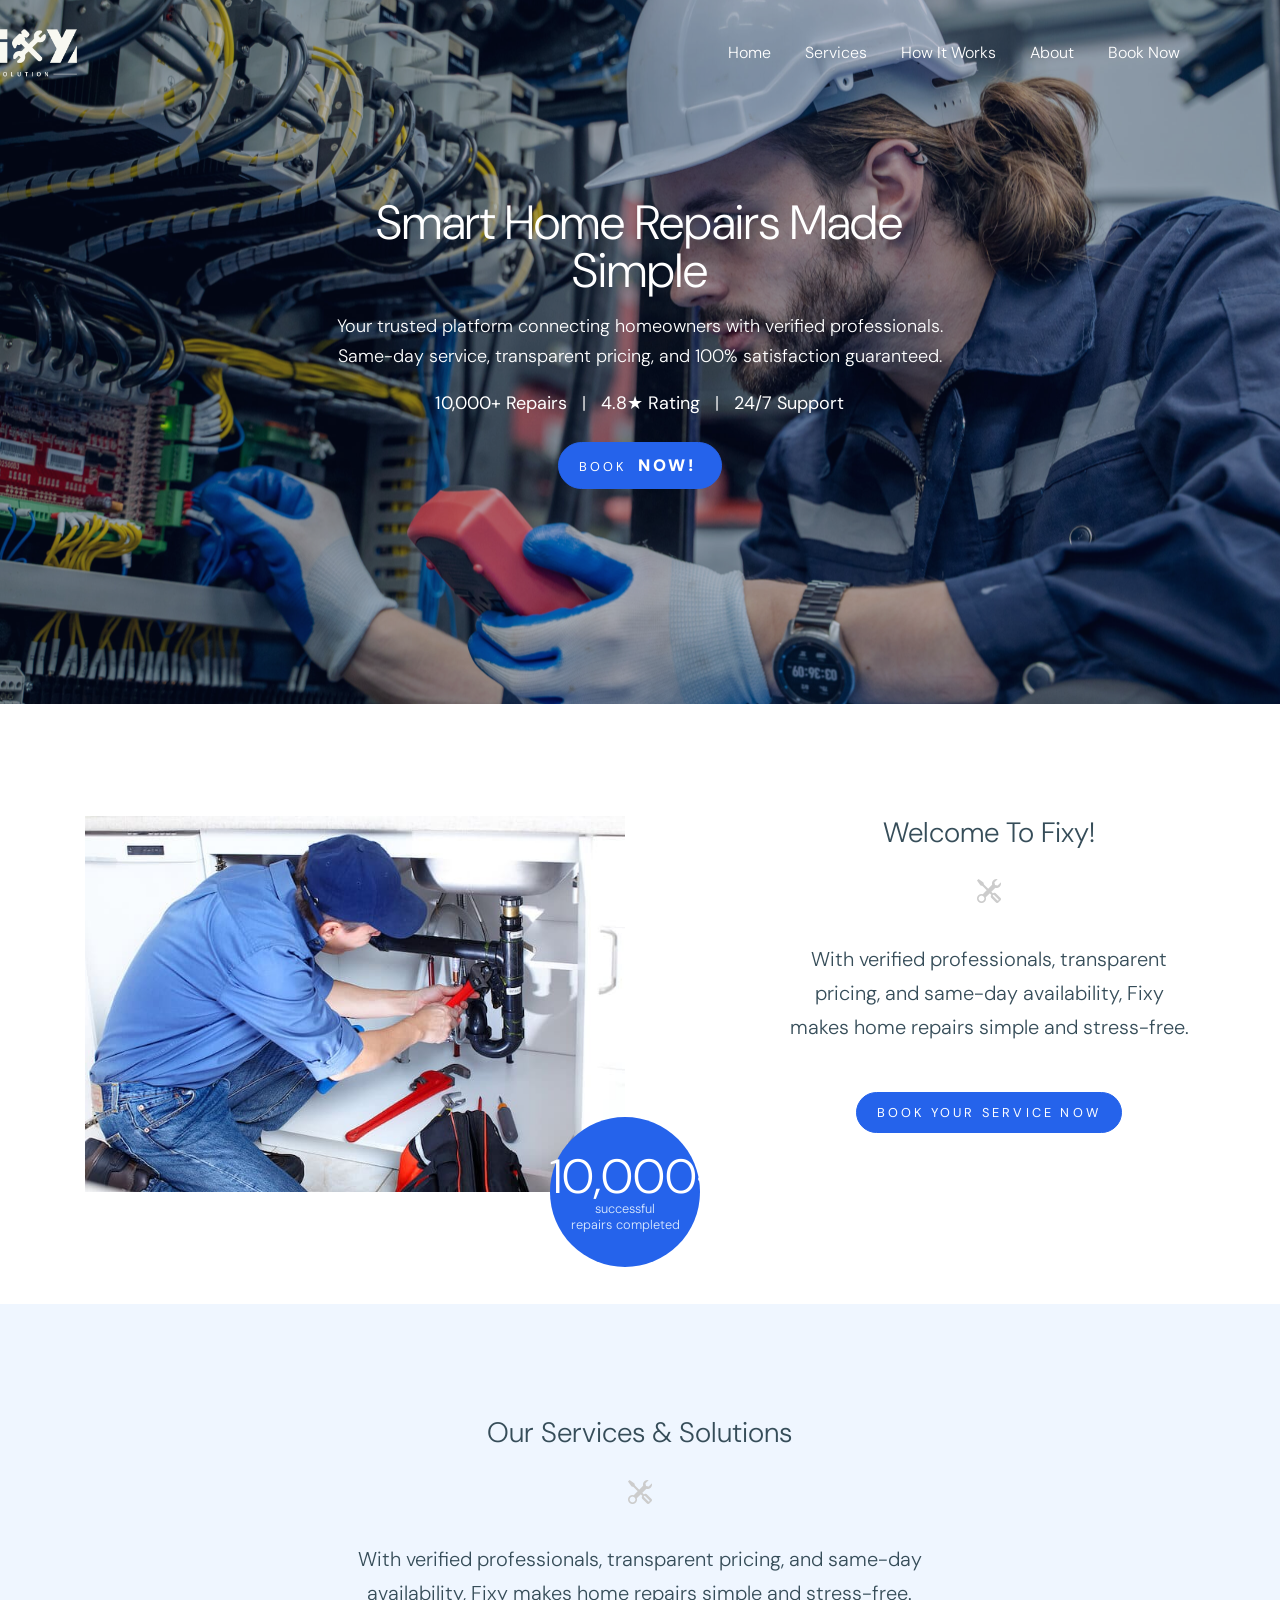
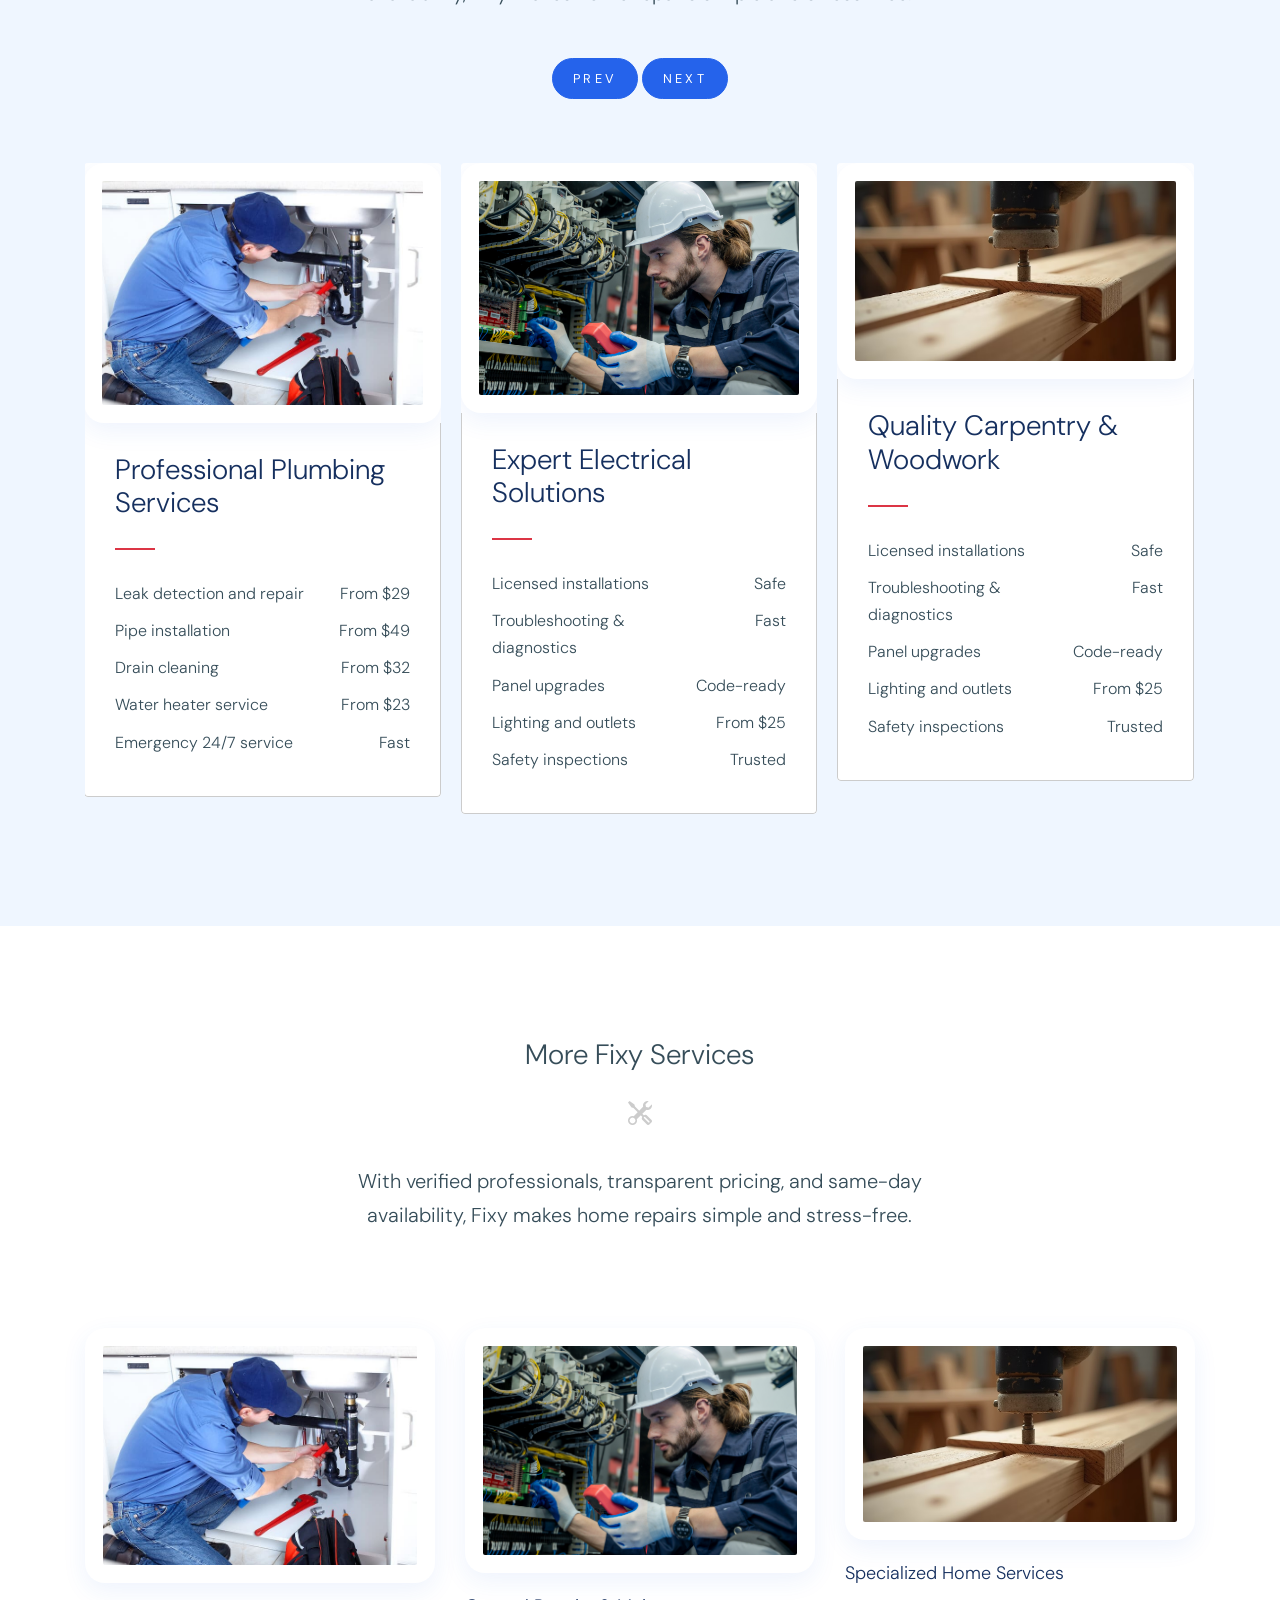
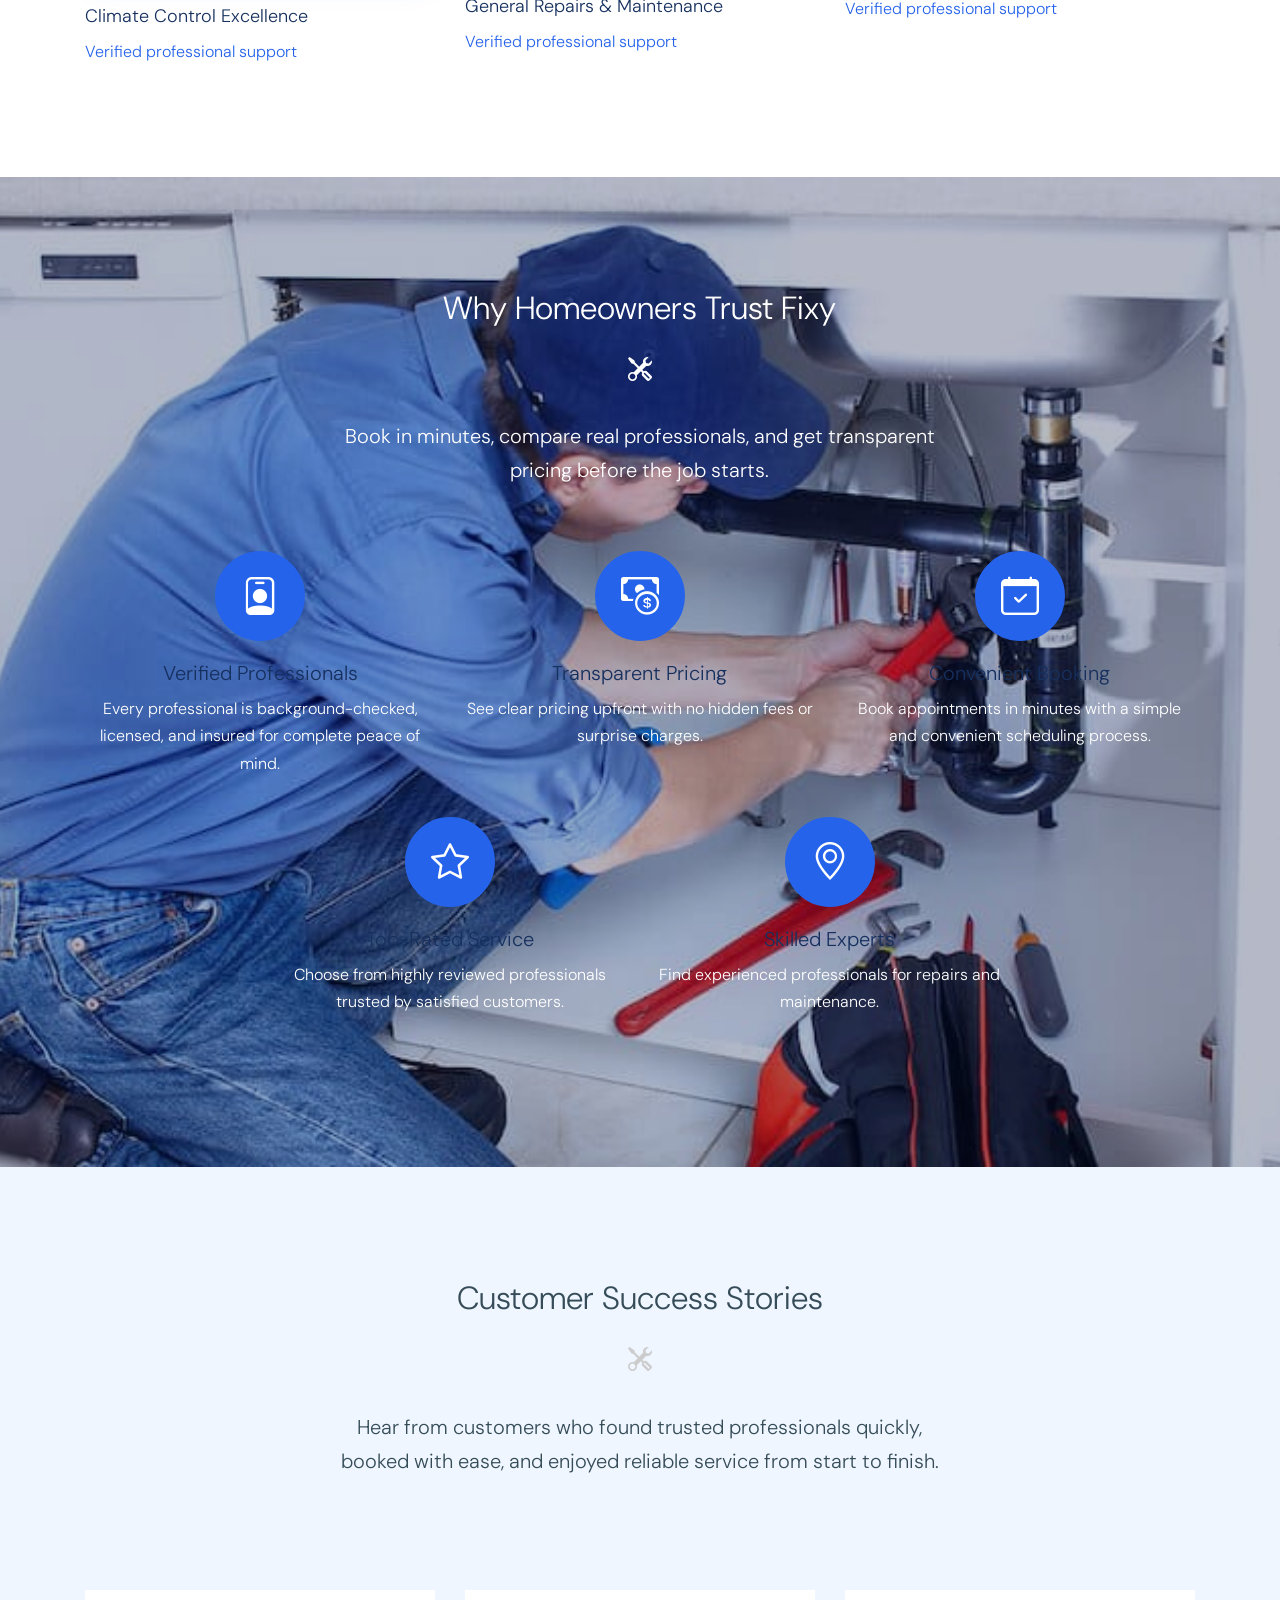
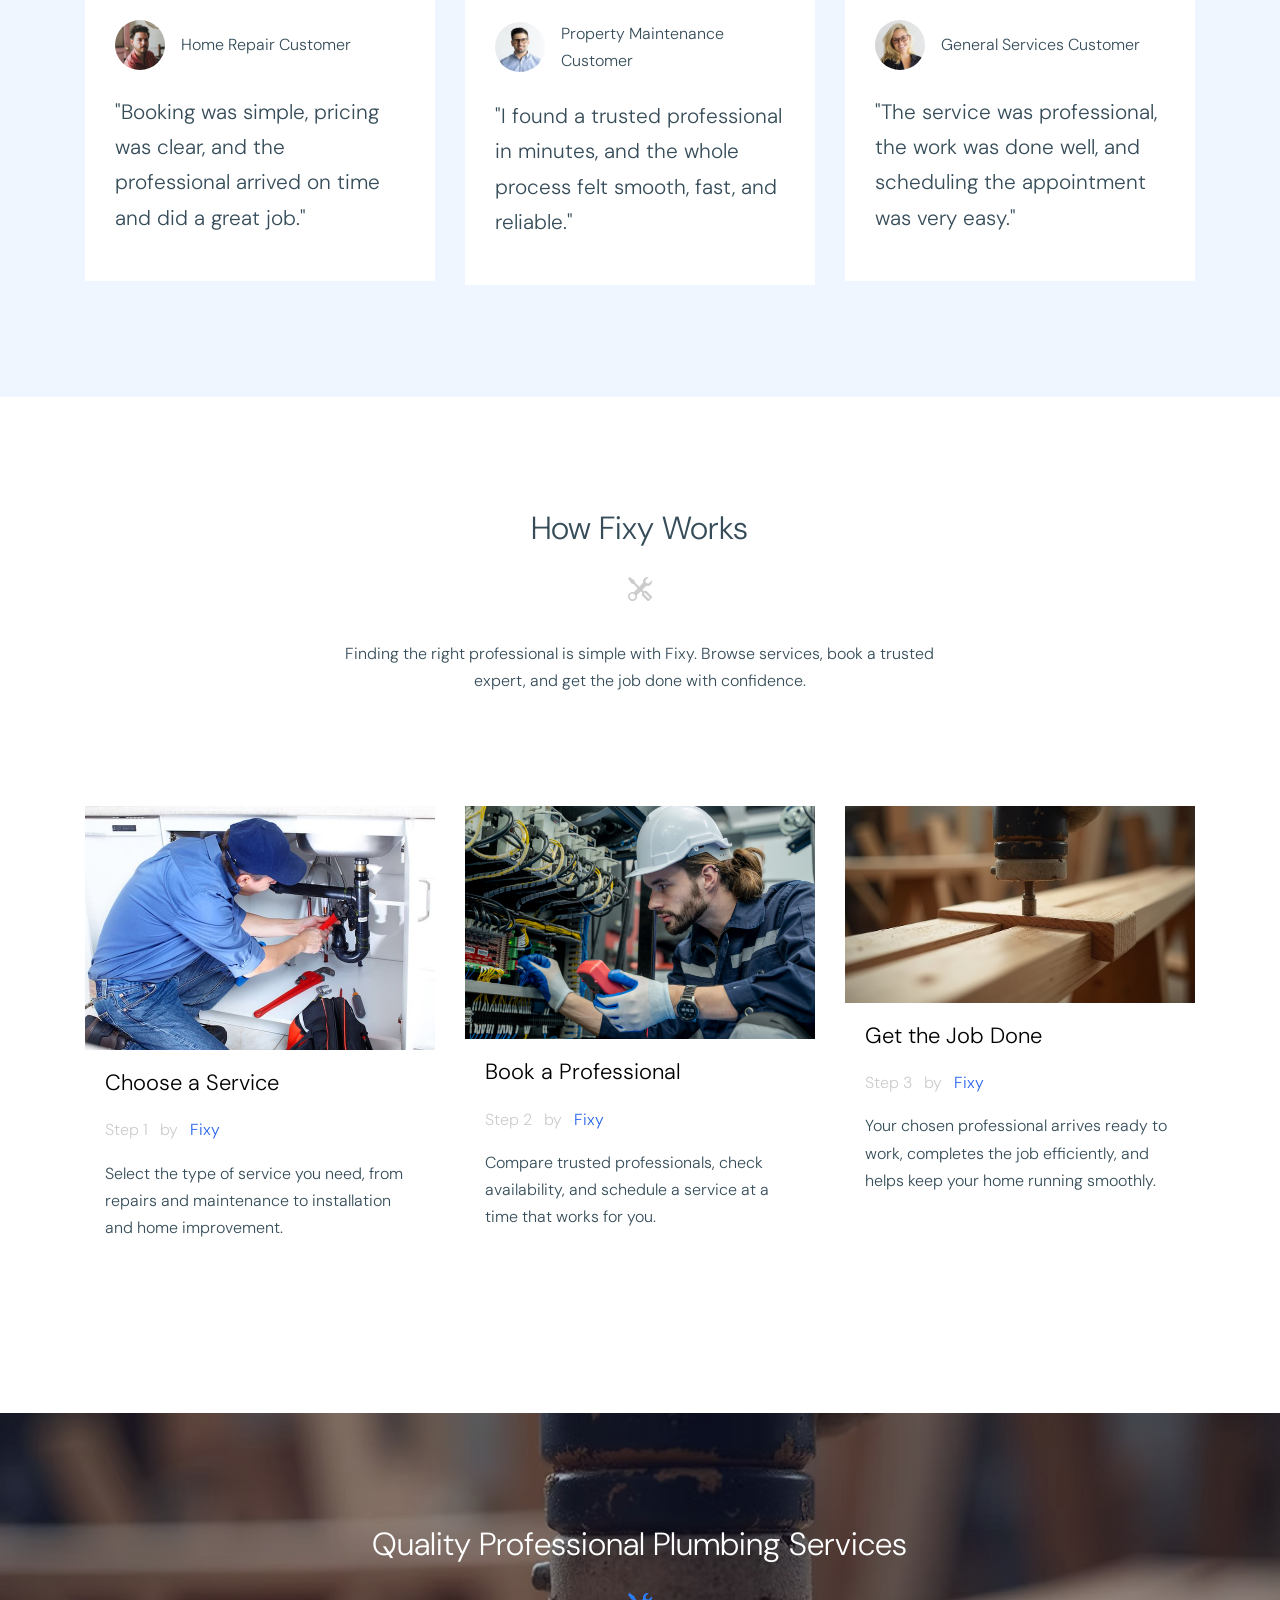
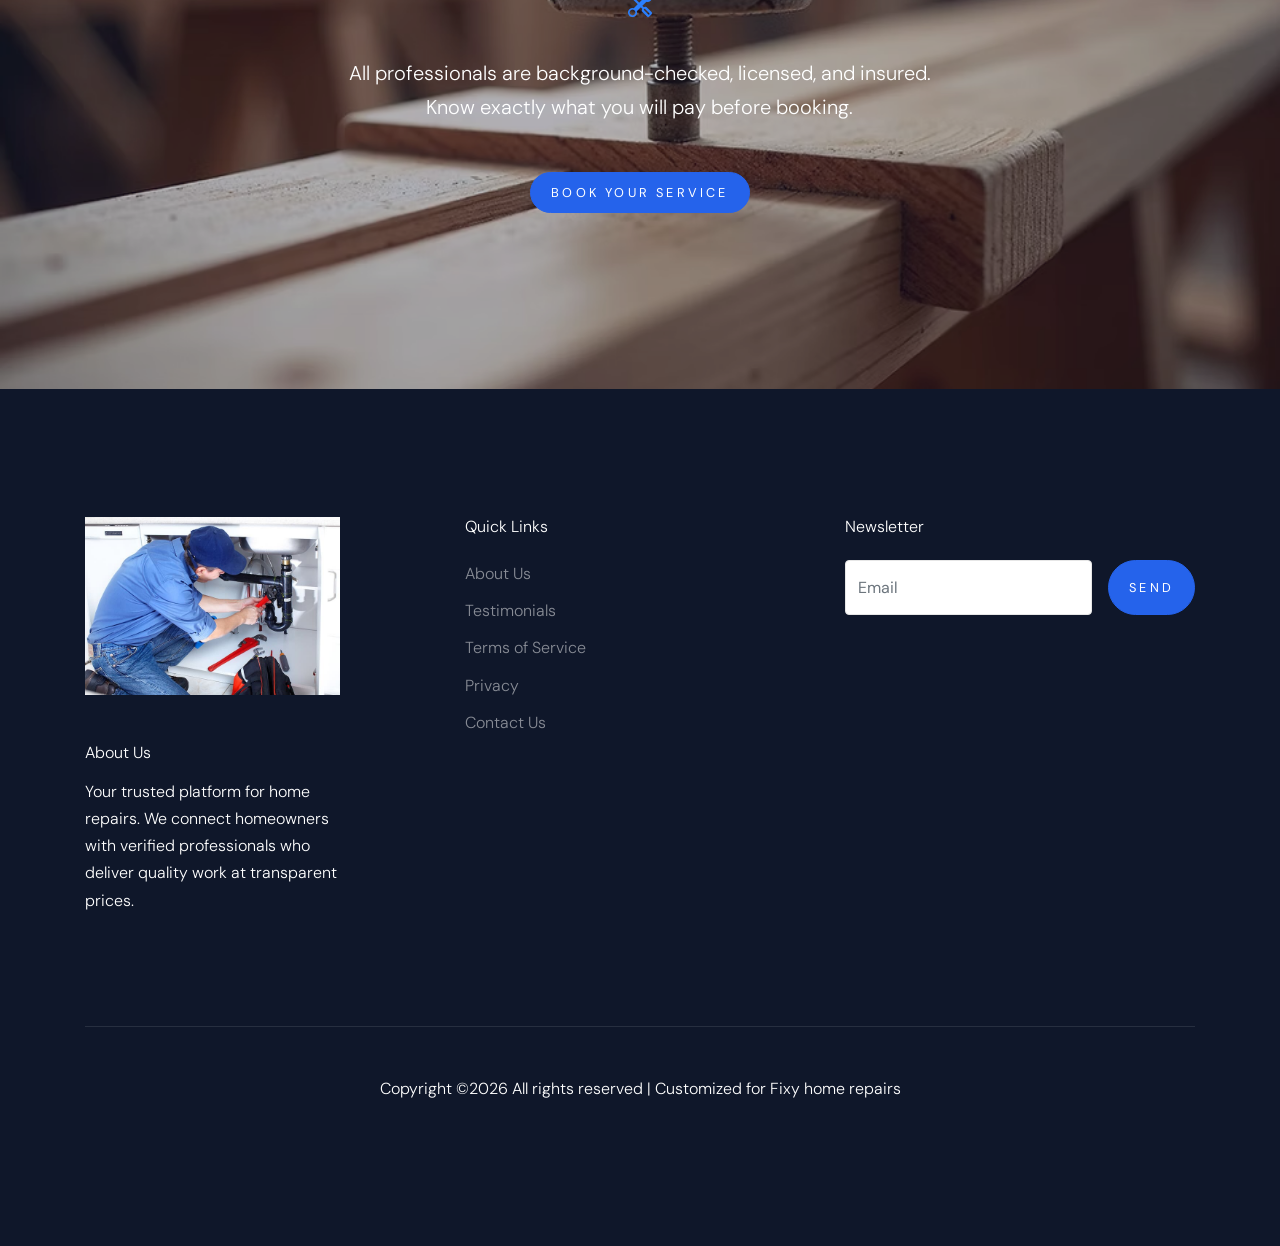
==== commit f478eea6: "c" ====
--- a/index.html
+++ b/index.html
@@ -49,7 +49,7 @@
 
             <div class="col-3 ">
               <div class="site-logo">
-                <a href="index.html"><img src="images/fixy-logo.png" alt="Fixy Solution"></a>
+                <a href="index.html"><img src="images/fixylogo.png" alt="Fixy Solution"></a>
               </div>
             </div>
 
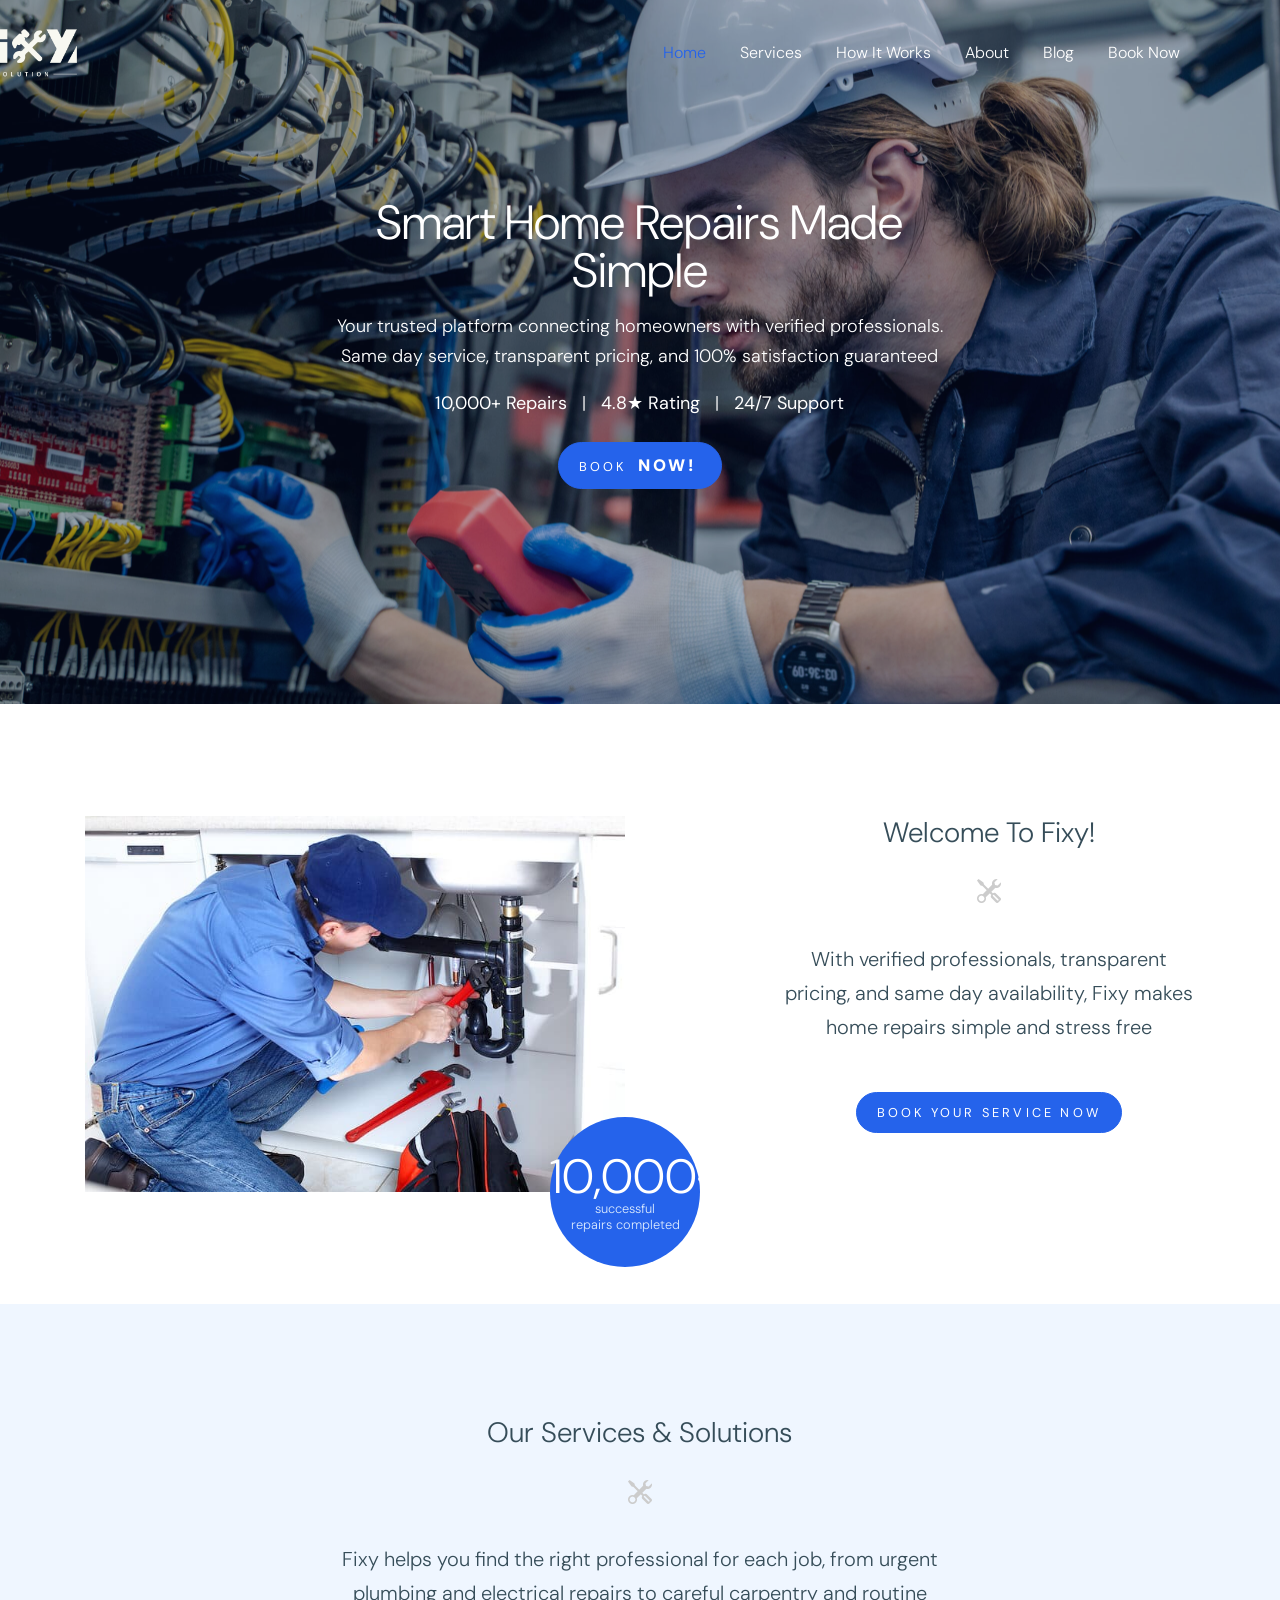
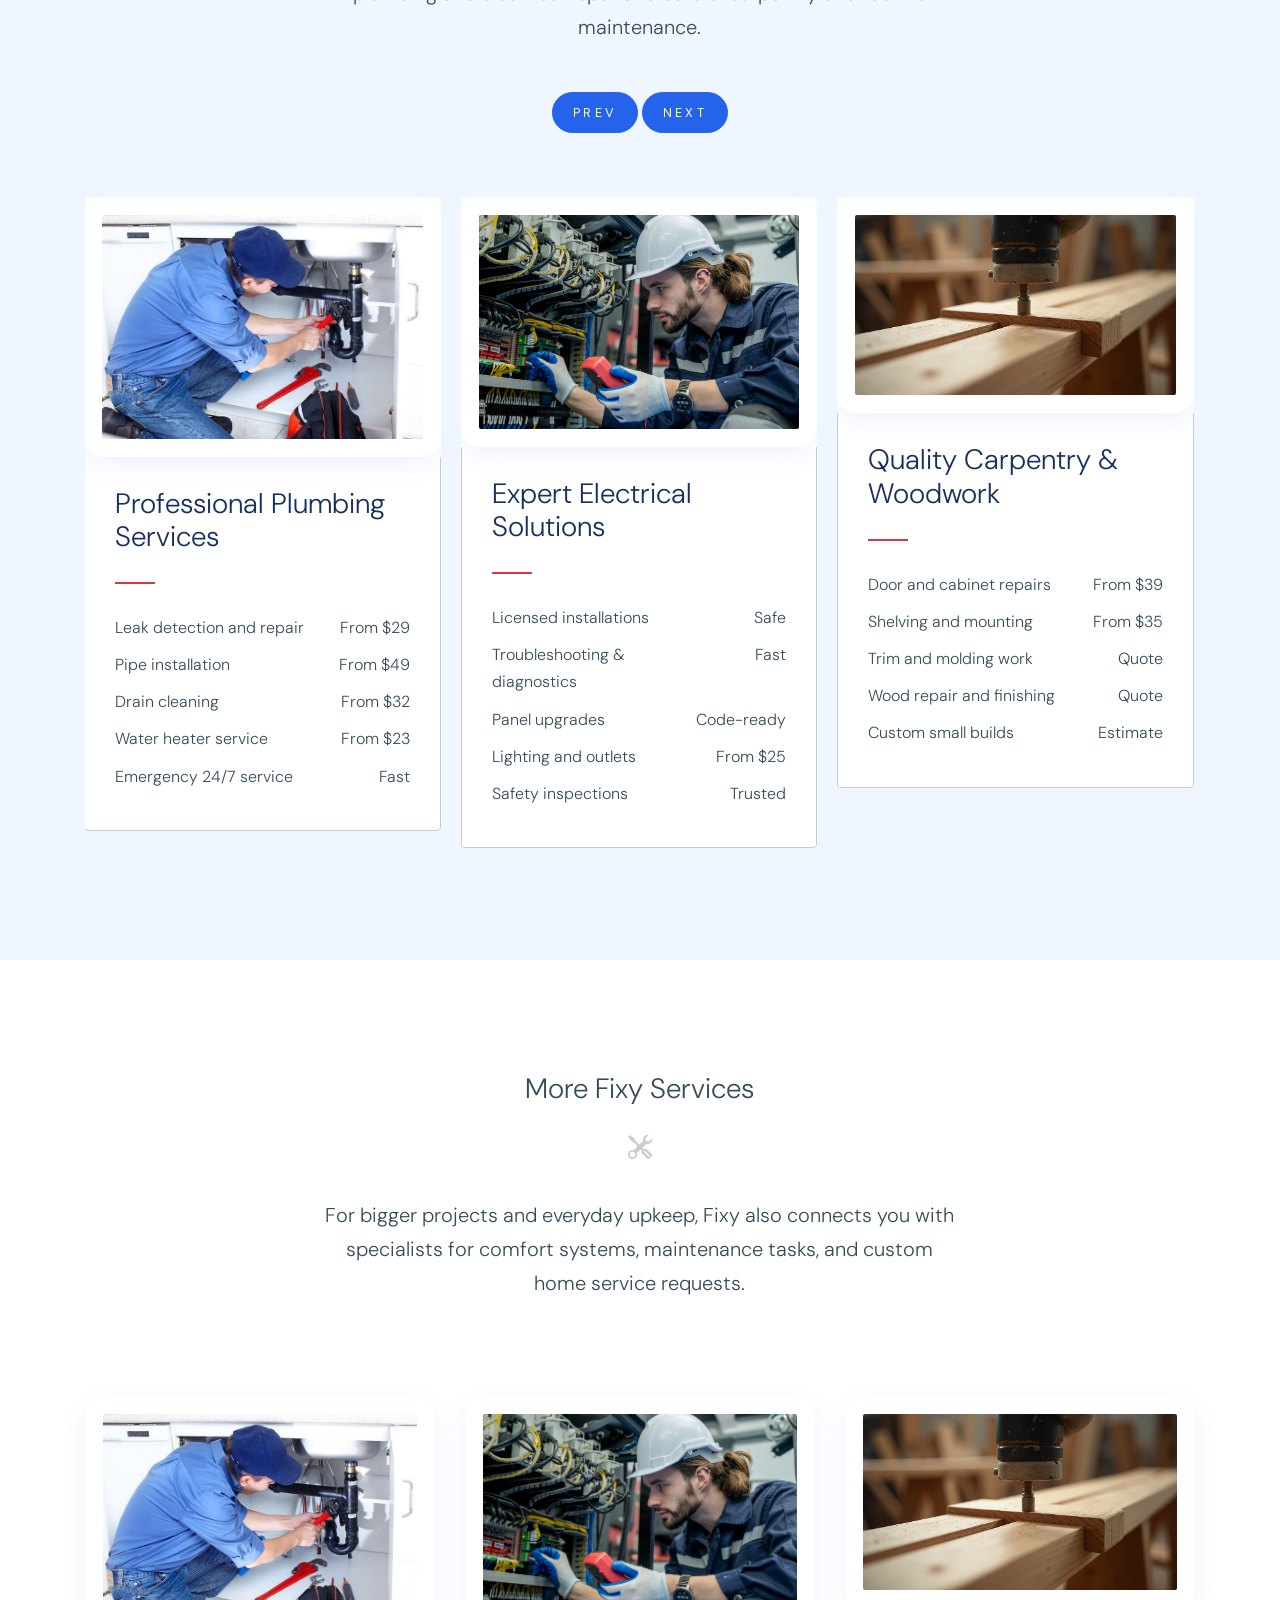
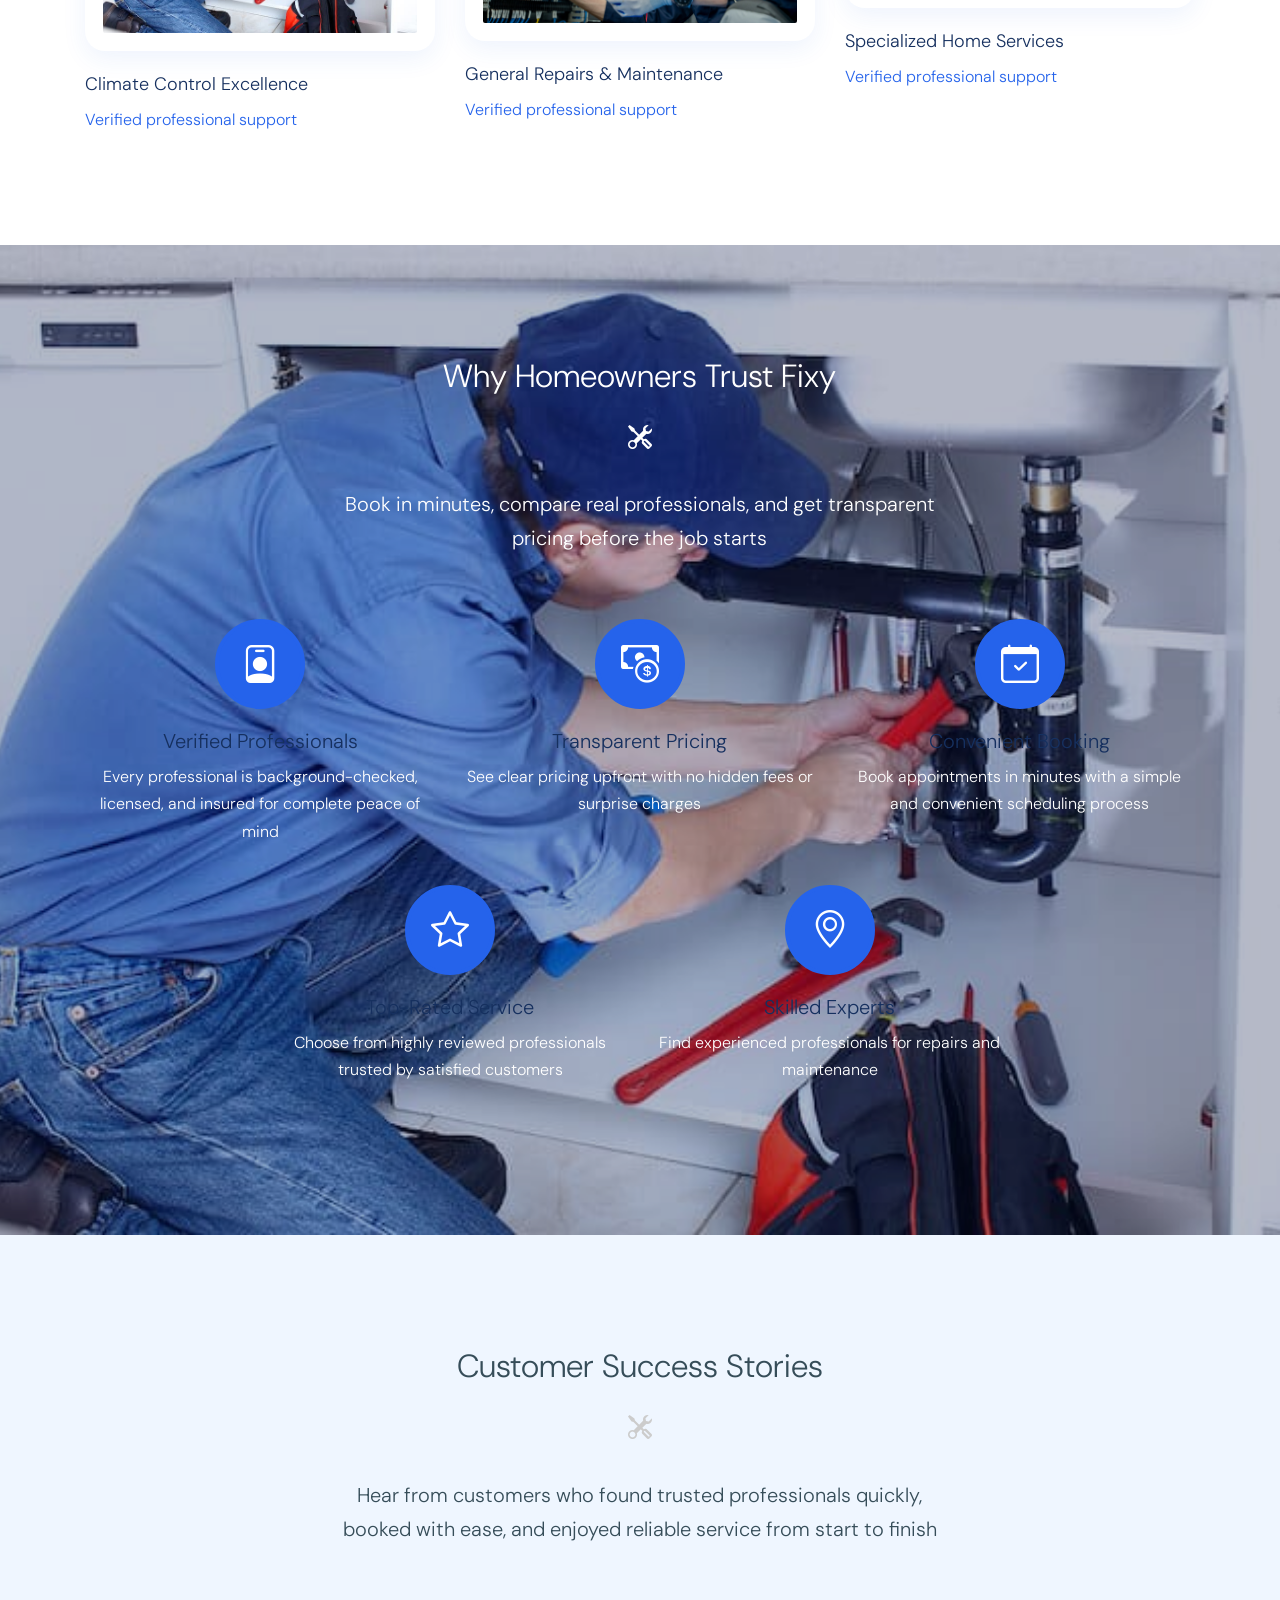
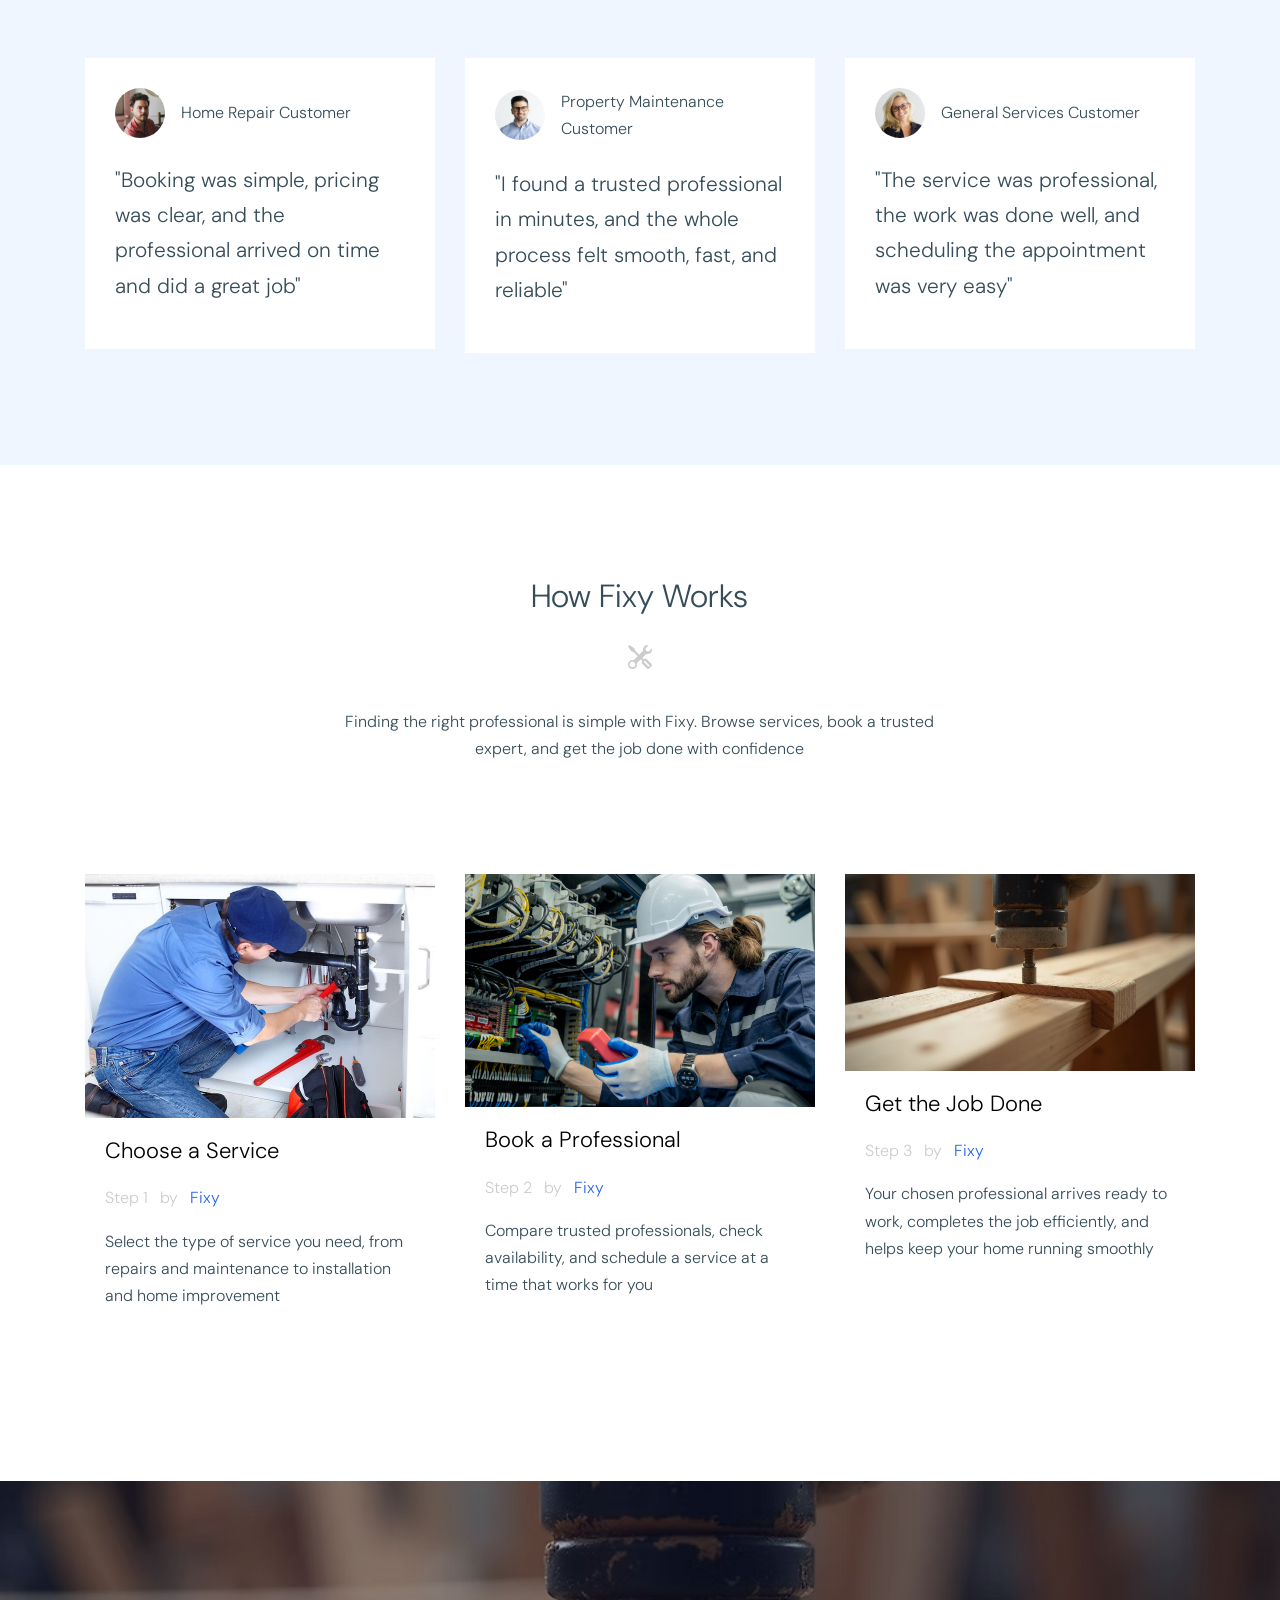
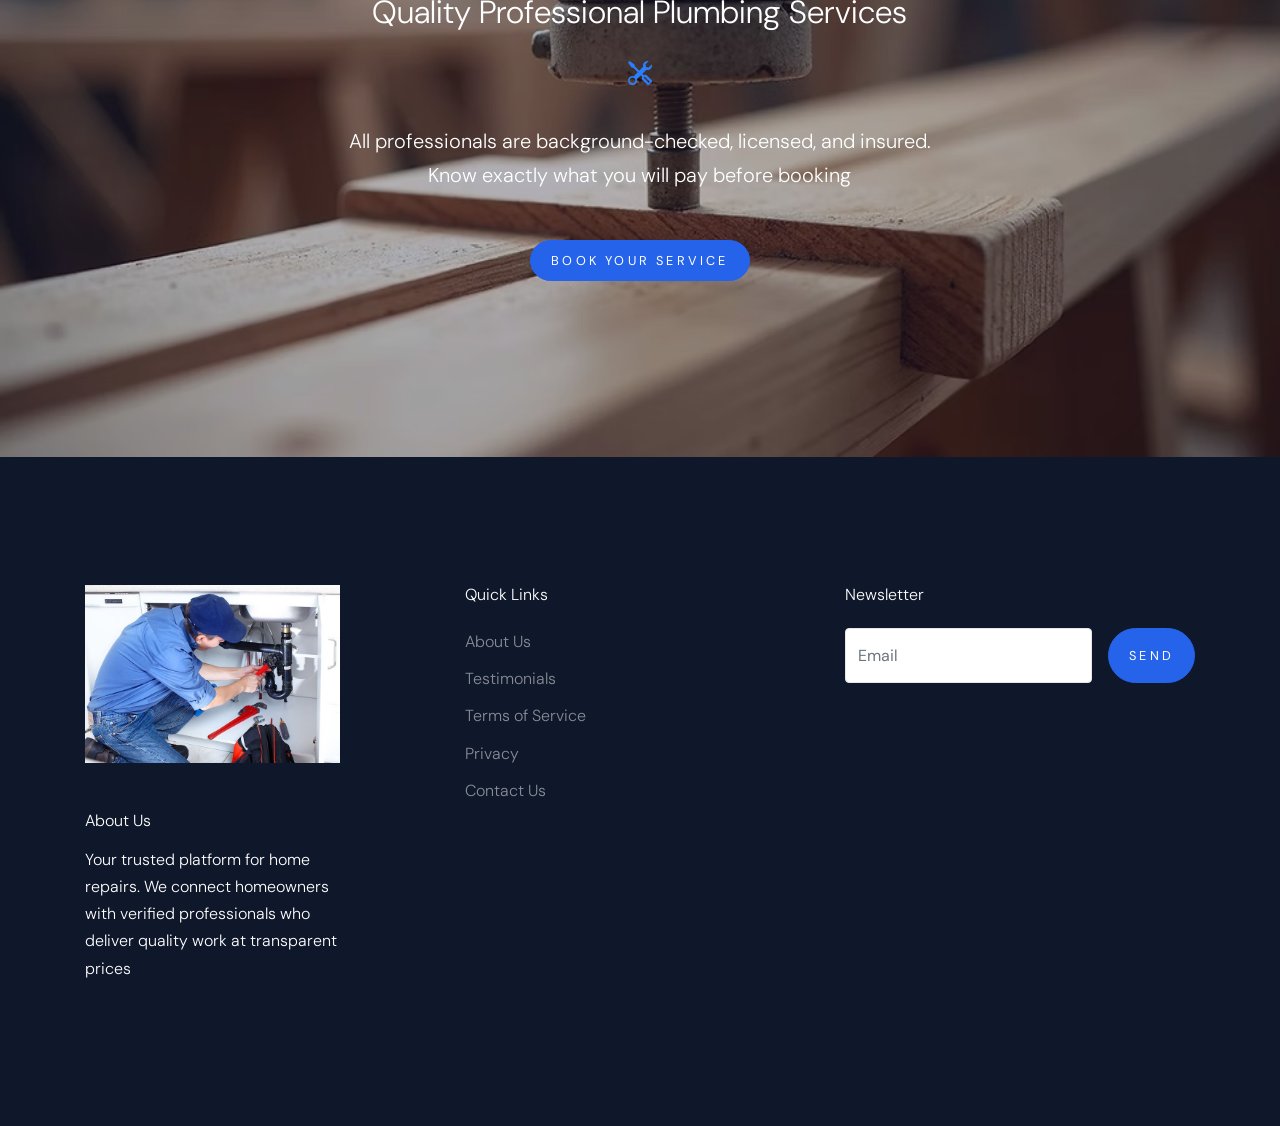
==== commit a537933b: "Add files via upload" ====
--- a/index.html
+++ b/index.html
@@ -19,7 +19,6 @@
     <link rel="stylesheet" href="fonts/flaticon/font/flaticon.css">
     <link rel="stylesheet" href="css/aos.css">
     <link href="https://cdn.jsdelivr.net/npm/bootstrap-icons@1.10.5/font/bootstrap-icons.css" rel="stylesheet">
-<link href="https://cdn.jsdelivr.net/npm/bootstrap-icons@1.10.5/font/bootstrap-icons.css" rel="stylesheet">
     <!-- MAIN CSS -->
     <link rel="stylesheet" href="css/style.css">
 
@@ -62,12 +61,13 @@
 
               <nav class="site-navigation text-right ml-auto d-none d-lg-block" role="navigation">
                 <ul class="site-menu main-menu js-clone-nav ml-auto ">
-<li><a href="index.html" class="nav-link active">Home</a></li>
-<li><a href="services.html" class="nav-link">Services</a></li>
-<li><a href="how-it-works.html" class="nav-link">How It Works</a></li>
-<li><a href="about.html" class="nav-link">About</a></li>
-<li><a href="contact.html" class="nav-link">Book Now</a></li>
-</ul>
+                  <li class="active"><a href="index.html" class="nav-link active">Home</a></li>
+                  <li><a href="services.html" class="nav-link">Services</a></li>
+                  <li><a href="how-it-works.html" class="nav-link">How It Works</a></li>
+                  <li><a href="about.html" class="nav-link">About</a></li>
+                  <li><a href="blog.html" class="nav-link">Blog</a></li>
+                  <li><a href="contact.html" class="nav-link">Book Now</a></li>
+                </ul>
               </nav>
             </div>
 
@@ -83,7 +83,7 @@
           <div class="row align-items-center justify-content-center text-center">
             <div class="col-md-7">
               <h1 class="mb-3">Smart Home Repairs Made Simple</h1>
-              <p>Your trusted platform connecting homeowners with verified professionals. Same-day service, transparent pricing, and 100% satisfaction guaranteed.</p>
+              <p>Your trusted platform connecting homeowners with verified professionals. Same day service, transparent pricing, and 100% satisfaction guaranteed</p>
               <p class="mb-4"><strong>10,000+ Repairs</strong> &nbsp; | &nbsp; <strong>4.8★ Rating</strong> &nbsp; | &nbsp; <strong>24/7 Support</strong></p>
   <p>
   <a href="contact.html" class="btn btn-primary">
@@ -119,7 +119,7 @@
   </div>
 
   <p class="mb-5 lead">
-    With verified professionals, transparent pricing, and same-day availability, Fixy makes home repairs simple and stress-free.
+    With verified professionals, transparent pricing, and same day availability, Fixy makes home repairs simple and stress free
   </p>
 
   <p>
@@ -148,7 +148,7 @@
   </div>
 
   <p class="mb-5 lead">
-    With verified professionals, transparent pricing, and same-day availability, Fixy makes home repairs simple and stress-free.
+    Fixy helps you find the right professional for each job, from urgent plumbing and electrical repairs to careful carpentry and routine maintenance.
   </p>
 
   <p class="text-center">
@@ -199,11 +199,11 @@
                 <div class="item-1-contents">
                   <h3>Quality Carpentry &amp; Woodwork</h3>
                   <ul>
-                    <li class="d-flex"><span>Licensed installations</span> <span class="price ml-auto">Safe</span></li>
-                    <li class="d-flex"><span>Troubleshooting & diagnostics</span><span class="price ml-auto">Fast</span></li>
-                    <li class="d-flex"><span>Panel upgrades</span><span class="price ml-auto">Code-ready</span></li>
-                    <li class="d-flex"><span>Lighting and outlets</span><span class="price ml-auto">From $25</span></li>
-                    <li class="d-flex"><span>Safety inspections</span><span class="price ml-auto">Trusted</span></li>
+                    <li class="d-flex"><span>Door and cabinet repairs</span> <span class="price ml-auto">From $39</span></li>
+                    <li class="d-flex"><span>Shelving and mounting</span><span class="price ml-auto">From $35</span></li>
+                    <li class="d-flex"><span>Trim and molding work</span><span class="price ml-auto">Quote</span></li>
+                    <li class="d-flex"><span>Wood repair and finishing</span><span class="price ml-auto">Quote</span></li>
+                    <li class="d-flex"><span>Custom small builds</span><span class="price ml-auto">Estimate</span></li>
                   </ul>
                 </div>
                 
@@ -232,7 +232,7 @@
   </div>
 
   <p class="mb-5 lead">
-    With verified professionals, transparent pricing, and same-day availability, Fixy makes home repairs simple and stress-free.
+    For bigger projects and everyday upkeep, Fixy also connects you with specialists for comfort systems, maintenance tasks, and custom home service requests.
   </p>
 
 </div>
@@ -270,21 +270,21 @@
         <div class="row justify-content-center text-center">
           <div class="col-7 text-center mb-5">
   
-  <h2 class="text-white text-center">
-    Why Homeowners Trust Fixy
-  </h2>
+                <h2 class="text-white text-center">
+                  Why Homeowners Trust Fixy
+                </h2>
 
   <!-- Icon under title -->
-  <div class="tool-icon">
-    <i class="bi bi-tools text-white"></i>
-  </div>
-
-  <p class="lead text-white">
-    Book in minutes, compare real professionals, and get transparent pricing before the job starts.
-  </p>
-
-</div>
-</div>
+              <div class="tool-icon">
+                <i class="bi bi-tools text-white"></i>
+              </div>
+
+                <p class="lead text-white">
+                  Book in minutes, compare real professionals, and get transparent pricing before the job starts
+                </p>
+
+          </div>
+       </div>
 
 <div class="row justify-content-center">
   <div class="col-lg-4 col-md-6 mb-4">
@@ -294,7 +294,7 @@
       </span>
       <div class="service-1-contents">
         <h3>Verified Professionals</h3>
-        <p>Every professional is background-checked, licensed, and insured for complete peace of mind.</p>
+        <p>Every professional is background-checked, licensed, and insured for complete peace of mind</p>
       </div>
     </div>
   </div>
@@ -306,7 +306,7 @@
       </span>
       <div class="service-1-contents">
         <h3>Transparent Pricing</h3>
-        <p>See clear pricing upfront with no hidden fees or surprise charges.</p>
+        <p>See clear pricing upfront with no hidden fees or surprise charges</p>
       </div>
     </div>
   </div>
@@ -318,7 +318,7 @@
       </span>
       <div class="service-1-contents">
         <h3>Convenient Booking</h3>
-        <p>Book appointments in minutes with a simple and convenient scheduling process.</p>
+        <p>Book appointments in minutes with a simple and convenient scheduling process</p>
       </div>
     </div>
   </div>
@@ -330,7 +330,7 @@
       </span>
       <div class="service-1-contents">
         <h3>Top-Rated Service</h3>
-        <p>Choose from highly reviewed professionals trusted by satisfied customers.</p>
+        <p>Choose from highly reviewed professionals trusted by satisfied customers</p>
       </div>
     </div>
   </div>
@@ -342,7 +342,7 @@
       </span>
       <div class="service-1-contents">
         <h3>Skilled Experts</h3>
-        <p>Find experienced professionals for repairs and maintenance.</p>
+        <p>Find experienced professionals for repairs and maintenance</p>
       </div>
     </div>
   </div>
@@ -362,7 +362,7 @@
         </div>
 
         <p class="lead">
-          Hear from customers who found trusted professionals quickly, booked with ease, and enjoyed reliable service from start to finish.
+          Hear from customers who found trusted professionals quickly, booked with ease, and enjoyed reliable service from start to finish
         </p>
 
       </div>
@@ -376,7 +376,7 @@
             <span>Home Repair Customer</span>
           </div>
           <blockquote>
-            <p>"Booking was simple, pricing was clear, and the professional arrived on time and did a great job."</p>
+            <p>"Booking was simple, pricing was clear, and the professional arrived on time and did a great job"</p>
           </blockquote>
         </div>
       </div>
@@ -388,7 +388,7 @@
             <span>Property Maintenance Customer</span>
           </div>
           <blockquote>
-            <p>"I found a trusted professional in minutes, and the whole process felt smooth, fast, and reliable."</p>
+            <p>"I found a trusted professional in minutes, and the whole process felt smooth, fast, and reliable"</p>
           </blockquote>
         </div>
       </div>
@@ -400,7 +400,7 @@
             <span>General Services Customer</span>
           </div>
           <blockquote>
-            <p>"The service was professional, the work was done well, and scheduling the appointment was very easy."</p>
+            <p>"The service was professional, the work was done well, and scheduling the appointment was very easy"</p>
           </blockquote>
         </div>
       </div>
@@ -424,7 +424,7 @@
   </div>
 
 <p>
-  Finding the right professional is simple with Fixy. Browse services, book a trusted expert, and get the job done with confidence.
+  Finding the right professional is simple with Fixy. Browse services, book a trusted expert, and get the job done with confidence
 </p>
 
 </div>
@@ -439,7 +439,7 @@
             <div class="post-entry-1-contents">
               <h2><a href="contact.html">Choose a Service</a></h2>
               <span class="meta d-inline-block mb-3">Step 1 <span class="mx-2">by</span> <a href="#">Fixy</a></span>
-              <p>Select the type of service you need, from repairs and maintenance to installation and home improvement.</p>
+              <p>Select the type of service you need, from repairs and maintenance to installation and home improvement</p>
             </div>
           </div>
         </div>
@@ -452,7 +452,7 @@
             <div class="post-entry-1-contents">
               <h2><a href="contact.html">Book a Professional</a></h2>
               <span class="meta d-inline-block mb-3">Step 2 <span class="mx-2">by</span> <a href="#">Fixy</a></span>
-              <p>Compare trusted professionals, check availability, and schedule a service at a time that works for you.</p>
+              <p>Compare trusted professionals, check availability, and schedule a service at a time that works for you</p>
             </div>
           </div>
         </div>
@@ -465,7 +465,7 @@
             <div class="post-entry-1-contents">
               <h2><a href="contact.html">Get the Job Done</a></h2>
               <span class="meta d-inline-block mb-3">Step 3 <span class="mx-2">by</span> <a href="#">Fixy</a></span>
-              <p>Your chosen professional arrives ready to work, completes the job efficiently, and helps keep your home running smoothly.</p>
+              <p>Your chosen professional arrives ready to work, completes the job efficiently, and helps keep your home running smoothly</p>
             </div>
           </div>
         </div>
@@ -478,9 +478,9 @@
         <div class="row justify-content-center text-center">
         <div class="col-7 text-center mb-5">
 
-  <h2 class="text-white text-center">
-    Quality Professional Plumbing Services
-  </h2>
+            <h2 class="text-white text-center">
+              Quality Professional Plumbing Services
+            </h2>
 
   <!-- icon under title -->
   <div class="tool-icon blue-icon">
@@ -488,11 +488,11 @@
   </div>
 
   <p class="lead text-white mb-5">
-    All professionals are background-checked, licensed, and insured. Know exactly what you will pay before booking.
+    All professionals are background-checked, licensed, and insured. Know exactly what you will pay before booking
   </p>
 
   <p>
-    <a href="#" class="btn btn-primary">Book Your Service</a>
+    <a href="contact.html" class="btn btn-primary">Book Your Service</a>
   </p>
 
 </div>
@@ -508,18 +508,18 @@
           <div class="col-lg-3">
             <img src="images/img_1.jpg" alt="Image" class="img-fluid mb-5">
             <h2 class="footer-heading mb-3">About Us</h2>
-                <p>Your trusted platform for home repairs. We connect homeowners with verified professionals who deliver quality work at transparent prices. </p>
+                <p>Your trusted platform for home repairs. We connect homeowners with verified professionals who deliver quality work at transparent prices </p>
           </div>
           <div class="col-lg-8 ml-auto">
             <div class="row">
               <div class="col-lg-6 ml-auto">
                 <h2 class="footer-heading mb-4">Quick Links</h2>
                 <ul class="list-unstyled">
-                  <li><a href="#">About Us</a></li>
-                  <li><a href="#">Testimonials</a></li>
-                  <li><a href="#">Terms of Service</a></li>
-                  <li><a href="#">Privacy</a></li>
-                  <li><a href="#">Contact Us</a></li>
+                  <li><a href="about.html">About Us</a></li>
+                  <li><a href="index.html">Testimonials</a></li>
+                  <li><a href="contact.html">Terms of Service</a></li>
+                  <li><a href="contact.html">Privacy</a></li>
+                  <li><a href="contact.html">Contact Us</a></li>
                 </ul>
               </div>
               <div class="col-lg-6">
@@ -533,18 +533,7 @@
             </div>
           </div>
         </div>
-        <div class="row pt-5 mt-5 text-center">
-          <div class="col-md-12">
-            <div class="border-top pt-5">
-              <p>
-            <!-- Link back to Colorlib can't be removed. Template is licensed under CC BY 3.0. -->
-            Copyright &copy;<script>document.write(new Date().getFullYear());</script> All rights reserved | Customized for Fixy home repairs
-            <!-- Link back to Colorlib can't be removed. Template is licensed under CC BY 3.0. -->
-            </p>
-            </div>
-          </div>
-
-        </div>
+    
       </div>
     </footer>
 
